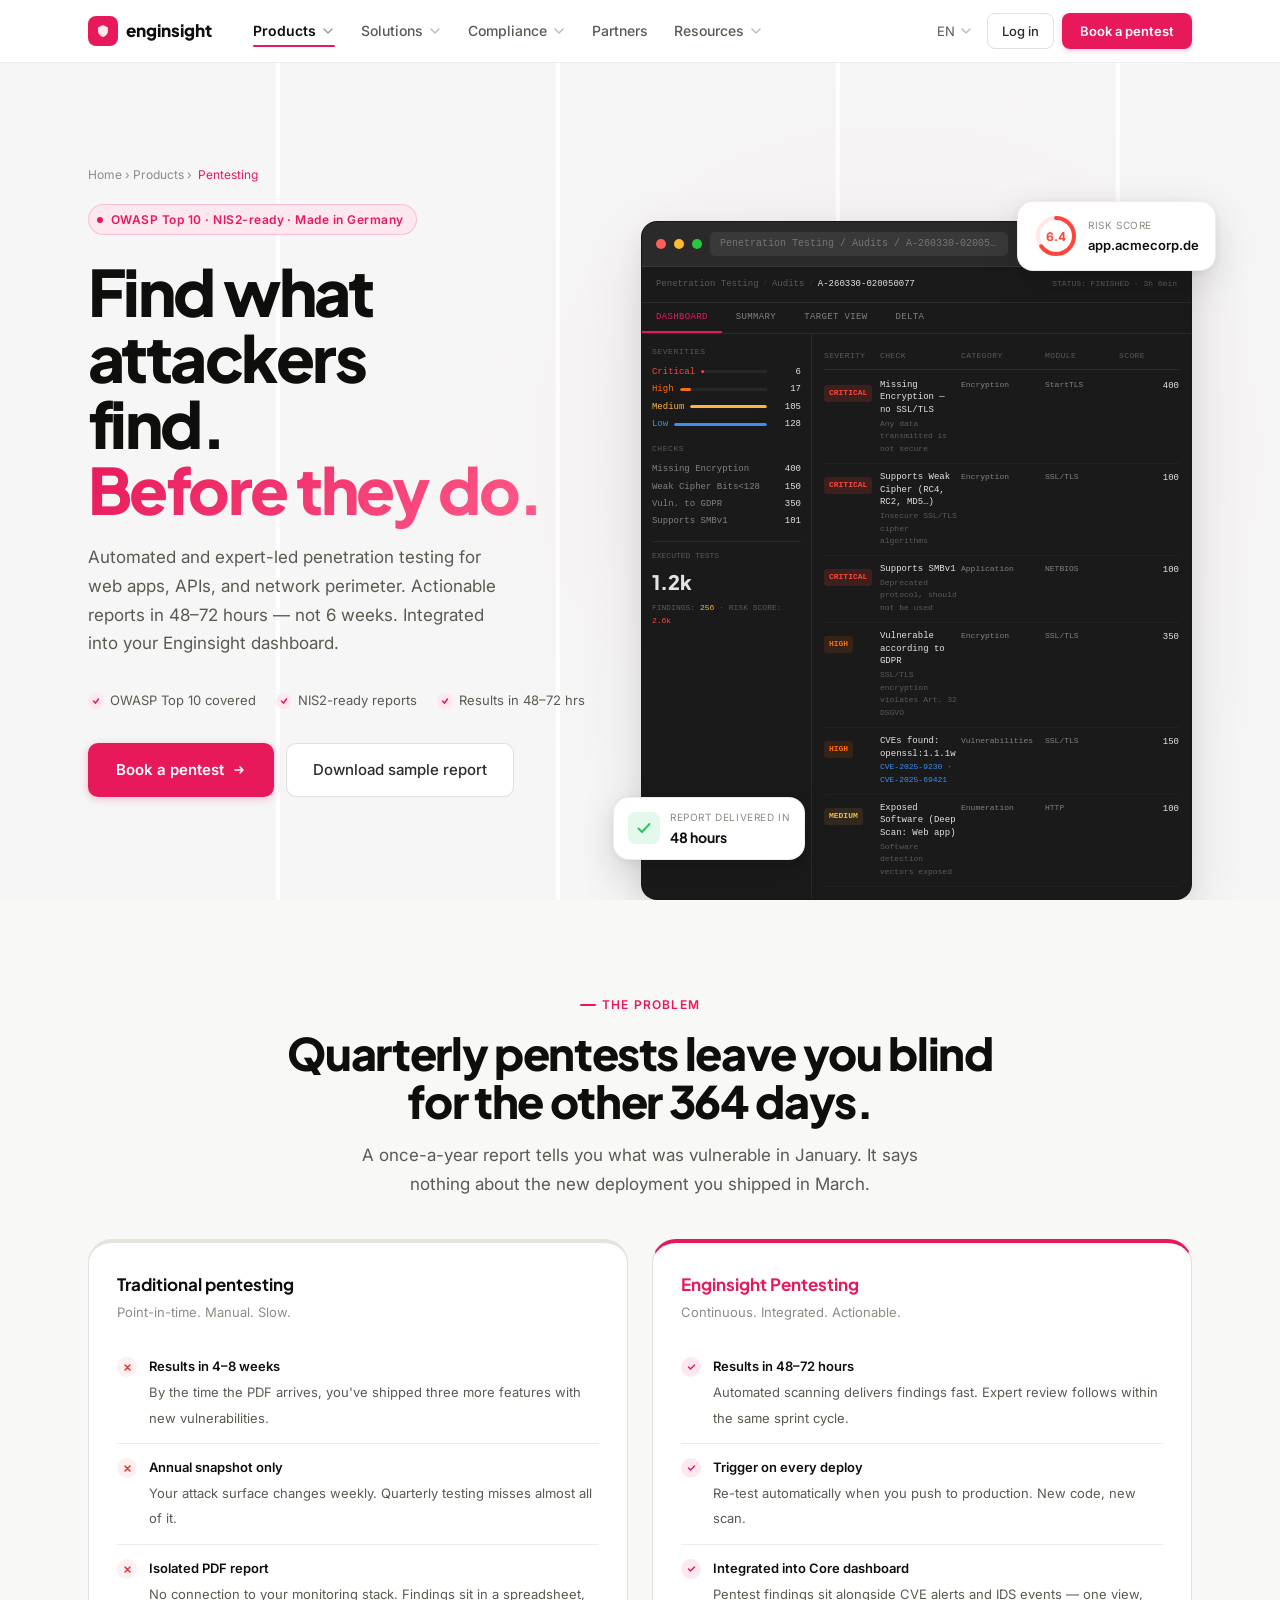
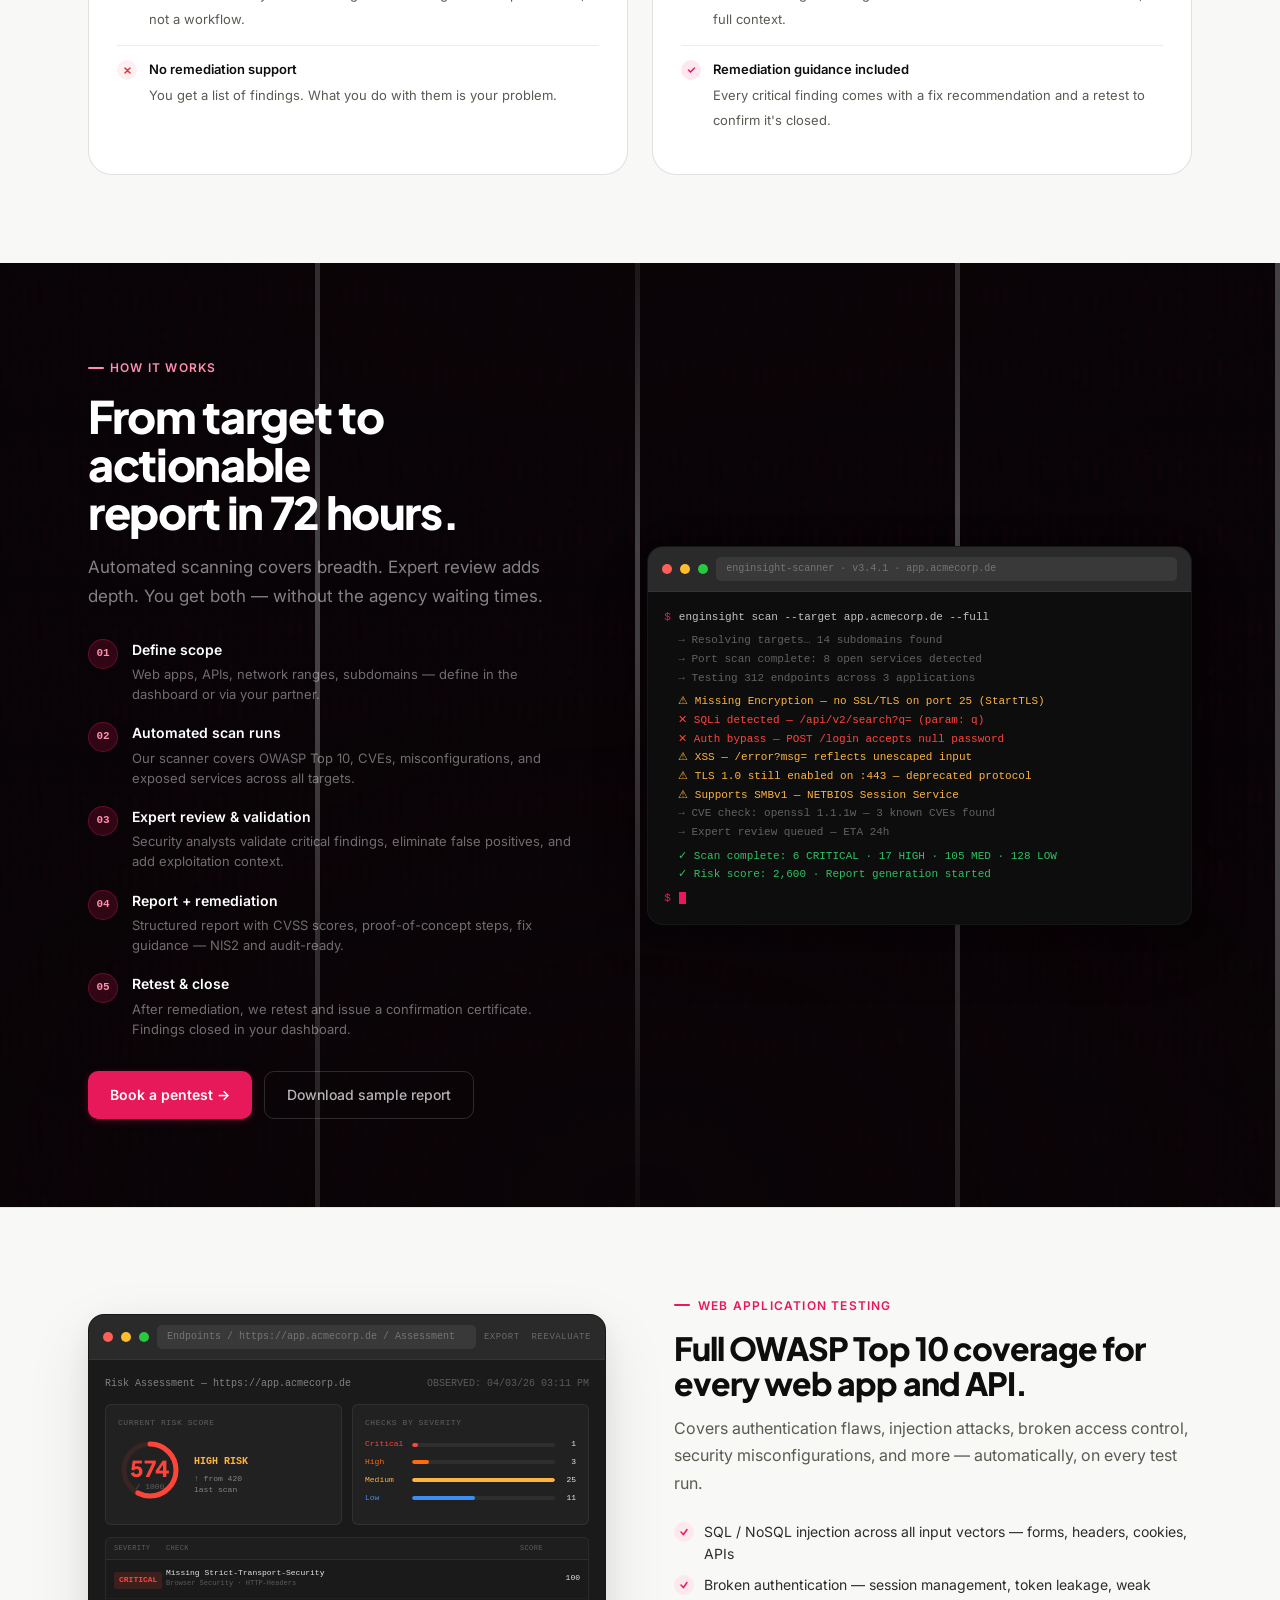
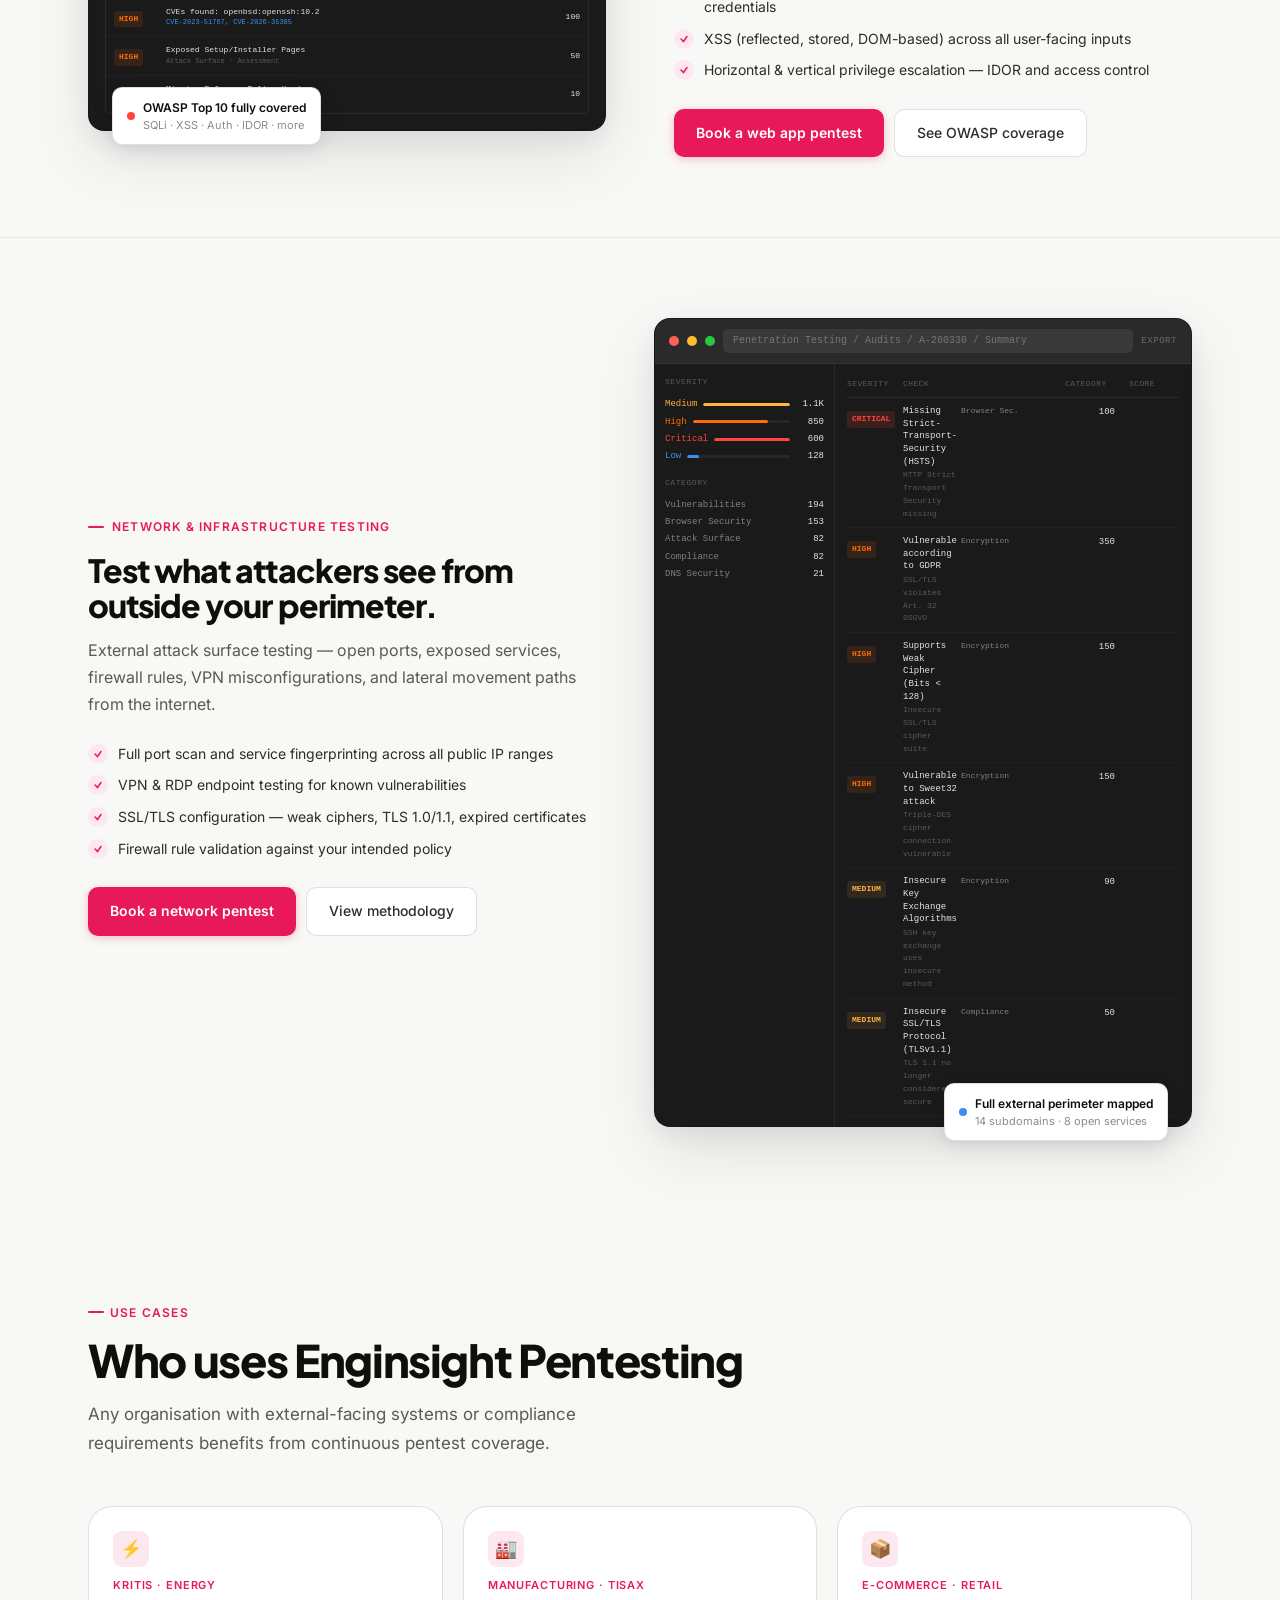
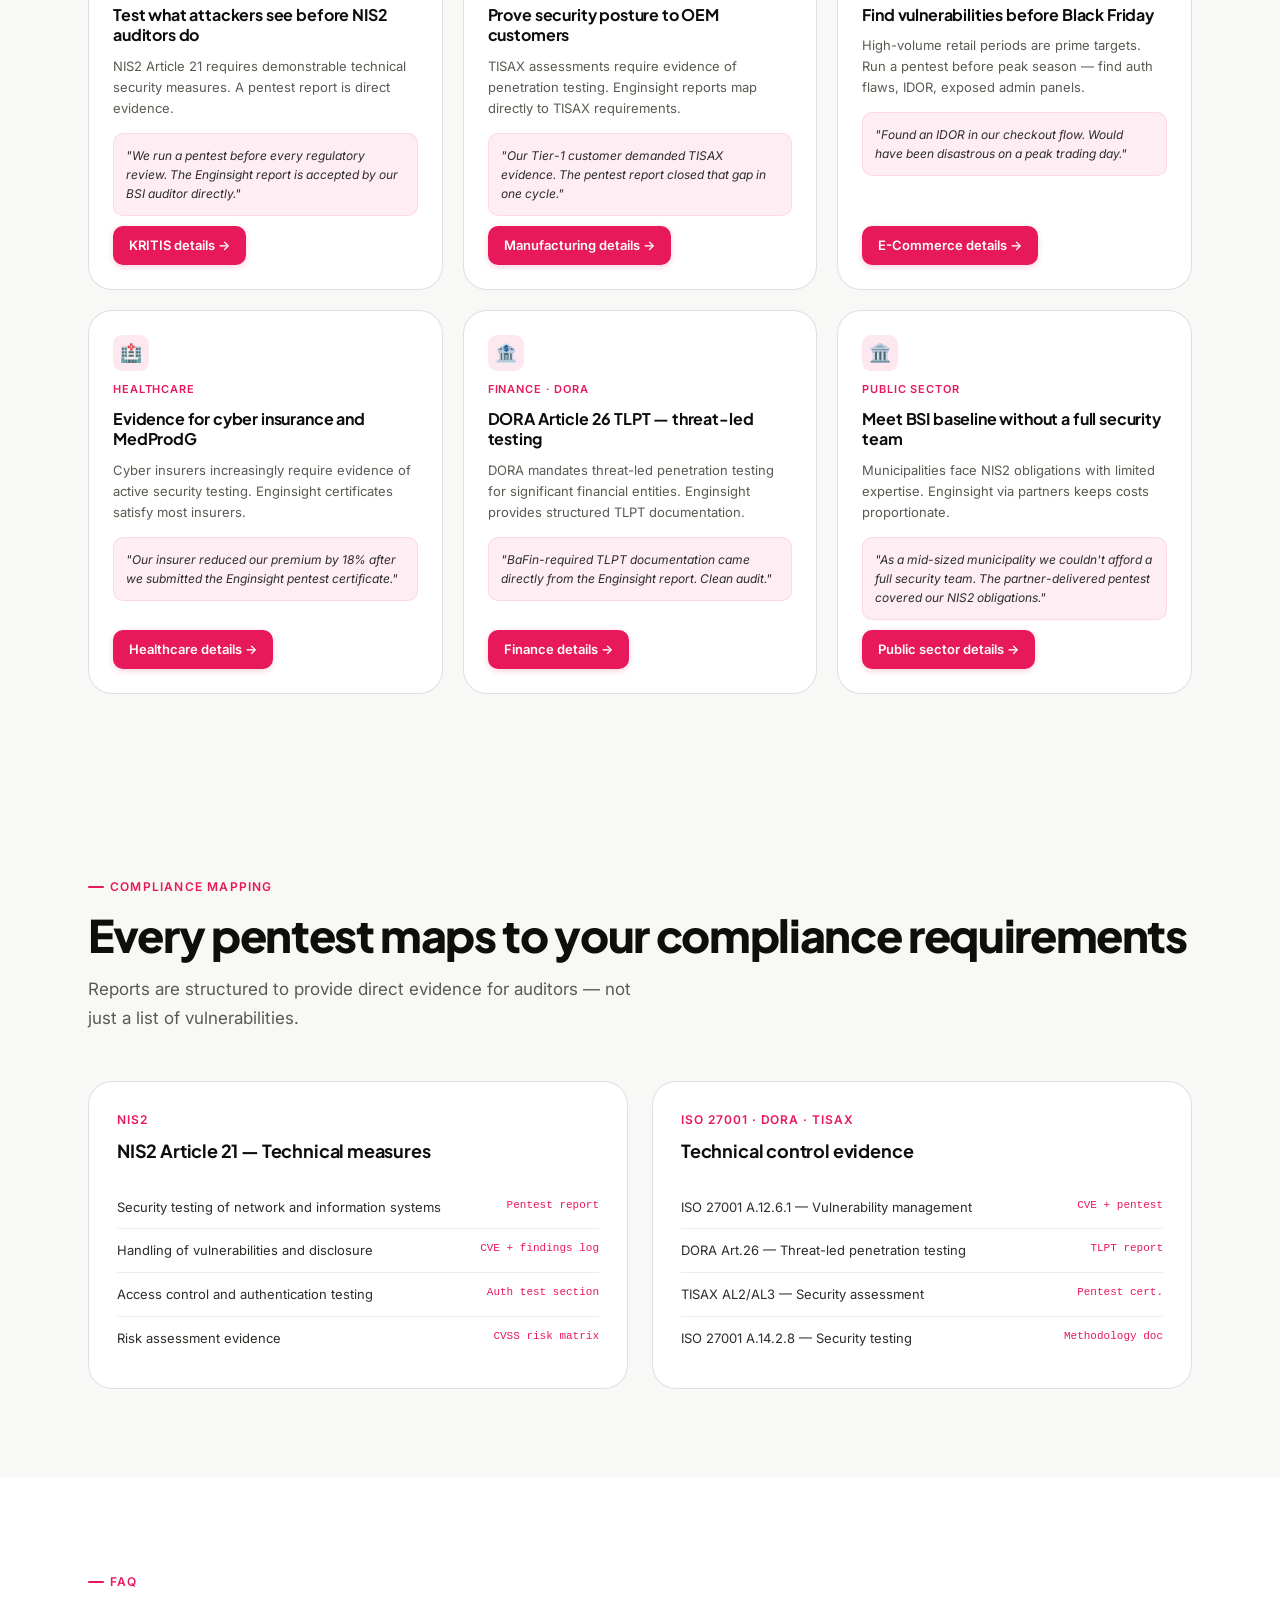
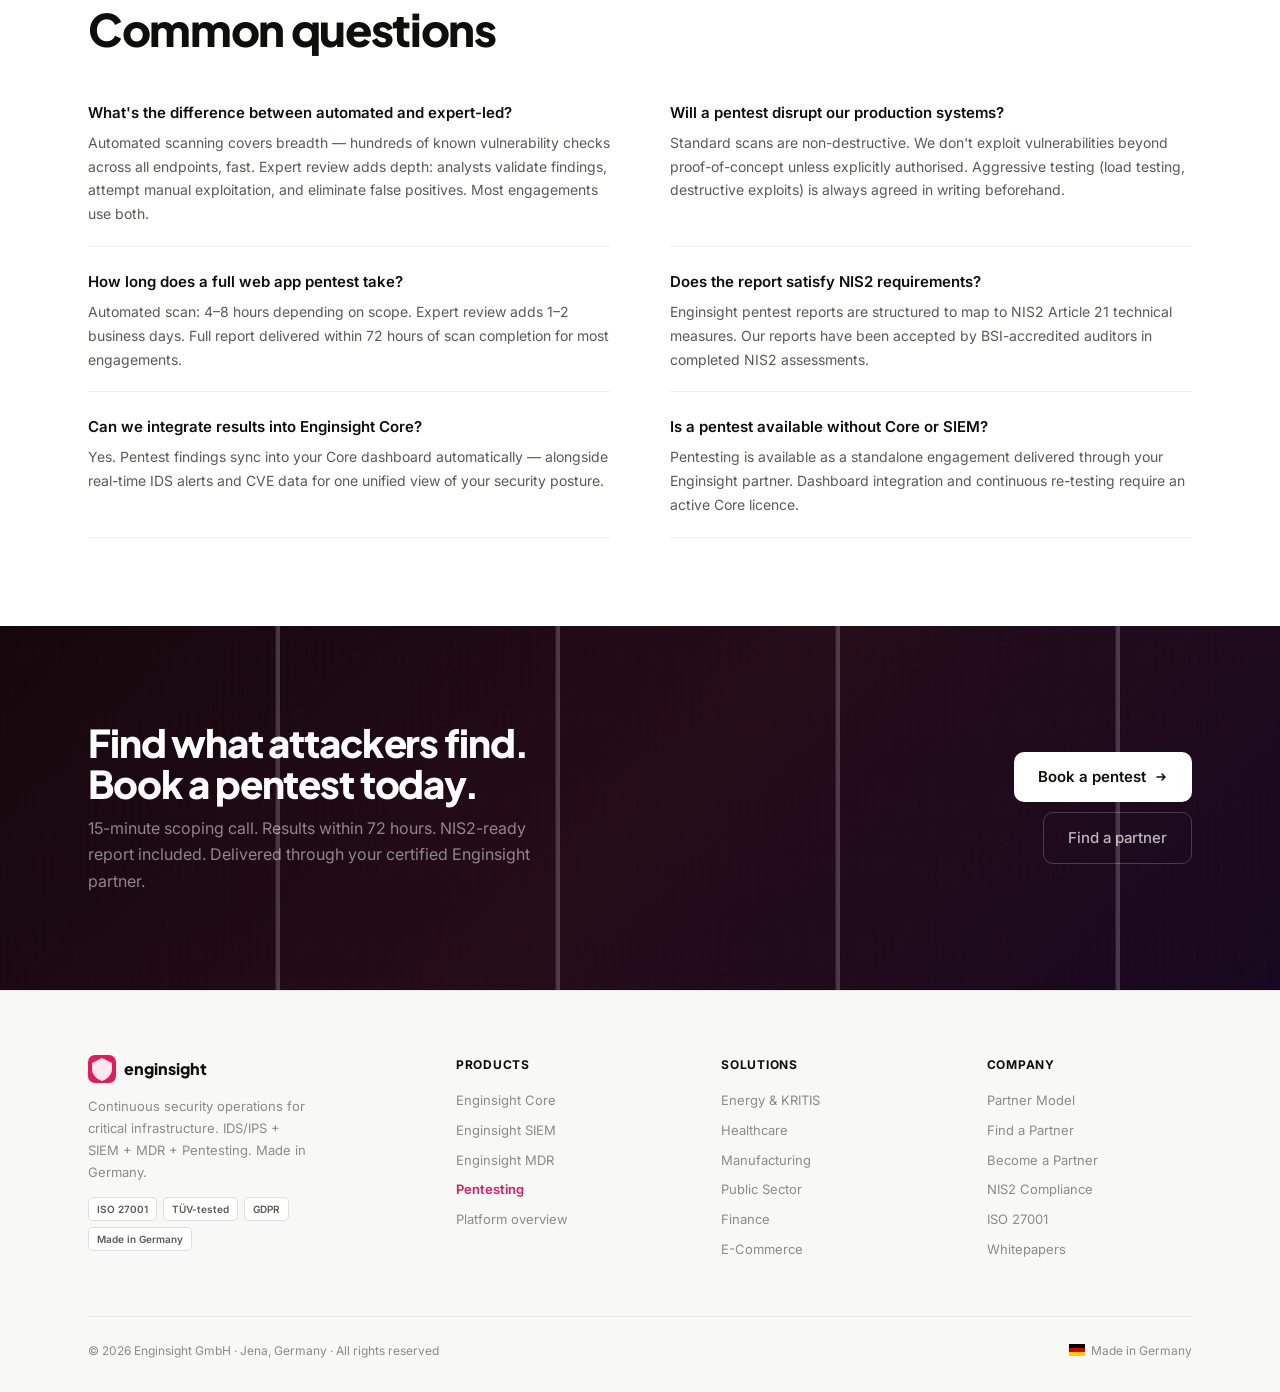
==== pages/pentesting.html @ 2f47f1ef "Initial Enginsight website" ====
<!DOCTYPE html>
<html lang="en">
<head>
<meta charset="UTF-8">
<meta name="viewport" content="width=device-width, initial-scale=1.0">
<title>Enginsight Pentesting – Find what attackers find. Before they do.</title>
<meta name="description" content="Automated and expert-led penetration testing. OWASP Top 10. NIS2-ready reports. Results in 48–72 hours. Made in Germany.">
<link rel="preconnect" href="https://fonts.googleapis.com">
<link rel="preconnect" href="https://fonts.gstatic.com" crossorigin>
<link href="https://fonts.googleapis.com/css2?family=Plus+Jakarta+Sans:wght@400;500;600;700;800&family=Inter:wght@300;400;500;600&display=swap" rel="stylesheet">
<link rel="stylesheet" href="../assets/css/site.css">
<link rel="stylesheet" href="../assets/css/pentesting.css">
</head>
<body>

<!-- ════════════════════════
     NAV — logo always → homepage_v5.html
════════════════════════ -->
<nav class="eng-nav">
  <div class="eng-nav-inner">
    <a class="eng-nav-logo" href="index.html">
      <div class="eng-nav-logo-mark"><svg viewBox="0 0 16 16" fill="none"><path d="M8 2L13 4.5V8C13 11 10.5 13.2 8 14 5.5 13.2 3 11 3 8V4.5L8 2z" fill="white" opacity=".9"/></svg></div>
      enginsight
    </a>
    <div class="eng-nav-links">
      <button class="eng-nav-link active" data-dropdown="dd-products">
        Products <span class="eng-nav-chevron"><svg viewBox="0 0 10 6" fill="none"><path d="M1 1l4 4 4-4" stroke="currentColor" stroke-width="1.5" stroke-linecap="round" stroke-linejoin="round"/></svg></span>
        <div class="eng-dropdown wide" id="dd-products">
          <a class="eng-dd-item" href="index.html"><div class="eng-dd-icon pink"><svg viewBox="0 0 16 16" fill="none" stroke="#E8195A" stroke-width="1.4" stroke-linecap="round"><path d="M8 2L13 4.5V8C13 11.5 10.5 13.5 8 14.5c-2.5-1-5-3-5-6.5V4.5L8 2z"/></svg></div><div class="eng-dd-text"><span class="eng-dd-title">Core</span><span class="eng-dd-sub">Continuous threat detection</span></div></a>
          <a class="eng-dd-item" href="index.html"><div class="eng-dd-icon blue"><svg viewBox="0 0 16 16" fill="none" stroke="#5B4FE8" stroke-width="1.4" stroke-linecap="round"><path d="M2 5h12M2 8h12M2 11h8"/></svg></div><div class="eng-dd-text"><span class="eng-dd-title">SIEM</span><span class="eng-dd-sub">Event correlation & log retention</span></div></a>
          <a class="eng-dd-item" href="index.html"><div class="eng-dd-icon green"><svg viewBox="0 0 16 16" fill="none" stroke="#1E7A3C" stroke-width="1.4" stroke-linecap="round"><circle cx="8" cy="6" r="3"/><path d="M3 14c0-2.8 2.2-5 5-5s5 2.2 5 5"/></svg></div><div class="eng-dd-text"><span class="eng-dd-title">MDR</span><span class="eng-dd-sub">24/7 SOC response</span></div></a>
          <hr class="eng-dd-divider">
          <a class="eng-dd-item" href="#" style="background:var(--gray-1)"><div class="eng-dd-icon amber"><svg viewBox="0 0 16 16" fill="none" stroke="#B25E09" stroke-width="1.4" stroke-linecap="round"><circle cx="6.5" cy="6.5" r="4.5"/><path d="M12 12l3 3"/></svg></div><div class="eng-dd-text"><span class="eng-dd-title" style="color:var(--pink)">Pentesting</span><span class="eng-dd-sub">Current page</span></div></a>
          <a class="eng-dd-item" href="index.html"><div class="eng-dd-icon gray"><svg viewBox="0 0 16 16" fill="none" stroke="#5C5C54" stroke-width="1.4" stroke-linecap="round"><rect x="2" y="2" width="12" height="12" rx="2"/><path d="M6 8h4M8 6v4"/></svg></div><div class="eng-dd-text"><span class="eng-dd-title">Platform overview</span><span class="eng-dd-sub">How it all fits together</span></div></a>
        </div>
      </button>
      <button class="eng-nav-link" data-dropdown="dd-solutions">
        Solutions <span class="eng-nav-chevron"><svg viewBox="0 0 10 6" fill="none"><path d="M1 1l4 4 4-4" stroke="currentColor" stroke-width="1.5" stroke-linecap="round" stroke-linejoin="round"/></svg></span>
        <div class="eng-dropdown" id="dd-solutions">
          <a class="eng-dd-item" href="#"><div class="eng-dd-icon amber" style="font-size:16px">⚡</div><div class="eng-dd-text"><span class="eng-dd-title">Energy & KRITIS</span><span class="eng-dd-sub">SCADA & NIS2 compliance</span></div></a>
          <a class="eng-dd-item" href="#"><div class="eng-dd-icon pink" style="font-size:16px">🏥</div><div class="eng-dd-text"><span class="eng-dd-title">Healthcare</span><span class="eng-dd-sub">Medical devices & DSGVO</span></div></a>
          <a class="eng-dd-item" href="#"><div class="eng-dd-icon blue" style="font-size:16px">🏭</div><div class="eng-dd-text"><span class="eng-dd-title">Manufacturing</span><span class="eng-dd-sub">OT/IT & TISAX</span></div></a>
          <a class="eng-dd-item" href="#"><div class="eng-dd-icon teal" style="font-size:16px">🏛️</div><div class="eng-dd-text"><span class="eng-dd-title">Public Sector</span><span class="eng-dd-sub">BSI & NIS2 ready</span></div></a>
          <a class="eng-dd-item" href="#"><div class="eng-dd-icon green" style="font-size:16px">🏦</div><div class="eng-dd-text"><span class="eng-dd-title">Finance</span><span class="eng-dd-sub">DORA & BaFin</span></div></a>
          <a class="eng-dd-item" href="#"><div class="eng-dd-icon gray" style="font-size:16px">📦</div><div class="eng-dd-text"><span class="eng-dd-title">E-Commerce & Logistics</span><span class="eng-dd-sub">PCI-DSS & DDoS</span></div></a>
        </div>
      </button>
      <button class="eng-nav-link" data-dropdown="dd-compliance">
        Compliance <span class="eng-nav-chevron"><svg viewBox="0 0 10 6" fill="none"><path d="M1 1l4 4 4-4" stroke="currentColor" stroke-width="1.5" stroke-linecap="round" stroke-linejoin="round"/></svg></span>
        <div class="eng-dropdown" id="dd-compliance">
          <a class="eng-dd-item" href="#"><div class="eng-dd-icon pink"><svg viewBox="0 0 16 16" fill="none" stroke="#E8195A" stroke-width="1.4" stroke-linecap="round"><path d="M8 2L13 4.5V8C13 11.5 10.5 13.5 8 14.5c-2.5-1-5-3-5-6.5V4.5L8 2z"/><path d="M5.5 8l2 2 3.5-3.5"/></svg></div><div class="eng-dd-text"><span class="eng-dd-title">NIS2</span><span class="eng-dd-sub">Technical measures mapping</span></div></a>
          <a class="eng-dd-item" href="#"><div class="eng-dd-icon blue"><svg viewBox="0 0 16 16" fill="none" stroke="#5B4FE8" stroke-width="1.4" stroke-linecap="round"><rect x="2" y="2" width="12" height="12" rx="2"/><path d="M5.5 8l2 2 3.5-3.5"/></svg></div><div class="eng-dd-text"><span class="eng-dd-title">ISO 27001</span><span class="eng-dd-sub">Annex A control evidence</span></div></a>
          <a class="eng-dd-item" href="#"><div class="eng-dd-icon amber"><svg viewBox="0 0 16 16" fill="none" stroke="#B25E09" stroke-width="1.4" stroke-linecap="round"><circle cx="8" cy="8" r="6"/><path d="M8 5v3l2 2"/></svg></div><div class="eng-dd-text"><span class="eng-dd-title">DORA</span><span class="eng-dd-sub">Financial sector resilience</span></div></a>
          <a class="eng-dd-item" href="#"><div class="eng-dd-icon teal"><svg viewBox="0 0 16 16" fill="none" stroke="#0F6E56" stroke-width="1.4" stroke-linecap="round"><path d="M2 12l3.5-3.5 3 2.5L11 8l4-5"/></svg></div><div class="eng-dd-text"><span class="eng-dd-title">TISAX</span><span class="eng-dd-sub">Automotive supply chain</span></div></a>
        </div>
      </button>
      <a class="eng-nav-link" href="#">Partners</a>
      <button class="eng-nav-link" data-dropdown="dd-resources">
        Resources <span class="eng-nav-chevron"><svg viewBox="0 0 10 6" fill="none"><path d="M1 1l4 4 4-4" stroke="currentColor" stroke-width="1.5" stroke-linecap="round" stroke-linejoin="round"/></svg></span>
        <div class="eng-dropdown" id="dd-resources">
          <a class="eng-dd-item" href="#"><div class="eng-dd-icon pink"><svg viewBox="0 0 16 16" fill="none" stroke="#E8195A" stroke-width="1.4" stroke-linecap="round"><rect x="3" y="2" width="10" height="13" rx="1.5"/><path d="M6 6h4M6 9h4M6 12h2.5"/></svg></div><div class="eng-dd-text"><span class="eng-dd-title">Whitepapers</span><span class="eng-dd-sub">Technical guides & reports</span></div></a>
          <a class="eng-dd-item" href="#"><div class="eng-dd-icon green"><svg viewBox="0 0 16 16" fill="none" stroke="#1E7A3C" stroke-width="1.4" stroke-linecap="round"><path d="M2 12l3.5-3.5 3 2.5L11 8l4-5"/></svg></div><div class="eng-dd-text"><span class="eng-dd-title">Case Studies</span><span class="eng-dd-sub">Real customer results</span></div></a>
          <a class="eng-dd-item" href="#"><div class="eng-dd-icon blue"><svg viewBox="0 0 16 16" fill="none" stroke="#5B4FE8" stroke-width="1.4" stroke-linecap="round"><circle cx="8" cy="8" r="6"/><path d="M6 8h4M9 6l2 2-2 2"/></svg></div><div class="eng-dd-text"><span class="eng-dd-title">Partner Webinars</span><span class="eng-dd-sub">Live & on-demand</span></div></a>
          <hr class="eng-dd-divider">
          <a class="eng-dd-item" href="#"><div class="eng-dd-icon gray"><svg viewBox="0 0 16 16" fill="none" stroke="#5C5C54" stroke-width="1.4" stroke-linecap="round"><path d="M2 5h12M2 8h12M2 11h8"/></svg></div><div class="eng-dd-text"><span class="eng-dd-title">Docs</span><span class="eng-dd-sub">API & integration reference</span></div></a>
        </div>
      </button>
    </div>
    <div class="eng-nav-actions">
      <div class="eng-nav-lang">EN <svg width="10" height="6" viewBox="0 0 10 6" fill="none" style="opacity:.4;margin-left:2px"><path d="M1 1l4 4 4-4" stroke="currentColor" stroke-width="1.5" stroke-linecap="round" stroke-linejoin="round"/></svg></div>
      <a class="eng-btn-ghost" href="#">Log in</a>
      <a class="eng-btn-cta" href="#">Book a pentest</a>
    </div>
  </div>
</nav>

<main>

<!-- ════════════════════════
     HERO
════════════════════════ -->
<div class="hero">
  <div class="hero-pattern"></div>
  <div class="hero-grad"></div>
  <div class="hero-inner">

    <!-- LEFT copy -->
    <div class="hero-left reveal">
      <div class="hero-breadcrumb">Home › Products › <span class="crumb-active">Pentesting</span></div>
      <div class="hero-badge"><div class="hero-badge-dot"></div><span class="hero-badge-text">OWASP Top 10 · NIS2-ready · Made in Germany</span></div>
      <h1 class="hero-h1">Find what attackers<br>find.<br><span class="pink">Before they do.</span></h1>
      <p class="hero-sub">Automated and expert-led penetration testing for web apps, APIs, and network perimeter. Actionable reports in 48–72 hours — not 6 weeks. Integrated into your Enginsight dashboard.</p>
      <div class="hero-trust">
        <div class="trust-item"><div class="trust-check"><svg viewBox="0 0 8 8" fill="none"><path d="M1.5 4l2 2L6.5 2" stroke="#E8195A" stroke-width="1.5" stroke-linecap="round"/></svg></div>OWASP Top 10 covered</div>
        <div class="trust-item"><div class="trust-check"><svg viewBox="0 0 8 8" fill="none"><path d="M1.5 4l2 2L6.5 2" stroke="#E8195A" stroke-width="1.5" stroke-linecap="round"/></svg></div>NIS2-ready reports</div>
        <div class="trust-item"><div class="trust-check"><svg viewBox="0 0 8 8" fill="none"><path d="M1.5 4l2 2L6.5 2" stroke="#E8195A" stroke-width="1.5" stroke-linecap="round"/></svg></div>Results in 48–72 hrs</div>
      </div>
      <div class="hero-ctas">
        <a class="btn-pink lg" href="#">Book a pentest <svg width="14" height="14" viewBox="0 0 14 14" fill="none"><path d="M3 7h8M8 4l3 3-3 3" stroke="currentColor" stroke-width="1.5" stroke-linecap="round" stroke-linejoin="round"/></svg></a>
        <a class="btn-outline lg" href="#">Download sample report</a>
      </div>
    </div>

    <!-- RIGHT — coded visual -->
    <div class="hero-right reveal reveal-delay-2">
      <!-- Floating score card -->
      <div class="float-card fc-score">
        <div class="fc-score-ring">
          <svg viewBox="0 0 44 44">
            <circle cx="22" cy="22" r="18" stroke="rgba(255,69,58,0.12)" stroke-width="4" fill="none"/>
            <circle id="hero-ring" cx="22" cy="22" r="18" stroke="#FF453A" stroke-width="4" fill="none" stroke-dasharray="0 113.1" stroke-linecap="round" style="transition:stroke-dasharray 1.2s ease"/>
          </svg>
          <div class="fc-score-val">6.4</div>
        </div>
        <div>
          <div class="fc-score-label">Risk score</div>
          <div class="fc-score-text">app.acmecorp.de</div>
        </div>
      </div>

      <!-- Audit dashboard -->
      <div class="browser-wrap">
        <div class="browser-bar">
          <div class="b-dot b-dot-r"></div><div class="b-dot b-dot-y"></div><div class="b-dot b-dot-g"></div>
          <div class="b-url">Penetration Testing / Audits / A-260330-020050077</div>
          <div class="b-actions"><span class="b-action">Create Export</span><span class="b-action">Repeat Audit</span></div>
        </div>
        <!-- ██ PENTEST AUDIT DASHBOARD ██ -->
        <div class="audit" id="vis-audit">
          <div class="audit-head">
            <div class="audit-breadcrumb">
              <span>Penetration Testing</span><span style="opacity:.3">/</span>
              <span>Audits</span><span style="opacity:.3">/</span>
              <span style="color:var(--app-text)">A-260330-020050077</span>
            </div>
            <div style="font-size:8px;color:var(--app-dim);font-family:var(--font-mono)">STATUS: FINISHED · 3h 6min</div>
          </div>
          <div class="audit-tabs">
            <div class="audit-tab active">Dashboard</div>
            <div class="audit-tab">Summary</div>
            <div class="audit-tab">Target view</div>
            <div class="audit-tab">Delta</div>
          </div>
          <div class="audit-body">
            <!-- Sidebar -->
            <div class="audit-sidebar">
              <div class="audit-sidebar-section">
                <div class="audit-sidebar-title">Severities</div>
                <div class="audit-stat-item">
                  <span class="audit-stat-name" style="color:#FF453A">Critical</span>
                  <div class="audit-stat-bar"><div class="audit-stat-fill" id="sb-crit" style="width:0%;background:#FF453A"></div></div>
                  <span class="audit-stat-val">6</span>
                </div>
                <div class="audit-stat-item">
                  <span class="audit-stat-name" style="color:#FF6B0A">High</span>
                  <div class="audit-stat-bar"><div class="audit-stat-fill" id="sb-high" style="width:0%;background:#FF6B0A"></div></div>
                  <span class="audit-stat-val">17</span>
                </div>
                <div class="audit-stat-item">
                  <span class="audit-stat-name" style="color:#FFB340">Medium</span>
                  <div class="audit-stat-bar"><div class="audit-stat-fill" id="sb-med" style="width:0%;background:#FFB340"></div></div>
                  <span class="audit-stat-val">105</span>
                </div>
                <div class="audit-stat-item">
                  <span class="audit-stat-name" style="color:#3D8EF0">Low</span>
                  <div class="audit-stat-bar"><div class="audit-stat-fill" id="sb-low" style="width:0%;background:#3D8EF0"></div></div>
                  <span class="audit-stat-val">128</span>
                </div>
              </div>
              <div class="audit-sidebar-section">
                <div class="audit-sidebar-title">Checks</div>
                <div class="audit-stat-item"><span class="audit-stat-name">Missing Encryption</span><span class="audit-stat-val">400</span></div>
                <div class="audit-stat-item"><span class="audit-stat-name">Weak Cipher Bits&lt;128</span><span class="audit-stat-val">150</span></div>
                <div class="audit-stat-item"><span class="audit-stat-name">Vuln. to GDPR</span><span class="audit-stat-val">350</span></div>
                <div class="audit-stat-item"><span class="audit-stat-name">Supports SMBv1</span><span class="audit-stat-val">101</span></div>
              </div>
              <div style="margin-top:8px;padding-top:8px;border-top:1px solid var(--app-border)">
                <div style="font-size:8px;color:var(--app-dim);margin-bottom:4px">EXECUTED TESTS</div>
                <div style="font-family:var(--font-display);font-size:20px;font-weight:800;color:var(--app-text)" id="exec-count">0</div>
                <div style="font-size:8px;color:var(--app-dim);margin-top:4px">FINDINGS: <span style="color:var(--app-amber)">256</span> · RISK SCORE: <span style="color:var(--app-red)">2.6k</span></div>
              </div>
            </div>
            <!-- Main findings -->
            <div class="audit-main">
              <div class="audit-main-head">
                <div class="audit-th">Severity</div>
                <div class="audit-th">Check</div>
                <div class="audit-th">Category</div>
                <div class="audit-th">Module</div>
                <div class="audit-th">Score</div>
              </div>
              <div class="audit-row"><div><span class="audit-sev sev-crit">CRITICAL</span></div><div><div class="audit-check-name">Missing Encryption — no SSL/TLS</div><div class="audit-check-sub">Any data transmitted is not secure</div></div><div class="audit-cat">Encryption</div><div class="audit-module">StartTLS</div><div class="audit-score">400</div></div>
              <div class="audit-row"><div><span class="audit-sev sev-crit">CRITICAL</span></div><div><div class="audit-check-name">Supports Weak Cipher (RC4, RC2, MD5…)</div><div class="audit-check-sub">Insecure SSL/TLS cipher algorithms</div></div><div class="audit-cat">Encryption</div><div class="audit-module">SSL/TLS</div><div class="audit-score">100</div></div>
              <div class="audit-row"><div><span class="audit-sev sev-crit">CRITICAL</span></div><div><div class="audit-check-name">Supports SMBv1</div><div class="audit-check-sub">Deprecated protocol, should not be used</div></div><div class="audit-cat">Application</div><div class="audit-module">NETBIOS</div><div class="audit-score">100</div></div>
              <div class="audit-row"><div><span class="audit-sev sev-high">HIGH</span></div><div><div class="audit-check-name">Vulnerable according to GDPR</div><div class="audit-check-sub">SSL/TLS encryption violates Art. 32 DSGVO</div></div><div class="audit-cat">Encryption</div><div class="audit-module">SSL/TLS</div><div class="audit-score">350</div></div>
              <div class="audit-row"><div><span class="audit-sev sev-high">HIGH</span></div><div><div class="audit-check-name">CVEs found: openssl:1.1.1w</div><div class="audit-check-sub audit-check-sub cve">CVE-2025-9230 · CVE-2025-69421</div></div><div class="audit-cat">Vulnerabilities</div><div class="audit-module">SSL/TLS</div><div class="audit-score">150</div></div>
              <div class="audit-row"><div><span class="audit-sev sev-med">MEDIUM</span></div><div><div class="audit-check-name">Exposed Software (Deep Scan: Web app)</div><div class="audit-check-sub">Software detection vectors exposed</div></div><div class="audit-cat">Enumeration</div><div class="audit-module">HTTP</div><div class="audit-score">100</div></div>
            </div>
          </div>
        </div>
      </div>

      <!-- Floating speed badge -->
      <div class="float-card fc-speed">
        <div class="fc-speed-icon"><svg width="16" height="16" viewBox="0 0 16 16" fill="none"><path d="M2.5 8.5L6 12l7.5-8" stroke="#2DC262" stroke-width="2" stroke-linecap="round" stroke-linejoin="round"/></svg></div>
        <div><div class="fc-speed-label">Report delivered in</div><div class="fc-speed-val">48 hours</div></div>
      </div>
    </div>
  </div>
</div>

<!-- ════════════════════════
     PROBLEM COMPARISON
════════════════════════ -->
<section class="problem-section">
  <div class="container">
    <div class="text-center reveal">
      <div class="section-label" style="justify-content:center">The problem</div>
      <h2 class="section-h2">Quarterly pentests leave you blind<br>for the other 364 days.</h2>
      <p class="section-sub center" style="margin-top:12px">A once-a-year report tells you what was vulnerable in January. It says nothing about the new deployment you shipped in March.</p>
    </div>
    <div class="compare-grid reveal" style="margin-top:40px">
      <div class="compare-col col-bad">
        <div class="compare-col-title">Traditional pentesting</div>
        <div class="compare-col-sub">Point-in-time. Manual. Slow.</div>
        <div class="compare-items">
          <div class="compare-item"><div class="ci-icon bad"><svg viewBox="0 0 9 9" fill="none"><path d="M2 2l5 5M7 2L2 7" stroke="#E03535" stroke-width="1.5" stroke-linecap="round"/></svg></div><div><span class="ci-strong">Results in 4–8 weeks</span><span class="ci-text">By the time the PDF arrives, you've shipped three more features with new vulnerabilities.</span></div></div>
          <div class="compare-item"><div class="ci-icon bad"><svg viewBox="0 0 9 9" fill="none"><path d="M2 2l5 5M7 2L2 7" stroke="#E03535" stroke-width="1.5" stroke-linecap="round"/></svg></div><div><span class="ci-strong">Annual snapshot only</span><span class="ci-text">Your attack surface changes weekly. Quarterly testing misses almost all of it.</span></div></div>
          <div class="compare-item"><div class="ci-icon bad"><svg viewBox="0 0 9 9" fill="none"><path d="M2 2l5 5M7 2L2 7" stroke="#E03535" stroke-width="1.5" stroke-linecap="round"/></svg></div><div><span class="ci-strong">Isolated PDF report</span><span class="ci-text">No connection to your monitoring stack. Findings sit in a spreadsheet, not a workflow.</span></div></div>
          <div class="compare-item"><div class="ci-icon bad"><svg viewBox="0 0 9 9" fill="none"><path d="M2 2l5 5M7 2L2 7" stroke="#E03535" stroke-width="1.5" stroke-linecap="round"/></svg></div><div><span class="ci-strong">No remediation support</span><span class="ci-text">You get a list of findings. What you do with them is your problem.</span></div></div>
        </div>
      </div>
      <div class="compare-col col-good">
        <div class="compare-col-title">Enginsight Pentesting</div>
        <div class="compare-col-sub">Continuous. Integrated. Actionable.</div>
        <div class="compare-items">
          <div class="compare-item"><div class="ci-icon good"><svg viewBox="0 0 9 9" fill="none"><path d="M1.5 4l2 2L7.5 2" stroke="#E8195A" stroke-width="1.5" stroke-linecap="round"/></svg></div><div><span class="ci-strong">Results in 48–72 hours</span><span class="ci-text">Automated scanning delivers findings fast. Expert review follows within the same sprint cycle.</span></div></div>
          <div class="compare-item"><div class="ci-icon good"><svg viewBox="0 0 9 9" fill="none"><path d="M1.5 4l2 2L7.5 2" stroke="#E8195A" stroke-width="1.5" stroke-linecap="round"/></svg></div><div><span class="ci-strong">Trigger on every deploy</span><span class="ci-text">Re-test automatically when you push to production. New code, new scan.</span></div></div>
          <div class="compare-item"><div class="ci-icon good"><svg viewBox="0 0 9 9" fill="none"><path d="M1.5 4l2 2L7.5 2" stroke="#E8195A" stroke-width="1.5" stroke-linecap="round"/></svg></div><div><span class="ci-strong">Integrated into Core dashboard</span><span class="ci-text">Pentest findings sit alongside CVE alerts and IDS events — one view, full context.</span></div></div>
          <div class="compare-item"><div class="ci-icon good"><svg viewBox="0 0 9 9" fill="none"><path d="M1.5 4l2 2L7.5 2" stroke="#E8195A" stroke-width="1.5" stroke-linecap="round"/></svg></div><div><span class="ci-strong">Remediation guidance included</span><span class="ci-text">Every critical finding comes with a fix recommendation and a retest to confirm it's closed.</span></div></div>
        </div>
      </div>
    </div>
  </div>
</section>

<!-- ════════════════════════
     DARK SECTION — how it works
════════════════════════ -->
<div class="dark-section">
  <div class="dark-pattern-bg"></div>
  <div class="dark-vignette"></div>
  <div class="dark-inner">
    <div class="reveal">
      <div class="section-label">How it works</div>
      <h2 class="section-h2">From target to actionable<br>report in 72 hours.</h2>
      <p class="section-sub" style="margin-top:12px">Automated scanning covers breadth. Expert review adds depth. You get both — without the agency waiting times.</p>
      <div class="dark-steps">
        <div class="dark-step"><div class="dark-step-num">01</div><div><div class="dark-step-title">Define scope</div><div class="dark-step-desc">Web apps, APIs, network ranges, subdomains — define in the dashboard or via your partner.</div></div></div>
        <div class="dark-step"><div class="dark-step-num">02</div><div><div class="dark-step-title">Automated scan runs</div><div class="dark-step-desc">Our scanner covers OWASP Top 10, CVEs, misconfigurations, and exposed services across all targets.</div></div></div>
        <div class="dark-step"><div class="dark-step-num">03</div><div><div class="dark-step-title">Expert review & validation</div><div class="dark-step-desc">Security analysts validate critical findings, eliminate false positives, and add exploitation context.</div></div></div>
        <div class="dark-step"><div class="dark-step-num">04</div><div><div class="dark-step-title">Report + remediation</div><div class="dark-step-desc">Structured report with CVSS scores, proof-of-concept steps, fix guidance — NIS2 and audit-ready.</div></div></div>
        <div class="dark-step"><div class="dark-step-num">05</div><div><div class="dark-step-title">Retest & close</div><div class="dark-step-desc">After remediation, we retest and issue a confirmation certificate. Findings closed in your dashboard.</div></div></div>
      </div>
      <div class="dark-ctas">
        <a class="btn-dark-pink" href="#">Book a pentest →</a>
        <a class="btn-dark-ghost" href="#">Download sample report</a>
      </div>
    </div>

    <!-- ██ TERMINAL VISUAL ██ -->
    <div class="reveal reveal-delay-2">
      <div class="browser-wrap">
        <div class="browser-bar">
          <div class="b-dot b-dot-r"></div><div class="b-dot b-dot-y"></div><div class="b-dot b-dot-g"></div>
          <div class="b-url">enginsight-scanner · v3.4.1 · app.acmecorp.de</div>
        </div>
        <div class="terminal" id="vis-terminal">
          <div class="t-line"><span class="t-prompt">$</span><span class="t-cmd"> enginsight scan --target app.acmecorp.de --full</span></div>
          <div class="t-blank"></div>
          <div class="t-line"><span class="t-out">→ Resolving targets… 14 subdomains found</span></div>
          <div class="t-line"><span class="t-out">→ Port scan complete: 8 open services detected</span></div>
          <div class="t-line"><span class="t-out">→ Testing 312 endpoints across 3 applications</span></div>
          <div class="t-blank"></div>
          <div class="t-line"><span class="t-warn">⚠  Missing Encryption — no SSL/TLS on port 25 (StartTLS)</span></div>
          <div class="t-line"><span class="t-crit">✕  SQLi detected — /api/v2/search?q= (param: q)</span></div>
          <div class="t-line"><span class="t-crit">✕  Auth bypass — POST /login accepts null password</span></div>
          <div class="t-line"><span class="t-warn">⚠  XSS — /error?msg= reflects unescaped input</span></div>
          <div class="t-line"><span class="t-warn">⚠  TLS 1.0 still enabled on :443 — deprecated protocol</span></div>
          <div class="t-line"><span class="t-warn">⚠  Supports SMBv1 — NETBIOS Session Service</span></div>
          <div class="t-line"><span class="t-out">→ CVE check: openssl 1.1.1w — 3 known CVEs found</span></div>
          <div class="t-line"><span class="t-out">→ Expert review queued — ETA 24h</span></div>
          <div class="t-blank"></div>
          <div class="t-line"><span class="t-good">✓  Scan complete: 6 CRITICAL · 17 HIGH · 105 MED · 128 LOW</span></div>
          <div class="t-line"><span class="t-good">✓  Risk score: 2,600 · Report generation started</span></div>
          <div class="t-blank"></div>
          <div class="t-line"><span class="t-prompt">$</span><span class="t-cmd"> <span class="t-cursor"></span></span></div>
        </div>
      </div>
    </div>
  </div>
</div>

<!-- ════════════════════════
     FEATURE: WEB APP TESTING
════════════════════════ -->
<div class="feat-section">
  <div class="feat-inner">
    <!-- ██ SCORE PANEL VISUAL ██ -->
    <div class="feat-visual reveal">
      <div class="browser-wrap">
        <div class="browser-bar">
          <div class="b-dot b-dot-r"></div><div class="b-dot b-dot-y"></div><div class="b-dot b-dot-g"></div>
          <div class="b-url">Endpoints / https://app.acmecorp.de / Assessment</div>
          <div class="b-actions"><span class="b-action">Export</span><span class="b-action">Reevaluate</span></div>
        </div>
        <div class="score-panel" id="vis-score">
          <div class="score-panel-head">
            <span>Risk Assessment — https://app.acmecorp.de</span>
            <span style="color:var(--app-dim)">OBSERVED: 04/03/26 03:11 PM</span>
          </div>
          <div class="score-grid">
            <div class="score-card">
              <div class="score-card-label">Current Risk Score</div>
              <div class="score-ring-wrap">
                <div class="score-ring-outer">
                  <svg width="64" height="64" viewBox="0 0 64 64">
                    <circle cx="32" cy="32" r="26" stroke="rgba(255,69,58,.1)" stroke-width="5" fill="none"/>
                    <circle id="score-ring-1" cx="32" cy="32" r="26" stroke="#FF453A" stroke-width="5" fill="none" stroke-linecap="round" transform="rotate(-90 32 32)" stroke-dasharray="0 163.4" style="transition:stroke-dasharray 1.2s ease"/>
                  </svg>
                  <div class="score-ring-center">
                    <div class="score-big" style="color:#FF453A" id="score-num">0</div>
                    <div class="score-sub">/ 1000</div>
                  </div>
                </div>
                <div>
                  <div style="font-size:10px;color:#FFB340;font-family:var(--font-mono);font-weight:700;margin-bottom:3px">HIGH RISK</div>
                  <div style="font-size:8px;color:var(--app-sub);line-height:1.4">↑ from 420<br>last scan</div>
                </div>
              </div>
            </div>
            <div class="score-card">
              <div class="score-card-label">Checks by severity</div>
              <div class="score-sev-rows">
                <div class="score-sev-row"><span class="score-sev-label" style="color:#FF453A">Critical</span><div class="score-sev-bar"><div class="score-sev-fill" id="sf-crit" style="width:0%;background:#FF453A"></div></div><span class="score-sev-count">1</span></div>
                <div class="score-sev-row"><span class="score-sev-label" style="color:#FF6B0A">High</span><div class="score-sev-bar"><div class="score-sev-fill" id="sf-high" style="width:0%;background:#FF6B0A"></div></div><span class="score-sev-count">3</span></div>
                <div class="score-sev-row"><span class="score-sev-label" style="color:#FFB340">Medium</span><div class="score-sev-bar"><div class="score-sev-fill" id="sf-med" style="width:0%;background:#FFB340"></div></div><span class="score-sev-count">25</span></div>
                <div class="score-sev-row"><span class="score-sev-label" style="color:#3D8EF0">Low</span><div class="score-sev-bar"><div class="score-sev-fill" id="sf-low" style="width:0%;background:#3D8EF0"></div></div><span class="score-sev-count">11</span></div>
              </div>
            </div>
          </div>
          <div class="score-findings-mini">
            <div class="sfm-head">
              <div class="sfm-th">Severity</div>
              <div class="sfm-th">Check</div>
              <div class="sfm-th">Score</div>
            </div>
            <div class="sfm-row"><div><span class="audit-sev sev-crit">CRITICAL</span></div><div><div class="sfm-name">Missing Strict-Transport-Security</div><div class="sfm-cat">Browser Security · HTTP-Headers</div></div><div class="sfm-score">100</div></div>
            <div class="sfm-row"><div><span class="audit-sev sev-high">HIGH</span></div><div><div class="sfm-name">CVEs found: openbsd:openssh:10.2</div><div class="sfm-cat" style="color:#3D8EF0">CVE-2023-51767, CVE-2026-35385</div></div><div class="sfm-score">100</div></div>
            <div class="sfm-row"><div><span class="audit-sev sev-high">HIGH</span></div><div><div class="sfm-name">Exposed Setup/Installer Pages</div><div class="sfm-cat">Attack Surface · Assessment</div></div><div class="sfm-score">50</div></div>
            <div class="sfm-row"><div><span class="audit-sev sev-med">MEDIUM</span></div><div><div class="sfm-name">Missing Referrer-Policy Header</div><div class="sfm-cat">Browser Security · HTTP-Headers</div></div><div class="sfm-score">10</div></div>
          </div>
        </div>
      </div>
      <div class="feat-float-badge">
        <div class="feat-badge-dot" style="background:#FF453A"></div>
        <div><div class="feat-badge-text">OWASP Top 10 fully covered</div><div class="feat-badge-sub">SQLi · XSS · Auth · IDOR · more</div></div>
      </div>
    </div>
    <div class="feat-copy reveal reveal-delay-1">
      <div class="feat-eyebrow">Web Application Testing</div>
      <h3 class="feat-h3">Full OWASP Top 10 coverage for every web app and API.</h3>
      <p class="feat-sub">Covers authentication flaws, injection attacks, broken access control, security misconfigurations, and more — automatically, on every test run.</p>
      <div class="feat-list">
        <div class="feat-list-item"><div class="feat-check"><svg viewBox="0 0 10 10" fill="none"><path d="M2 5l2.5 2.5L8 2.5" stroke="#E8195A" stroke-width="1.5" stroke-linecap="round"/></svg></div>SQL / NoSQL injection across all input vectors — forms, headers, cookies, APIs</div>
        <div class="feat-list-item"><div class="feat-check"><svg viewBox="0 0 10 10" fill="none"><path d="M2 5l2.5 2.5L8 2.5" stroke="#E8195A" stroke-width="1.5" stroke-linecap="round"/></svg></div>Broken authentication — session management, token leakage, weak credentials</div>
        <div class="feat-list-item"><div class="feat-check"><svg viewBox="0 0 10 10" fill="none"><path d="M2 5l2.5 2.5L8 2.5" stroke="#E8195A" stroke-width="1.5" stroke-linecap="round"/></svg></div>XSS (reflected, stored, DOM-based) across all user-facing inputs</div>
        <div class="feat-list-item"><div class="feat-check"><svg viewBox="0 0 10 10" fill="none"><path d="M2 5l2.5 2.5L8 2.5" stroke="#E8195A" stroke-width="1.5" stroke-linecap="round"/></svg></div>Horizontal & vertical privilege escalation — IDOR and access control</div>
      </div>
      <div class="feat-ctas"><a class="btn-pink" href="#">Book a web app pentest</a><a class="btn-outline" href="#">See OWASP coverage</a></div>
    </div>
  </div>
</div>

<!-- ════════════════════════
     FEATURE: NETWORK TESTING
════════════════════════ -->
<div class="feat-section alt">
  <div class="feat-inner flip">
    <!-- ██ NETWORK SCAN VISUAL ██ -->
    <div class="feat-visual reveal">
      <div class="browser-wrap">
        <div class="browser-bar">
          <div class="b-dot b-dot-r"></div><div class="b-dot b-dot-y"></div><div class="b-dot b-dot-g"></div>
          <div class="b-url">Penetration Testing / Audits / A-260330 / Summary</div>
          <div class="b-actions"><span class="b-action">Export</span></div>
        </div>
        <div class="audit" id="vis-network" style="min-height:unset">
          <div style="display:grid;grid-template-columns:180px 1fr;min-height:280px">
            <!-- Sidebar: severity filter -->
            <div style="border-right:1px solid var(--app-border);padding:12px 10px;font-family:var(--font-mono);font-size:9px;">
              <div style="font-size:8px;color:var(--app-dim);text-transform:uppercase;letter-spacing:.07em;margin-bottom:8px">Severity</div>
              <div class="audit-stat-item"><span class="audit-stat-name" style="color:#FFB340">Medium</span><div class="audit-stat-bar"><div class="audit-stat-fill" id="nb-med" style="width:0%;background:#FFB340"></div></div><span class="audit-stat-val">1.1K</span></div>
              <div class="audit-stat-item"><span class="audit-stat-name" style="color:#FF6B0A">High</span><div class="audit-stat-bar"><div class="audit-stat-fill" id="nb-high" style="width:0%;background:#FF6B0A"></div></div><span class="audit-stat-val">850</span></div>
              <div class="audit-stat-item"><span class="audit-stat-name" style="color:#FF453A">Critical</span><div class="audit-stat-bar"><div class="audit-stat-fill" id="nb-crit" style="width:0%;background:#FF453A"></div></div><span class="audit-stat-val">600</span></div>
              <div class="audit-stat-item"><span class="audit-stat-name" style="color:#3D8EF0">Low</span><div class="audit-stat-bar"><div class="audit-stat-fill" id="nb-low" style="width:0%;background:#3D8EF0"></div></div><span class="audit-stat-val">128</span></div>
              <div style="height:10px"></div>
              <div style="font-size:8px;color:var(--app-dim);text-transform:uppercase;letter-spacing:.07em;margin-bottom:8px">Category</div>
              <div class="audit-stat-item"><span class="audit-stat-name">Vulnerabilities</span><span class="audit-stat-val">194</span></div>
              <div class="audit-stat-item"><span class="audit-stat-name">Browser Security</span><span class="audit-stat-val">153</span></div>
              <div class="audit-stat-item"><span class="audit-stat-name">Attack Surface</span><span class="audit-stat-val">82</span></div>
              <div class="audit-stat-item"><span class="audit-stat-name">Compliance</span><span class="audit-stat-val">82</span></div>
              <div class="audit-stat-item"><span class="audit-stat-name">DNS Security</span><span class="audit-stat-val">21</span></div>
            </div>
            <!-- Main: findings list -->
            <div style="padding:10px 12px">
              <div style="display:grid;grid-template-columns:52px 1fr 60px 50px;gap:4px;padding:4px 0 6px;border-bottom:1px solid var(--app-border);font-size:8px;color:var(--app-dim);text-transform:uppercase;letter-spacing:.05em;font-family:var(--font-mono)">
                <span>Severity</span><span>Check</span><span>Category</span><span>Score</span>
              </div>
              <!-- Findings -->
              <div class="audit-row"><div><span class="audit-sev sev-crit">CRITICAL</span></div><div><div class="audit-check-name">Missing Strict-Transport-Security (HSTS)</div><div class="audit-check-sub">HTTP Strict Transport Security missing</div></div><div class="audit-cat">Browser Sec.</div><div class="audit-score">100</div></div>
              <div class="audit-row"><div><span class="audit-sev sev-high">HIGH</span></div><div><div class="audit-check-name">Vulnerable according to GDPR</div><div class="audit-check-sub">SSL/TLS violates Art. 32 DSGVO</div></div><div class="audit-cat">Encryption</div><div class="audit-score">350</div></div>
              <div class="audit-row"><div><span class="audit-sev sev-high">HIGH</span></div><div><div class="audit-check-name">Supports Weak Cipher (Bits &lt; 128)</div><div class="audit-check-sub">Insecure SSL/TLS cipher suite</div></div><div class="audit-cat">Encryption</div><div class="audit-score">150</div></div>
              <div class="audit-row"><div><span class="audit-sev sev-high">HIGH</span></div><div><div class="audit-check-name">Vulnerable to Sweet32 attack</div><div class="audit-check-sub">Triple-DES cipher connection vulnerable</div></div><div class="audit-cat">Encryption</div><div class="audit-score">150</div></div>
              <div class="audit-row"><div><span class="audit-sev sev-med">MEDIUM</span></div><div><div class="audit-check-name">Insecure Key Exchange Algorithms</div><div class="audit-check-sub">SSH key exchange uses insecure method</div></div><div class="audit-cat">Encryption</div><div class="audit-score">90</div></div>
              <div class="audit-row"><div><span class="audit-sev sev-med">MEDIUM</span></div><div><div class="audit-check-name">Insecure SSL/TLS Protocol (TLSv1.1)</div><div class="audit-check-sub">TLS 1.1 no longer considered secure</div></div><div class="audit-cat">Compliance</div><div class="audit-score">50</div></div>
            </div>
          </div>
        </div>
      </div>
      <div class="feat-float-badge right">
        <div class="feat-badge-dot" style="background:#3D8EF0"></div>
        <div><div class="feat-badge-text">Full external perimeter mapped</div><div class="feat-badge-sub">14 subdomains · 8 open services</div></div>
      </div>
    </div>
    <div class="feat-copy reveal reveal-delay-1">
      <div class="feat-eyebrow">Network & Infrastructure Testing</div>
      <h3 class="feat-h3">Test what attackers see from outside your perimeter.</h3>
      <p class="feat-sub">External attack surface testing — open ports, exposed services, firewall rules, VPN misconfigurations, and lateral movement paths from the internet.</p>
      <div class="feat-list">
        <div class="feat-list-item"><div class="feat-check"><svg viewBox="0 0 10 10" fill="none"><path d="M2 5l2.5 2.5L8 2.5" stroke="#E8195A" stroke-width="1.5" stroke-linecap="round"/></svg></div>Full port scan and service fingerprinting across all public IP ranges</div>
        <div class="feat-list-item"><div class="feat-check"><svg viewBox="0 0 10 10" fill="none"><path d="M2 5l2.5 2.5L8 2.5" stroke="#E8195A" stroke-width="1.5" stroke-linecap="round"/></svg></div>VPN & RDP endpoint testing for known vulnerabilities</div>
        <div class="feat-list-item"><div class="feat-check"><svg viewBox="0 0 10 10" fill="none"><path d="M2 5l2.5 2.5L8 2.5" stroke="#E8195A" stroke-width="1.5" stroke-linecap="round"/></svg></div>SSL/TLS configuration — weak ciphers, TLS 1.0/1.1, expired certificates</div>
        <div class="feat-list-item"><div class="feat-check"><svg viewBox="0 0 10 10" fill="none"><path d="M2 5l2.5 2.5L8 2.5" stroke="#E8195A" stroke-width="1.5" stroke-linecap="round"/></svg></div>Firewall rule validation against your intended policy</div>
      </div>
      <div class="feat-ctas"><a class="btn-pink" href="#">Book a network pentest</a><a class="btn-outline" href="#">View methodology</a></div>
    </div>
  </div>
</div>

<!-- USE CASES -->
<section class="usecases-section">
  <div class="container">
    <div class="reveal">
      <div class="section-label">Use cases</div>
      <h2 class="section-h2">Who uses Enginsight Pentesting</h2>
      <p class="section-sub">Any organisation with external-facing systems or compliance requirements benefits from continuous pentest coverage.</p>
    </div>
    <div class="uc-grid" style="margin-top:48px">
      <div class="uc-card reveal reveal-delay-1"><div class="uc-card-icon">⚡</div><div class="uc-card-eyebrow">KRITIS · Energy</div><div class="uc-card-title">Test what attackers see before NIS2 auditors do</div><div class="uc-card-sub">NIS2 Article 21 requires demonstrable technical security measures. A pentest report is direct evidence.</div><div class="uc-card-quote">"We run a pentest before every regulatory review. The Enginsight report is accepted by our BSI auditor directly."</div><div class="uc-card-cta"><a class="btn-pink-sm" href="#">KRITIS details →</a></div></div>
      <div class="uc-card reveal reveal-delay-2"><div class="uc-card-icon">🏭</div><div class="uc-card-eyebrow">Manufacturing · TISAX</div><div class="uc-card-title">Prove security posture to OEM customers</div><div class="uc-card-sub">TISAX assessments require evidence of penetration testing. Enginsight reports map directly to TISAX requirements.</div><div class="uc-card-quote">"Our Tier-1 customer demanded TISAX evidence. The pentest report closed that gap in one cycle."</div><div class="uc-card-cta"><a class="btn-pink-sm" href="#">Manufacturing details →</a></div></div>
      <div class="uc-card reveal reveal-delay-3"><div class="uc-card-icon">📦</div><div class="uc-card-eyebrow">E-Commerce · Retail</div><div class="uc-card-title">Find vulnerabilities before Black Friday</div><div class="uc-card-sub">High-volume retail periods are prime targets. Run a pentest before peak season — find auth flaws, IDOR, exposed admin panels.</div><div class="uc-card-quote">"Found an IDOR in our checkout flow. Would have been disastrous on a peak trading day."</div><div class="uc-card-cta"><a class="btn-pink-sm" href="#">E-Commerce details →</a></div></div>
      <div class="uc-card reveal reveal-delay-1"><div class="uc-card-icon">🏥</div><div class="uc-card-eyebrow">Healthcare</div><div class="uc-card-title">Evidence for cyber insurance and MedProdG</div><div class="uc-card-sub">Cyber insurers increasingly require evidence of active security testing. Enginsight certificates satisfy most insurers.</div><div class="uc-card-quote">"Our insurer reduced our premium by 18% after we submitted the Enginsight pentest certificate."</div><div class="uc-card-cta"><a class="btn-pink-sm" href="#">Healthcare details →</a></div></div>
      <div class="uc-card reveal reveal-delay-2"><div class="uc-card-icon">🏦</div><div class="uc-card-eyebrow">Finance · DORA</div><div class="uc-card-title">DORA Article 26 TLPT — threat-led testing</div><div class="uc-card-sub">DORA mandates threat-led penetration testing for significant financial entities. Enginsight provides structured TLPT documentation.</div><div class="uc-card-quote">"BaFin-required TLPT documentation came directly from the Enginsight report. Clean audit."</div><div class="uc-card-cta"><a class="btn-pink-sm" href="#">Finance details →</a></div></div>
      <div class="uc-card reveal reveal-delay-3"><div class="uc-card-icon">🏛️</div><div class="uc-card-eyebrow">Public Sector</div><div class="uc-card-title">Meet BSI baseline without a full security team</div><div class="uc-card-sub">Municipalities face NIS2 obligations with limited expertise. Enginsight via partners keeps costs proportionate.</div><div class="uc-card-quote">"As a mid-sized municipality we couldn't afford a full security team. The partner-delivered pentest covered our NIS2 obligations."</div><div class="uc-card-cta"><a class="btn-pink-sm" href="#">Public sector details →</a></div></div>
    </div>
  </div>
</section>

<!-- COMPLIANCE -->
<section class="compliance-section">
  <div class="container">
    <div class="reveal">
      <div class="section-label">Compliance mapping</div>
      <h2 class="section-h2">Every pentest maps to your compliance requirements</h2>
      <p class="section-sub">Reports are structured to provide direct evidence for auditors — not just a list of vulnerabilities.</p>
    </div>
    <div class="compliance-grid reveal" style="margin-top:48px">
      <div class="comp-card">
        <div class="comp-card-eyebrow">NIS2</div>
        <div class="comp-card-title">NIS2 Article 21 — Technical measures</div>
        <div class="comp-rows">
          <div class="comp-row"><span class="comp-row-req">Security testing of network and information systems</span><span class="comp-row-val">Pentest report</span></div>
          <div class="comp-row"><span class="comp-row-req">Handling of vulnerabilities and disclosure</span><span class="comp-row-val">CVE + findings log</span></div>
          <div class="comp-row"><span class="comp-row-req">Access control and authentication testing</span><span class="comp-row-val">Auth test section</span></div>
          <div class="comp-row"><span class="comp-row-req">Risk assessment evidence</span><span class="comp-row-val">CVSS risk matrix</span></div>
        </div>
      </div>
      <div class="comp-card">
        <div class="comp-card-eyebrow">ISO 27001 · DORA · TISAX</div>
        <div class="comp-card-title">Technical control evidence</div>
        <div class="comp-rows">
          <div class="comp-row"><span class="comp-row-req">ISO 27001 A.12.6.1 — Vulnerability management</span><span class="comp-row-val">CVE + pentest</span></div>
          <div class="comp-row"><span class="comp-row-req">DORA Art.26 — Threat-led penetration testing</span><span class="comp-row-val">TLPT report</span></div>
          <div class="comp-row"><span class="comp-row-req">TISAX AL2/AL3 — Security assessment</span><span class="comp-row-val">Pentest cert.</span></div>
          <div class="comp-row"><span class="comp-row-req">ISO 27001 A.14.2.8 — Security testing</span><span class="comp-row-val">Methodology doc</span></div>
        </div>
      </div>
    </div>
  </div>
</section>

<!-- FAQ -->
<section class="faq-section">
  <div class="container">
    <div class="reveal">
      <div class="section-label">FAQ</div>
      <h2 class="section-h2">Common questions</h2>
    </div>
    <div class="faq-grid reveal" style="margin-top:48px">
      <div class="faq-item"><div class="faq-q">What's the difference between automated and expert-led?</div><div class="faq-a">Automated scanning covers breadth — hundreds of known vulnerability checks across all endpoints, fast. Expert review adds depth: analysts validate findings, attempt manual exploitation, and eliminate false positives. Most engagements use both.</div></div>
      <div class="faq-item"><div class="faq-q">Will a pentest disrupt our production systems?</div><div class="faq-a">Standard scans are non-destructive. We don't exploit vulnerabilities beyond proof-of-concept unless explicitly authorised. Aggressive testing (load testing, destructive exploits) is always agreed in writing beforehand.</div></div>
      <div class="faq-item"><div class="faq-q">How long does a full web app pentest take?</div><div class="faq-a">Automated scan: 4–8 hours depending on scope. Expert review adds 1–2 business days. Full report delivered within 72 hours of scan completion for most engagements.</div></div>
      <div class="faq-item"><div class="faq-q">Does the report satisfy NIS2 requirements?</div><div class="faq-a">Enginsight pentest reports are structured to map to NIS2 Article 21 technical measures. Our reports have been accepted by BSI-accredited auditors in completed NIS2 assessments.</div></div>
      <div class="faq-item"><div class="faq-q">Can we integrate results into Enginsight Core?</div><div class="faq-a">Yes. Pentest findings sync into your Core dashboard automatically — alongside real-time IDS alerts and CVE data for one unified view of your security posture.</div></div>
      <div class="faq-item"><div class="faq-q">Is a pentest available without Core or SIEM?</div><div class="faq-a">Pentesting is available as a standalone engagement delivered through your Enginsight partner. Dashboard integration and continuous re-testing require an active Core licence.</div></div>
    </div>
  </div>
</section>

<!-- CTA -->
<div class="cta-section">
  <div class="cta-pattern-bg"></div>
  <div class="cta-inner reveal">
    <div>
      <h2 class="cta-h2">Find what attackers find.<br>Book a pentest today.</h2>
      <p class="cta-sub">15-minute scoping call. Results within 72 hours. NIS2-ready report included. Delivered through your certified Enginsight partner.</p>
    </div>
    <div class="cta-btns">
      <a class="btn-white" href="#">Book a pentest <svg width="14" height="14" viewBox="0 0 14 14" fill="none"><path d="M3 7h8M8 4l3 3-3 3" stroke="currentColor" stroke-width="1.5" stroke-linecap="round" stroke-linejoin="round"/></svg></a>
      <a class="btn-dark-outline" href="#">Find a partner</a>
    </div>
  </div>
</div>

</main>

<!-- FOOTER -->
<footer>
  <div class="container">
    <div class="footer-grid">
      <div>
        <div class="footer-brand-logo">
          <div class="footer-brand-mark"><svg viewBox="0 0 14 14" fill="none"><path d="M7 1.5L12 4v3C12 10 9.5 12 7 13c-2.5-1-5-3-5-6V4L7 1.5z" fill="white" opacity=".9"/></svg></div>
          <span class="footer-brand-name">enginsight</span>
        </div>
        <p class="footer-desc">Continuous security operations for critical infrastructure. IDS/IPS + SIEM + MDR + Pentesting. Made in Germany.</p>
        <div class="footer-badge-row"><span class="footer-badge">ISO 27001</span><span class="footer-badge">TÜV-tested</span><span class="footer-badge">GDPR</span><span class="footer-badge">Made in Germany</span></div>
      </div>
      <div><div class="footer-col-title">Products</div><div class="footer-links"><a href="index.html">Enginsight Core</a><a href="index.html">Enginsight SIEM</a><a href="index.html">Enginsight MDR</a><a href="#" class="active">Pentesting</a><a href="index.html">Platform overview</a></div></div>
      <div><div class="footer-col-title">Solutions</div><div class="footer-links"><a href="#">Energy & KRITIS</a><a href="#">Healthcare</a><a href="#">Manufacturing</a><a href="#">Public Sector</a><a href="#">Finance</a><a href="#">E-Commerce</a></div></div>
      <div><div class="footer-col-title">Company</div><div class="footer-links"><a href="#">Partner Model</a><a href="#">Find a Partner</a><a href="#">Become a Partner</a><a href="#">NIS2 Compliance</a><a href="#">ISO 27001</a><a href="#">Whitepapers</a></div></div>
    </div>
    <div class="footer-bottom">
      <div class="footer-copy">© 2026 Enginsight GmbH · Jena, Germany · All rights reserved</div>
      <div class="footer-de"><svg width="16" height="12" viewBox="0 0 16 12"><rect width="16" height="4" fill="#000"/><rect y="4" width="16" height="4" fill="#D00000"/><rect y="8" width="16" height="4" fill="#FFCE00"/></svg>Made in Germany</div>
    </div>
  </div>
</footer>

<script src="../assets/js/site.js"></script>
<script src="../assets/js/pentesting.js"></script>
</body>
</html>
---- assets/css/site.css ----
*, *::before, *::after { box-sizing: border-box; margin: 0; padding: 0; }

:root {
  --pink: #E8195A;
  --pink-hover: #C8144E;
  --pink-light: #FDE8EF;
  --pink-mid: rgba(232, 25, 90, 0.07);
  --white: #FFFFFF;
  --off-white: #F8F8F6;
  --gray-1: #F2F2EF;
  --gray-2: #E4E4DC;
  --gray-3: #C8C8C0;
  --gray-4: #8C8C84;
  --gray-5: #5A5A52;
  --gray-6: #2C2C28;
  --black: #0E0E0C;
  --border: rgba(0, 0, 0, 0.07);
  --border-strong: rgba(0, 0, 0, 0.12);
  --app-bg: #1A1A1A;
  --app-panel: #222222;
  --app-border: rgba(255, 255, 255, 0.07);
  --app-text: rgba(255, 255, 255, 0.88);
  --app-sub: rgba(255, 255, 255, 0.45);
  --app-dim: rgba(255, 255, 255, 0.28);
  --app-green: #2DC262;
  --app-red: #FF453A;
  --app-orange: #FF6B0A;
  --app-amber: #FFB340;
  --app-blue: #3D8EF0;
  --app-purple: #BF5AF2;
  --app-teal: #5AC8FA;
  --app-lime: #A4D65E;
  --font-display: "Plus Jakarta Sans", sans-serif;
  --font-body: "Inter", sans-serif;
  --font-mono: "Courier New", monospace;
  --max-w: 1200px;
  --radius: 10px;
  --radius-lg: 16px;
  --radius-xl: 24px;
  --shadow-sm: 0 2px 8px rgba(0, 0, 0, 0.06), 0 1px 3px rgba(0, 0, 0, 0.04);
  --shadow: 0 8px 24px rgba(0, 0, 0, 0.07), 0 2px 8px rgba(0, 0, 0, 0.04);
  --shadow-lg: 0 24px 64px rgba(0, 0, 0, 0.10), 0 8px 24px rgba(0, 0, 0, 0.06);
}

html { scroll-behavior: smooth; }

body {
  font-family: var(--font-body);
  background: var(--white);
  color: var(--black);
  font-size: 16px;
  line-height: 1.6;
  -webkit-font-smoothing: antialiased;
  overflow-x: hidden;
}

a { color: inherit; text-decoration: none; }

main { display: block; }

.container {
  max-width: var(--max-w);
  margin: 0 auto;
  padding: 0 48px;
}

section { padding: 88px 0; }

.section-label {
  display: inline-flex;
  align-items: center;
  gap: 6px;
  font-size: 12px;
  font-weight: 600;
  color: var(--pink);
  letter-spacing: 0.1em;
  text-transform: uppercase;
  margin-bottom: 14px;
}

.section-label::before {
  content: "";
  width: 16px;
  height: 2px;
  background: var(--pink);
  border-radius: 1px;
}

.section-h2 {
  font-family: var(--font-display);
  font-size: clamp(28px, 3.5vw, 48px);
  font-weight: 800;
  line-height: 1.08;
  letter-spacing: -0.03em;
  margin-bottom: 16px;
}

.section-sub {
  font-size: 17px;
  color: var(--gray-5);
  line-height: 1.7;
  max-width: 560px;
}

.section-sub.center { margin: 0 auto; }
.text-center { text-align: center; }

.reveal {
  opacity: 0;
  transform: translateY(24px);
  transition: opacity 0.55s ease, transform 0.55s ease;
}

.reveal.visible {
  opacity: 1;
  transform: translateY(0);
}

.reveal-delay-1 { transition-delay: 0.1s; }
.reveal-delay-2 { transition-delay: 0.2s; }
.reveal-delay-3 { transition-delay: 0.3s; }

.btn-pink,
.btn-outline,
.btn-pink-sm,
.btn-outline-sm,
.btn-white,
.btn-dark-outline,
.btn-dark-pink,
.btn-dark-ghost {
  display: inline-flex;
  align-items: center;
  justify-content: center;
  gap: 8px;
  border-radius: var(--radius);
  transition: background 0.15s, transform 0.1s, box-shadow 0.15s, color 0.15s, border-color 0.15s;
  white-space: nowrap;
}

.btn-pink {
  font-size: 14px;
  font-weight: 600;
  color: #fff;
  background: var(--pink);
  padding: 12px 22px;
  border: none;
  cursor: pointer;
  box-shadow: 0 2px 8px rgba(232, 25, 90, 0.25);
}

.btn-pink:hover {
  background: var(--pink-hover);
  transform: translateY(-1px);
  box-shadow: 0 4px 16px rgba(232, 25, 90, 0.3);
}

.btn-pink.lg { font-size: 15px; padding: 14px 28px; }

.btn-outline {
  font-size: 14px;
  font-weight: 500;
  color: var(--gray-6);
  background: var(--white);
  padding: 12px 22px;
  border: 1.5px solid var(--border-strong);
  cursor: pointer;
}

.btn-outline:hover {
  background: var(--gray-1);
  border-color: var(--gray-3);
}

.btn-outline.lg { font-size: 15px; padding: 14px 26px; }

.btn-pink-sm {
  font-size: 13px;
  font-weight: 600;
  color: #fff;
  background: var(--pink);
  padding: 9px 16px;
  box-shadow: 0 2px 6px rgba(232, 25, 90, 0.2);
}

.btn-pink-sm:hover { background: var(--pink-hover); }

.btn-outline-sm {
  font-size: 13px;
  color: var(--gray-6);
  background: var(--white);
  padding: 9px 16px;
  border: 1.5px solid var(--border-strong);
}

.btn-outline-sm:hover {
  background: var(--gray-1);
  border-color: var(--gray-3);
}

.eng-nav {
  position: fixed;
  inset: 0 0 auto;
  z-index: 200;
  background: rgba(255, 255, 255, 0.94);
  backdrop-filter: blur(16px);
  -webkit-backdrop-filter: blur(16px);
  border-bottom: 1px solid var(--border);
}

.eng-nav-inner {
  max-width: var(--max-w);
  margin: 0 auto;
  padding: 0 48px;
  display: flex;
  align-items: center;
  height: 62px;
}

.eng-nav-logo {
  font-family: var(--font-display);
  font-size: 17px;
  font-weight: 800;
  color: var(--black);
  flex-shrink: 0;
  display: flex;
  align-items: center;
  gap: 8px;
  margin-right: 28px;
}

.eng-nav-logo-mark {
  width: 30px;
  height: 30px;
  border-radius: 8px;
  background: var(--pink);
  display: flex;
  align-items: center;
  justify-content: center;
  flex-shrink: 0;
}

.eng-nav-logo-mark svg { width: 16px; height: 16px; }
.eng-nav-links { display: flex; align-items: center; gap: 0; }

.eng-nav-link {
  font-size: 14px;
  font-weight: 500;
  color: var(--gray-5);
  padding: 7px 13px;
  border-radius: 7px;
  display: flex;
  align-items: center;
  gap: 5px;
  background: none;
  border: none;
  cursor: pointer;
  font-family: var(--font-body);
  position: relative;
  transition: color 0.12s, background 0.12s;
}

.eng-nav-link:hover,
.eng-nav-link.open {
  color: var(--black);
  background: var(--gray-1);
}

.eng-nav-link.active {
  color: var(--black);
  font-weight: 600;
}

.eng-nav-link.active::after {
  content: "";
  position: absolute;
  bottom: -1px;
  left: 13px;
  right: 13px;
  height: 2px;
  background: var(--pink);
  border-radius: 1px;
}

.eng-nav-chevron {
  width: 14px;
  height: 14px;
  display: flex;
  align-items: center;
  justify-content: center;
  opacity: 0.4;
  flex-shrink: 0;
  transition: transform 0.18s ease;
}

.eng-nav-link.open .eng-nav-chevron {
  transform: rotate(180deg);
  opacity: 0.7;
}

.eng-nav-chevron svg { width: 10px; height: 10px; }

.eng-nav-actions {
  display: flex;
  align-items: center;
  gap: 8px;
  margin-left: auto;
}

.eng-nav-lang {
  font-size: 13px;
  color: var(--gray-5);
  display: flex;
  align-items: center;
  gap: 4px;
  padding: 6px 8px;
  border-radius: 6px;
  cursor: pointer;
  transition: background 0.12s;
}

.eng-nav-lang:hover { background: var(--gray-1); }

.eng-btn-ghost {
  font-size: 13px;
  font-weight: 500;
  color: var(--gray-6);
  padding: 7px 14px;
  border-radius: 8px;
  border: 1.5px solid var(--border-strong);
  background: none;
  cursor: pointer;
  transition: all 0.12s;
}

.eng-btn-ghost:hover { background: var(--gray-1); }

.eng-btn-cta {
  font-size: 13px;
  font-weight: 600;
  color: #fff;
  background: var(--pink);
  padding: 8px 18px;
  border-radius: 8px;
  border: none;
  cursor: pointer;
  box-shadow: 0 2px 6px rgba(232, 25, 90, 0.2);
  transition: background 0.12s, box-shadow 0.12s;
}

.eng-btn-cta:hover {
  background: var(--pink-hover);
  box-shadow: 0 4px 12px rgba(232, 25, 90, 0.3);
}

.eng-dropdown {
  position: absolute;
  top: calc(100% + 8px);
  left: 0;
  background: var(--white);
  border: 1px dashed var(--gray-2);
  border-radius: var(--radius-lg);
  box-shadow: 0 12px 40px rgba(0, 0, 0, 0.10), 0 2px 8px rgba(0, 0, 0, 0.05);
  padding: 8px;
  min-width: 252px;
  opacity: 0;
  pointer-events: none;
  transform: translateY(-6px);
  transition: opacity 0.14s ease, transform 0.14s ease;
  z-index: 300;
}

.eng-dropdown.wide { min-width: 282px; }

.eng-dropdown.visible {
  opacity: 1;
  pointer-events: auto;
  transform: translateY(0);
}

.eng-dd-item {
  display: flex;
  align-items: center;
  gap: 12px;
  padding: 10px 12px;
  border-radius: 9px;
  transition: background 0.1s;
}

.eng-dd-item:hover { background: var(--gray-1); }
.eng-dd-item:hover .eng-dd-title { color: var(--pink); }

.eng-dd-icon {
  width: 34px;
  height: 34px;
  border-radius: 9px;
  display: flex;
  align-items: center;
  justify-content: center;
  flex-shrink: 0;
}

.eng-dd-icon svg { width: 16px; height: 16px; }
.eng-dd-icon.pink { background: var(--pink-light); }
.eng-dd-icon.blue { background: #EEF0FF; }
.eng-dd-icon.green { background: #EDF7EE; }
.eng-dd-icon.amber { background: #FEF6E8; }
.eng-dd-icon.teal { background: #E8F6F4; }
.eng-dd-icon.gray { background: var(--gray-1); }

.eng-dd-text { flex: 1; min-width: 0; }

.eng-dd-title {
  font-size: 14px;
  font-weight: 600;
  color: var(--black);
  line-height: 1.3;
  transition: color 0.1s;
  display: block;
}

.eng-dd-sub {
  font-size: 12px;
  color: var(--gray-4);
  line-height: 1.4;
  margin-top: 1px;
  display: block;
}

.eng-dd-divider {
  height: 1px;
  background: var(--border);
  margin: 5px 0;
  border: none;
}

.browser-wrap {
  border-radius: var(--radius-lg);
  overflow: hidden;
  box-shadow: var(--shadow-lg);
  border: 1px solid rgba(0, 0, 0, 0.12);
  background: var(--app-bg);
  transition: transform 0.4s ease;
}

.browser-wrap:hover { transform: translateY(-4px); }

.browser-bar {
  background: #2A2A2A;
  padding: 10px 14px;
  display: flex;
  align-items: center;
  gap: 8px;
  border-bottom: 1px solid rgba(255, 255, 255, 0.05);
}

.b-dot { width: 10px; height: 10px; border-radius: 50%; }
.b-dot-r { background: #FF5F57; }
.b-dot-y { background: #FEBC2E; }
.b-dot-g { background: #28C840; }

.b-url {
  flex: 1;
  background: rgba(255, 255, 255, 0.07);
  border-radius: 5px;
  padding: 4px 10px;
  font-family: var(--font-mono);
  font-size: 10px;
  color: rgba(255, 255, 255, 0.3);
  overflow: hidden;
  white-space: nowrap;
  text-overflow: ellipsis;
}

.b-actions { display: flex; gap: 12px; }

.b-action {
  font-size: 9px;
  color: rgba(255, 255, 255, 0.3);
  font-family: var(--font-mono);
  text-transform: uppercase;
  letter-spacing: 0.06em;
  cursor: pointer;
  transition: color 0.1s;
}

.b-action:hover { color: rgba(255, 255, 255, 0.6); }

.feat-section {
  padding: 80px 0;
  border-top: 1px solid var(--border);
}

.feat-section.alt,
.feat-section:nth-child(even) { background: var(--off-white); }

.feat-inner {
  max-width: var(--max-w);
  margin: 0 auto;
  padding: 0 48px;
  display: grid;
  grid-template-columns: 1fr 1fr;
  gap: 68px;
  align-items: center;
}

.feat-inner.flip { direction: rtl; }
.feat-inner.flip > * { direction: ltr; }

.feat-eyebrow {
  display: inline-flex;
  align-items: center;
  gap: 8px;
  font-size: 12px;
  font-weight: 600;
  color: var(--pink);
  letter-spacing: 0.1em;
  text-transform: uppercase;
  margin-bottom: 16px;
}

.feat-eyebrow::before {
  content: "";
  width: 16px;
  height: 2px;
  background: var(--pink);
  border-radius: 1px;
}

.feat-h3 {
  font-family: var(--font-display);
  font-size: clamp(22px, 2.5vw, 34px);
  font-weight: 800;
  line-height: 1.1;
  letter-spacing: -0.03em;
  margin-bottom: 14px;
}

.feat-sub {
  font-size: 16px;
  color: var(--gray-5);
  line-height: 1.7;
  margin-bottom: 24px;
}

.feat-list {
  display: flex;
  flex-direction: column;
  gap: 10px;
  margin-bottom: 28px;
}

.feat-list-item {
  display: flex;
  gap: 10px;
  align-items: flex-start;
  font-size: 14px;
  color: var(--gray-6);
  line-height: 1.55;
}

.feat-check {
  width: 20px;
  height: 20px;
  border-radius: 50%;
  background: var(--pink-light);
  display: flex;
  align-items: center;
  justify-content: center;
  flex-shrink: 0;
  margin-top: 1px;
}

.feat-check svg { width: 10px; height: 10px; }
.feat-ctas { display: flex; gap: 10px; flex-wrap: wrap; }
.feat-visual { position: relative; }

.feat-float-badge {
  position: absolute;
  bottom: -14px;
  left: 24px;
  background: var(--white);
  border: 1.5px solid var(--border-strong);
  border-radius: var(--radius);
  padding: 10px 14px;
  box-shadow: var(--shadow);
  display: flex;
  align-items: center;
  gap: 8px;
  z-index: 2;
}

.feat-float-badge.right {
  left: auto;
  right: 24px;
}

.feat-badge-dot { width: 8px; height: 8px; border-radius: 50%; flex-shrink: 0; }
.feat-badge-text { font-size: 12px; font-weight: 600; color: var(--black); }
.feat-badge-sub { font-size: 11px; color: var(--gray-4); }

.dark-section {
  position: relative;
  overflow: hidden;
  background: #0B0508;
  padding: 88px 0;
}

.dark-pattern-bg {
  position: absolute;
  inset: 0;
  z-index: 0;
  pointer-events: none;
  background-image: url("../images/pattern.png");
  background-repeat: repeat;
  background-size: 320px auto;
  opacity: 0.24;
}

.dark-vignette {
  position: absolute;
  inset: 0;
  z-index: 1;
  pointer-events: none;
  background:
    radial-gradient(ellipse 100% 100% at 50% 100%, rgba(11, 5, 8, 0.9) 0%, transparent 60%),
    radial-gradient(ellipse 100% 60% at 50% 0%, rgba(11, 5, 8, 0.7) 0%, transparent 50%);
}

.dark-inner {
  position: relative;
  z-index: 2;
  max-width: var(--max-w);
  margin: 0 auto;
  padding: 0 48px;
  display: grid;
  grid-template-columns: 1fr 1.1fr;
  gap: 64px;
  align-items: center;
}

.dark-section .section-label { color: #FF8FAF; }
.dark-section .section-label::before { background: #FF8FAF; }
.dark-section .section-h2 { color: #fff; }
.dark-section .section-sub { color: rgba(255, 255, 255, 0.5); }

.dark-steps,
.dark-points {
  display: flex;
  flex-direction: column;
  gap: 18px;
  margin-top: 28px;
}

.dark-step,
.dark-pt {
  display: flex;
  gap: 14px;
  align-items: flex-start;
}

.dark-step-num,
.dark-pt-num {
  width: 30px;
  height: 30px;
  border-radius: 50%;
  flex-shrink: 0;
  background: rgba(232, 25, 90, 0.18);
  border: 1px solid rgba(232, 25, 90, 0.3);
  display: flex;
  align-items: center;
  justify-content: center;
  font-size: 11px;
  font-weight: 700;
  color: #FF8FAF;
  font-family: var(--font-mono);
}

.dark-step-title,
.dark-pt-title {
  font-size: 14px;
  font-weight: 600;
  color: #fff;
  margin-bottom: 3px;
}

.dark-step-desc,
.dark-pt-desc {
  font-size: 13px;
  color: rgba(255, 255, 255, 0.42);
  line-height: 1.55;
}

.dark-ctas {
  display: flex;
  gap: 12px;
  margin-top: 32px;
  flex-wrap: wrap;
}

.btn-dark-pink {
  font-size: 14px;
  font-weight: 600;
  color: #fff;
  background: var(--pink);
  padding: 12px 22px;
  box-shadow: 0 2px 8px rgba(232, 25, 90, 0.25);
}

.btn-dark-pink:hover { background: var(--pink-hover); }

.btn-dark-ghost {
  font-size: 14px;
  font-weight: 500;
  color: rgba(255, 255, 255, 0.7);
  padding: 12px 22px;
  border: 1.5px solid rgba(255, 255, 255, 0.15);
}

.btn-dark-ghost:hover {
  background: rgba(255, 255, 255, 0.06);
  color: #fff;
}

.cta-section {
  padding: 96px 0;
  background: linear-gradient(135deg, #1A0A10 0%, #2D0F1E 50%, #1E0C28 100%);
  position: relative;
  overflow: hidden;
}

.cta-pattern-bg {
  position: absolute;
  inset: 0;
  background-image: url("../images/pattern.png");
  background-repeat: repeat;
  background-size: 280px auto;
  opacity: 0.18;
}

.cta-inner {
  position: relative;
  z-index: 1;
  max-width: var(--max-w);
  margin: 0 auto;
  padding: 0 48px;
  display: grid;
  grid-template-columns: 1fr auto;
  gap: 48px;
  align-items: center;
}

.cta-h2 {
  font-family: var(--font-display);
  font-size: clamp(26px, 3vw, 44px);
  font-weight: 800;
  line-height: 1.08;
  letter-spacing: -0.03em;
  color: #fff;
  margin-bottom: 10px;
}

.cta-sub {
  font-size: 16px;
  color: rgba(255, 255, 255, 0.5);
  line-height: 1.65;
  max-width: 480px;
}

.cta-btns {
  display: flex;
  flex-direction: column;
  gap: 10px;
  align-items: flex-end;
  flex-shrink: 0;
}

.btn-white {
  font-size: 15px;
  font-weight: 600;
  color: var(--black);
  background: #fff;
  padding: 13px 24px;
}

.btn-white:hover { background: var(--off-white); }

.btn-dark-outline {
  font-size: 15px;
  font-weight: 500;
  color: rgba(255, 255, 255, 0.7);
  padding: 13px 24px;
  border: 1.5px solid rgba(255, 255, 255, 0.2);
}

.btn-dark-outline:hover {
  background: rgba(255, 255, 255, 0.06);
  color: #fff;
}

footer {
  background: var(--off-white);
  border-top: 1px solid var(--border);
  padding: 64px 0 32px;
}

.footer-grid {
  display: grid;
  grid-template-columns: 1.5fr 1fr 1fr 1fr;
  gap: 60px;
  margin-bottom: 56px;
}

.footer-brand-logo {
  display: flex;
  align-items: center;
  gap: 8px;
  margin-bottom: 12px;
}

.footer-brand-mark {
  width: 28px;
  height: 28px;
  border-radius: 7px;
  background: var(--pink);
  display: flex;
  align-items: center;
  justify-content: center;
}

.footer-brand-name {
  font-family: var(--font-display);
  font-size: 16px;
  font-weight: 800;
  color: var(--black);
}

.footer-desc {
  font-size: 13px;
  color: var(--gray-4);
  line-height: 1.7;
  max-width: 220px;
}

.footer-badge-row {
  display: flex;
  gap: 6px;
  flex-wrap: wrap;
  margin-top: 14px;
}

.footer-badge {
  font-size: 10px;
  font-weight: 600;
  color: var(--gray-5);
  padding: 3px 8px;
  border: 1px solid var(--border-strong);
  border-radius: 5px;
  background: var(--white);
}

.footer-col-title {
  font-size: 12px;
  font-weight: 700;
  color: var(--black);
  margin-bottom: 16px;
  text-transform: uppercase;
  letter-spacing: 0.06em;
}

.footer-links {
  display: flex;
  flex-direction: column;
  gap: 9px;
}

.footer-links a {
  font-size: 13px;
  color: var(--gray-4);
  transition: color 0.15s;
}

.footer-links a:hover { color: var(--black); }
.footer-links a.active { color: var(--pink); font-weight: 600; }

.footer-bottom {
  padding-top: 24px;
  border-top: 1px solid var(--border);
  display: flex;
  justify-content: space-between;
  align-items: center;
  gap: 16px;
  flex-wrap: wrap;
}

.footer-copy,
.footer-de {
  font-size: 12px;
  color: var(--gray-4);
}

.footer-de {
  display: flex;
  align-items: center;
  gap: 6px;
}

@media (max-width: 1100px) {
  .feat-inner,
  .dark-inner,
  .cta-inner,
  .footer-grid,
  .proof-grid,
  .compare-grid,
  .compliance-grid,
  .faq-grid,
  .uc-grid,
  .start-grid {
    grid-template-columns: 1fr;
  }

  .cta-btns {
    align-items: flex-start;
  }
}

@media (max-width: 900px) {
  .container,
  .feat-inner,
  .dark-inner,
  .cta-inner,
  .comp-inner,
  .logos-inner {
    padding-left: 24px;
    padding-right: 24px;
  }

  .eng-nav-inner {
    height: auto;
    padding: 12px 24px;
    flex-wrap: wrap;
    gap: 12px;
  }

  .eng-nav-links {
    order: 3;
    width: 100%;
    overflow-x: auto;
    padding-bottom: 4px;
  }

  .eng-nav-actions {
    margin-left: 0;
    margin-right: 0;
    width: 100%;
    justify-content: space-between;
  }

  .eng-nav-logo {
    margin-right: auto;
  }
}

@media (max-width: 640px) {
  section,
  .feat-section,
  .dark-section,
  .cta-section,
  .problem-section,
  .usecases-section,
  .faq-section,
  .compliance-section,
  .start-section,
  .proof-section {
    padding-top: 72px;
    padding-bottom: 72px;
  }

  .section-h2,
  .cta-h2 {
    font-size: clamp(26px, 9vw, 36px);
  }

  .section-sub,
  .feat-sub,
  .cta-sub {
    font-size: 15px;
  }

  .btn-pink,
  .btn-outline,
  .btn-white,
  .btn-dark-outline,
  .btn-dark-pink,
  .btn-dark-ghost {
    width: 100%;
  }

  .hero-ctas,
  .feat-ctas,
  .dark-ctas,
  .cta-btns {
    width: 100%;
  }

  .feat-float-badge {
    position: static;
    margin-top: 16px;
  }

  .footer-grid {
    gap: 32px;
  }
}
---- assets/css/pentesting.css ----
.hero {
  padding-top: 62px;
  background: var(--white);
  overflow: hidden;
  position: relative;
}

.hero-pattern {
  position: absolute;
  inset: 0;
  z-index: 0;
  pointer-events: none;
  background-image: url("../images/pattern.png");
  background-repeat: repeat;
  background-size: 280px auto;
  opacity: 0.035;
}

.hero-grad {
  position: absolute;
  inset: 0;
  z-index: 1;
  pointer-events: none;
  background: radial-gradient(ellipse 55% 70% at 70% 50%, rgba(232, 25, 90, 0.04) 0%, transparent 70%);
}

.hero-inner {
  position: relative;
  z-index: 2;
  max-width: var(--max-w);
  margin: 0 auto;
  padding: 72px 48px 0;
  display: grid;
  grid-template-columns: 1fr 1.1fr;
  gap: 52px;
  align-items: center;
  min-height: calc(100vh - 62px);
}

.hero-left { padding-bottom: 72px; }
.hero-breadcrumb { font-size: 12px; color: var(--gray-4); margin-bottom: 20px; display: flex; align-items: center; gap: 6px; }
.hero-breadcrumb .crumb-active { color: var(--pink); }

.hero-badge {
  display: inline-flex;
  align-items: center;
  gap: 8px;
  background: var(--pink-light);
  border: 1px solid rgba(232, 25, 90, 0.2);
  padding: 5px 12px 5px 8px;
  border-radius: 100px;
  margin-bottom: 24px;
}

.hero-badge-dot {
  width: 6px;
  height: 6px;
  border-radius: 50%;
  background: var(--pink);
  animation: pulse 2s ease-in-out infinite;
}

@keyframes pulse {
  0%, 100% { opacity: 1; transform: scale(1); }
  50% { opacity: 0.5; transform: scale(0.8); }
}

.hero-badge-text { font-size: 12px; font-weight: 600; color: var(--pink); letter-spacing: 0.04em; }
.hero-h1 { font-family: var(--font-display); font-size: clamp(36px, 5vw, 64px); font-weight: 800; line-height: 1.03; letter-spacing: -0.04em; margin-bottom: 20px; }
.hero-h1 .pink { background: linear-gradient(135deg, var(--pink), #FF5A8A); -webkit-background-clip: text; -webkit-text-fill-color: transparent; background-clip: text; }
.hero-sub { font-size: 17px; color: var(--gray-5); line-height: 1.7; max-width: 420px; margin-bottom: 32px; }
.hero-trust { display: flex; gap: 20px; margin-bottom: 32px; flex-wrap: wrap; }
.trust-item { display: flex; align-items: center; gap: 6px; font-size: 13px; color: var(--gray-5); }
.trust-check { width: 16px; height: 16px; border-radius: 50%; background: var(--pink-light); display: flex; align-items: center; justify-content: center; flex-shrink: 0; }
.trust-check svg { width: 8px; height: 8px; }
.hero-ctas { display: flex; gap: 12px; flex-wrap: wrap; }

.hero-right { position: relative; align-self: flex-end; }

.float-card {
  position: absolute;
  background: var(--white);
  border-radius: var(--radius-lg);
  box-shadow: 0 12px 40px rgba(0, 0, 0, 0.12), 0 2px 8px rgba(0, 0, 0, 0.06);
  border: 1px solid var(--border);
  animation: float 6s ease-in-out infinite;
}

.float-card:nth-child(2) { animation-delay: -3s; }

@keyframes float {
  0%, 100% { transform: translateY(0); }
  50% { transform: translateY(-6px); }
}

.fc-score { top: -20px; right: -24px; padding: 12px 16px; display: flex; align-items: center; gap: 10px; }
.fc-score-ring { position: relative; width: 44px; height: 44px; flex-shrink: 0; }
.fc-score-ring svg { width: 44px; height: 44px; transform: rotate(-90deg); }
.fc-score-val { position: absolute; inset: 0; display: flex; align-items: center; justify-content: center; font-size: 12px; font-weight: 700; color: var(--app-red); }
.fc-score-label { font-size: 10px; color: var(--gray-4); text-transform: uppercase; letter-spacing: 0.06em; margin-bottom: 2px; }
.fc-score-text { font-size: 13px; font-weight: 600; color: var(--black); }
.fc-speed { bottom: 40px; left: -28px; padding: 11px 14px; display: flex; align-items: center; gap: 10px; }
.fc-speed-icon { width: 32px; height: 32px; border-radius: 8px; background: rgba(45, 194, 98, 0.12); display: flex; align-items: center; justify-content: center; flex-shrink: 0; }
.fc-speed-label { font-size: 10px; color: var(--gray-4); text-transform: uppercase; letter-spacing: 0.06em; margin-bottom: 1px; }
.fc-speed-val { font-size: 14px; font-weight: 700; color: var(--black); font-family: var(--font-display); }

.audit { background: var(--app-bg); font-family: var(--font-mono); }
.audit-head { padding: 10px 14px; border-bottom: 1px solid var(--app-border); display: flex; align-items: center; gap: 8px; justify-content: space-between; }
.audit-breadcrumb { font-size: 9px; color: var(--app-dim); display: flex; align-items: center; gap: 4px; }
.audit-tabs { display: flex; border-bottom: 1px solid var(--app-border); }
.audit-tab { font-size: 9px; padding: 7px 14px; color: var(--app-sub); letter-spacing: 0.04em; cursor: pointer; border-bottom: 2px solid transparent; text-transform: uppercase; }
.audit-tab.active { color: var(--pink); border-bottom-color: var(--pink); }
.audit-body { display: grid; grid-template-columns: 170px 1fr; min-height: 290px; }
.audit-sidebar { border-right: 1px solid var(--app-border); padding: 12px 10px; font-size: 9px; color: var(--app-sub); }
.audit-sidebar-section { margin-bottom: 12px; }
.audit-sidebar-title { font-size: 8px; color: var(--app-dim); text-transform: uppercase; letter-spacing: 0.07em; margin-bottom: 6px; }
.audit-stat-item { display: flex; align-items: center; justify-content: space-between; margin-bottom: 3px; }
.audit-stat-name { color: var(--app-sub); }
.audit-stat-bar { flex: 1; height: 3px; background: rgba(255, 255, 255, 0.06); border-radius: 2px; margin: 0 6px; overflow: hidden; }
.audit-stat-fill { height: 100%; border-radius: 2px; transition: width 1s ease; }
.audit-stat-val { color: var(--app-text); min-width: 28px; text-align: right; }
.audit-main { padding: 12px; }
.audit-main-head { display: grid; grid-template-columns: 52px 1fr 80px 70px 60px; gap: 4px; padding: 4px 0 6px; border-bottom: 1px solid var(--app-border); margin-bottom: 2px; }
.audit-th { font-size: 8px; color: var(--app-dim); text-transform: uppercase; letter-spacing: 0.05em; }
.audit-row { display: grid; grid-template-columns: 52px 1fr 80px 70px 60px; gap: 4px; padding: 7px 0; border-bottom: 1px solid rgba(255, 255, 255, 0.03); align-items: start; cursor: pointer; transition: background 0.1s; }
.audit-row:hover { background: rgba(255, 255, 255, 0.02); margin: 0 -4px; padding: 7px 4px; }
.audit-sev { display: inline-flex; padding: 2px 5px; border-radius: 3px; font-size: 8px; font-weight: 700; }
.sev-crit { background: rgba(255, 69, 58, 0.15); color: #FF453A; }
.sev-high { background: rgba(255, 107, 10, 0.12); color: #FF6B0A; }
.sev-med { background: rgba(255, 179, 64, 0.10); color: #FFB340; }
.audit-check-name { font-size: 9px; color: var(--app-text); line-height: 1.4; }
.audit-check-sub { font-size: 8px; color: var(--app-dim); margin-top: 1px; }
.audit-check-sub.cve { color: #3D8EF0; }
.audit-cat, .audit-module { font-size: 8px; color: var(--app-sub); }
.audit-score { font-size: 9px; color: var(--app-text); text-align: right; }

.terminal { background: rgba(0, 0, 0, 0.5); font-family: var(--font-mono); font-size: 11px; padding: 16px; line-height: 1.7; min-height: 200px; }
.t-line { display: flex; gap: 8px; }
.t-prompt { color: var(--pink); flex-shrink: 0; }
.t-cmd { color: rgba(255, 255, 255, 0.75); }
.t-out { color: rgba(255, 255, 255, 0.35); padding-left: 14px; }
.t-warn { color: #FFB340; padding-left: 14px; }
.t-crit { color: #FF453A; padding-left: 14px; }
.t-good { color: #2DC262; padding-left: 14px; }
.t-blank { height: 5px; }
.t-cursor { display: inline-block; width: 7px; height: 12px; background: var(--pink); vertical-align: middle; animation: blink 1.1s step-end infinite; }

@keyframes blink {
  0%, 100% { opacity: 1; }
  50% { opacity: 0; }
}

.score-panel { background: var(--app-bg); padding: 16px; font-family: var(--font-mono); }
.score-panel-head { font-size: 10px; color: var(--app-sub); margin-bottom: 12px; display: flex; justify-content: space-between; }
.score-grid { display: grid; grid-template-columns: 1fr 1fr; gap: 10px; margin-bottom: 12px; }
.score-card { background: rgba(255, 255, 255, 0.03); border: 1px solid var(--app-border); border-radius: 6px; padding: 12px; }
.score-card-label { font-size: 8px; color: var(--app-dim); text-transform: uppercase; letter-spacing: 0.07em; margin-bottom: 8px; }
.score-ring-wrap { display: flex; align-items: center; gap: 12px; }
.score-ring-outer { position: relative; flex-shrink: 0; }
.score-ring-center { position: absolute; inset: 0; display: flex; flex-direction: column; align-items: center; justify-content: center; }
.score-big { font-family: var(--font-display); font-size: 22px; font-weight: 800; line-height: 1; }
.score-sub { font-size: 8px; color: var(--app-dim); margin-top: 2px; }
.score-sev-rows { display: flex; flex-direction: column; gap: 5px; }
.score-sev-row { display: flex; align-items: center; gap: 5px; font-size: 8px; }
.score-sev-label { width: 42px; flex-shrink: 0; }
.score-sev-bar { flex: 1; height: 4px; background: rgba(255, 255, 255, 0.06); border-radius: 2px; overflow: hidden; }
.score-sev-fill { height: 100%; border-radius: 2px; transition: width 1.1s ease; }
.score-sev-count { color: var(--app-text); min-width: 16px; text-align: right; }
.score-findings-mini { border: 1px solid var(--app-border); border-radius: 5px; overflow: hidden; }
.sfm-head { display: grid; grid-template-columns: 48px 1fr 60px; gap: 4px; padding: 5px 8px; background: rgba(255, 255, 255, 0.02); border-bottom: 1px solid var(--app-border); }
.sfm-th { font-size: 7px; color: var(--app-dim); text-transform: uppercase; letter-spacing: 0.05em; }
.sfm-row { display: grid; grid-template-columns: 48px 1fr 60px; gap: 4px; padding: 6px 8px; border-bottom: 1px solid rgba(255, 255, 255, 0.03); align-items: center; }
.sfm-row:last-child { border-bottom: none; }
.sfm-name { font-size: 8px; color: var(--app-text); line-height: 1.3; }
.sfm-cat { font-size: 7px; color: var(--app-dim); }
.sfm-score { font-size: 8px; color: var(--app-text); text-align: right; }

.problem-section { padding: 88px 0; background: var(--off-white); }
.compare-grid { display: grid; grid-template-columns: 1fr 1fr; gap: 24px; margin-top: 48px; }
.compare-col { background: var(--white); border: 1.5px solid var(--border-strong); border-radius: var(--radius-xl); padding: 28px; display: flex; flex-direction: column; }
.compare-col.col-good { border-top: 4px solid var(--pink); }
.compare-col.col-bad { border-top: 4px solid var(--gray-2); }
.compare-col-title { font-family: var(--font-display); font-size: 17px; font-weight: 700; margin-bottom: 4px; }
.compare-col.col-good .compare-col-title { color: var(--pink); }
.compare-col-sub { font-size: 13px; color: var(--gray-4); margin-bottom: 20px; }
.compare-items { display: flex; flex-direction: column; }
.compare-item { display: flex; gap: 12px; padding: 13px 0; border-bottom: 1px solid var(--border); align-items: flex-start; }
.compare-item:last-child { border-bottom: none; }
.ci-icon { width: 20px; height: 20px; border-radius: 50%; display: flex; align-items: center; justify-content: center; flex-shrink: 0; margin-top: 1px; }
.ci-icon.bad { background: #FEF0F0; }
.ci-icon.good { background: var(--pink-light); }
.ci-icon svg { width: 9px; height: 9px; }
.ci-strong { font-size: 13px; font-weight: 600; color: var(--black); display: block; margin-bottom: 2px; }
.ci-text { font-size: 13px; color: var(--gray-5); line-height: 1.55; }

.usecases-section { padding: 88px 0; background: var(--off-white); }
.uc-grid { display: grid; grid-template-columns: repeat(3, 1fr); gap: 20px; margin-top: 48px; }
.uc-card { background: var(--white); border: 1.5px solid var(--border-strong); border-radius: var(--radius-xl); padding: 24px; display: flex; flex-direction: column; gap: 10px; transition: box-shadow 0.2s, transform 0.2s; }
.uc-card:hover { box-shadow: var(--shadow-lg); transform: translateY(-3px); }
.uc-card-icon { width: 36px; height: 36px; border-radius: 9px; background: var(--pink-light); display: flex; align-items: center; justify-content: center; font-size: 18px; }
.uc-card-eyebrow { font-size: 11px; font-weight: 600; color: var(--pink); text-transform: uppercase; letter-spacing: 0.08em; }
.uc-card-title { font-family: var(--font-display); font-size: 16px; font-weight: 700; line-height: 1.3; letter-spacing: -0.01em; }
.uc-card-sub { font-size: 13px; color: var(--gray-5); line-height: 1.6; }
.uc-card-quote { background: var(--pink-mid); border: 1px solid rgba(232, 25, 90, 0.1); border-radius: var(--radius); padding: 12px; font-size: 12px; font-style: italic; color: var(--gray-6); line-height: 1.6; margin-top: 4px; }
.uc-card-cta { margin-top: auto; }

.faq-section { padding: 88px 0; background: var(--white); }
.faq-grid { display: grid; grid-template-columns: 1fr 1fr; gap: 24px 60px; margin-top: 48px; }
.faq-item { border-bottom: 1px solid var(--border); padding-bottom: 20px; }
.faq-q { font-size: 15px; font-weight: 600; color: var(--black); margin-bottom: 8px; line-height: 1.4; }
.faq-a { font-size: 14px; color: var(--gray-5); line-height: 1.7; }

.compliance-section { padding: 88px 0; background: var(--off-white); }
.compliance-grid { display: grid; grid-template-columns: 1fr 1fr; gap: 24px; margin-top: 48px; }
.comp-card { background: var(--white); border: 1.5px solid var(--border-strong); border-radius: var(--radius-xl); padding: 28px; }
.comp-card-eyebrow { font-size: 12px; font-weight: 600; color: var(--pink); letter-spacing: 0.08em; text-transform: uppercase; margin-bottom: 8px; }
.comp-card-title { font-family: var(--font-display); font-size: 18px; font-weight: 700; margin-bottom: 20px; letter-spacing: -0.01em; }
.comp-rows { display: flex; flex-direction: column; }
.comp-row { display: flex; justify-content: space-between; align-items: flex-start; gap: 16px; padding: 11px 0; border-bottom: 1px solid var(--border); }
.comp-row:last-child { border-bottom: none; }
.comp-row-req { font-size: 13px; color: var(--gray-6); }
.comp-row-val { font-size: 11px; color: var(--pink); font-family: var(--font-mono); flex-shrink: 0; }

@media (max-width: 1100px) {
  .hero-inner,
  .audit-body,
  .score-grid,
  .compare-grid,
  .faq-grid,
  .compliance-grid,
  .uc-grid {
    grid-template-columns: 1fr;
  }
}

@media (max-width: 900px) {
  .hero-inner {
    grid-template-columns: 1fr;
    padding: 104px 24px 0;
    min-height: auto;
  }

  .hero-left {
    padding-bottom: 40px;
  }

  .fc-score,
  .fc-speed {
    position: static;
    margin-top: 16px;
  }

  .audit-main-head,
  .audit-row {
    grid-template-columns: 1fr;
  }
}

@media (max-width: 640px) {
  .hero-h1 { font-size: clamp(34px, 11vw, 48px); }
  .hero-sub { font-size: 15px; }
  .hero-trust { gap: 12px; }
  .score-grid,
  .sfm-head,
  .sfm-row,
  .comp-row {
    grid-template-columns: 1fr;
  }
}
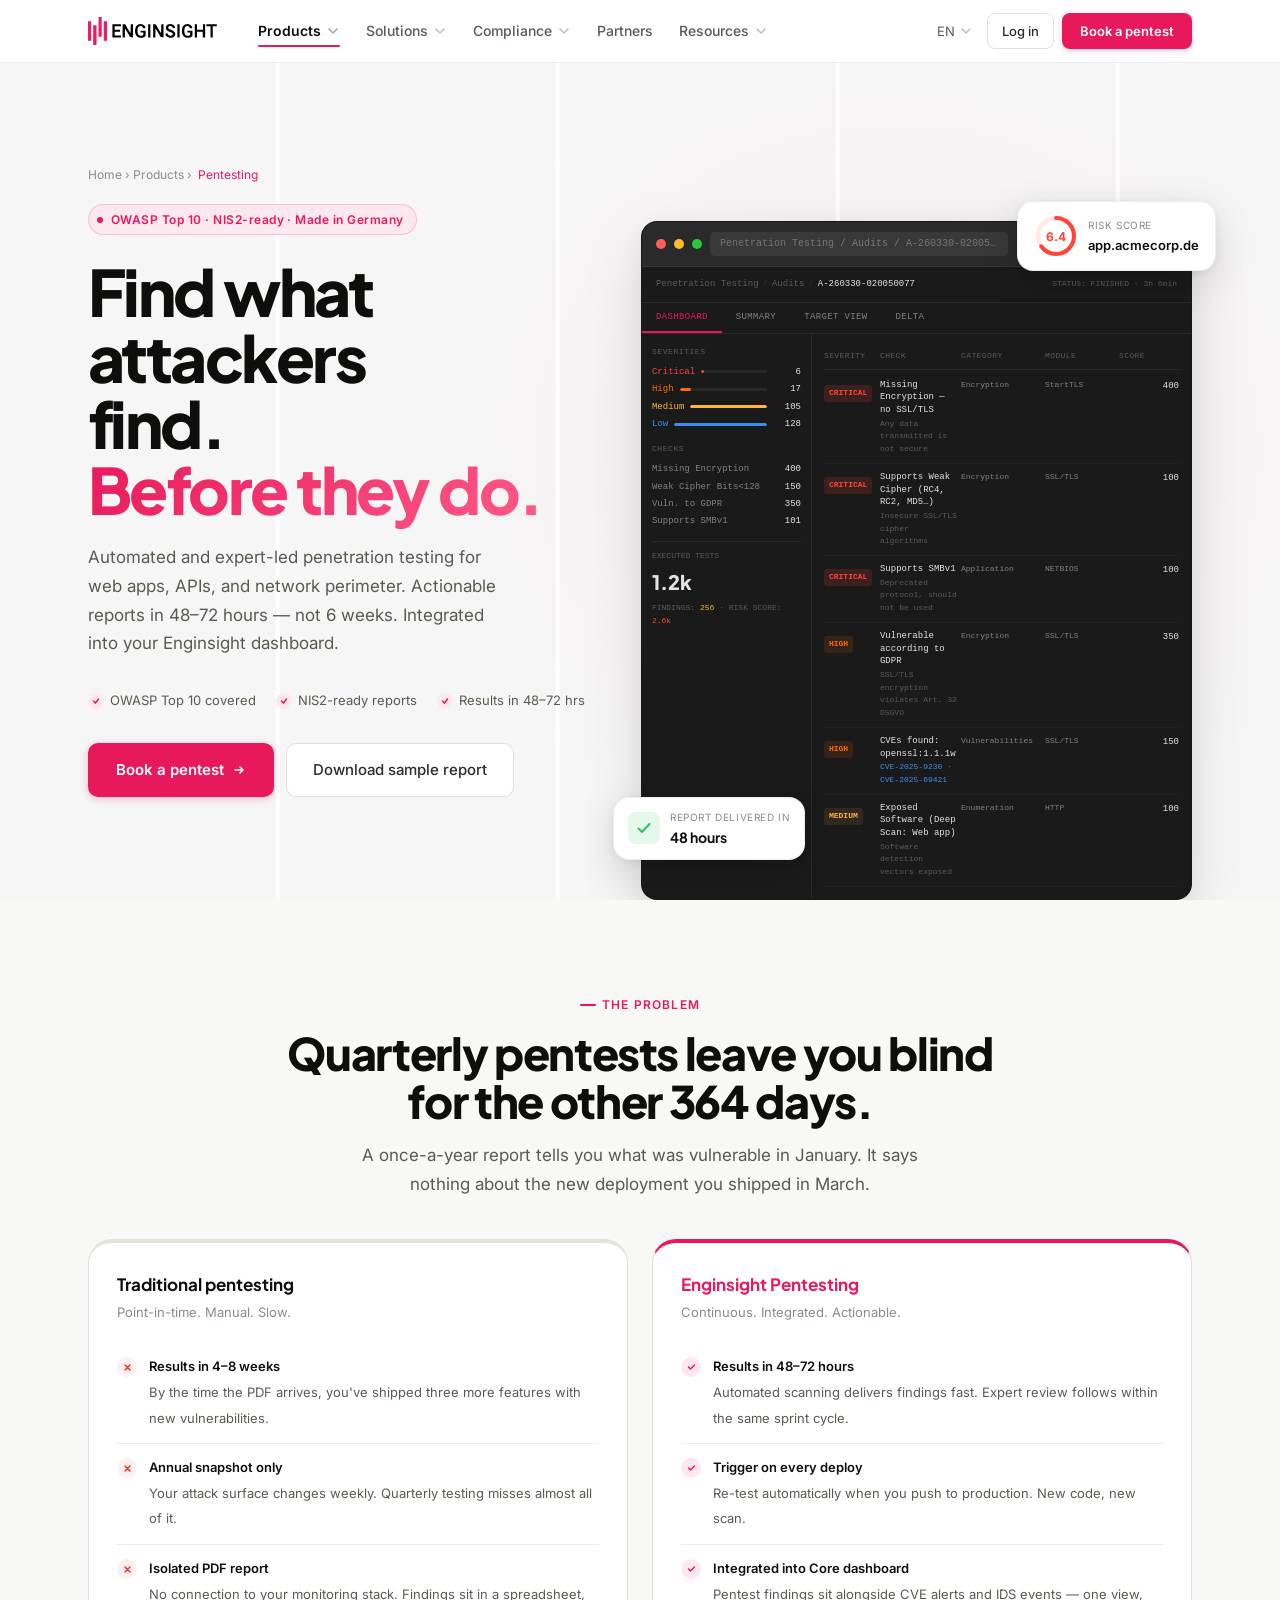
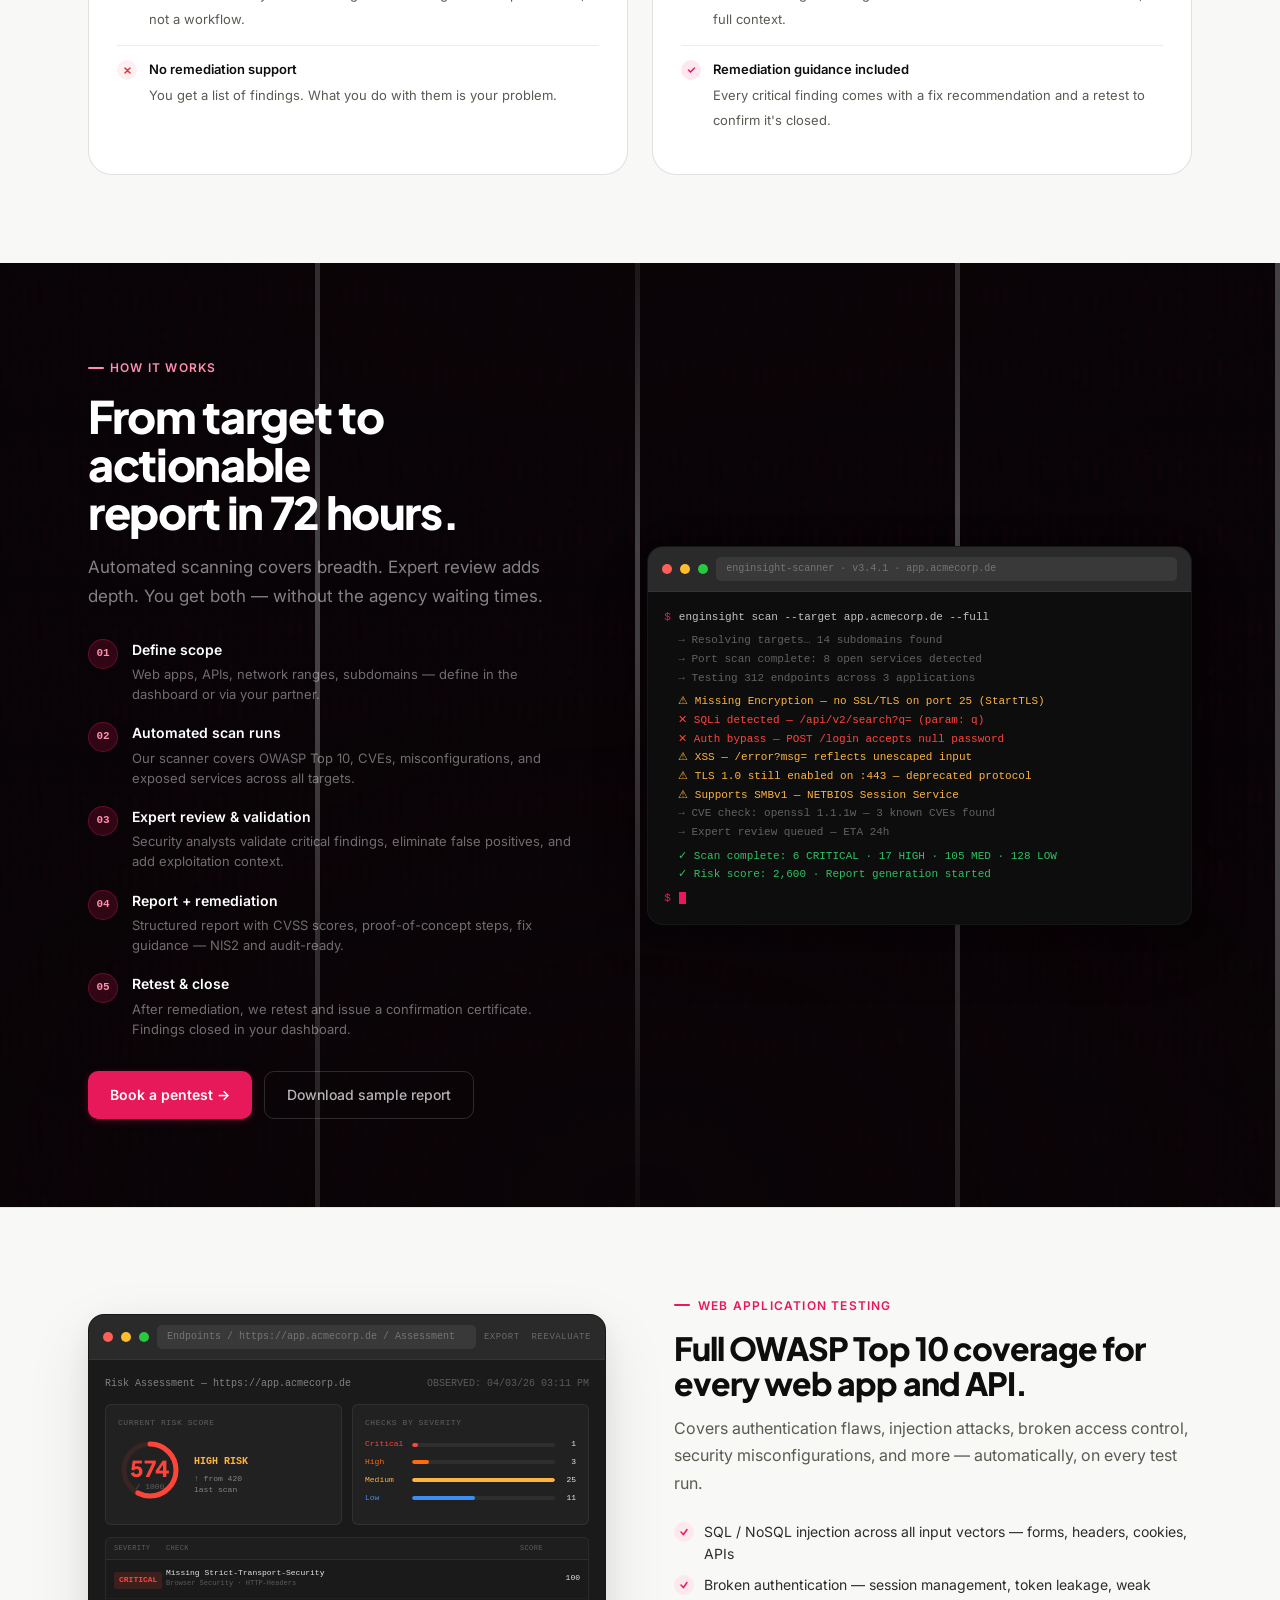
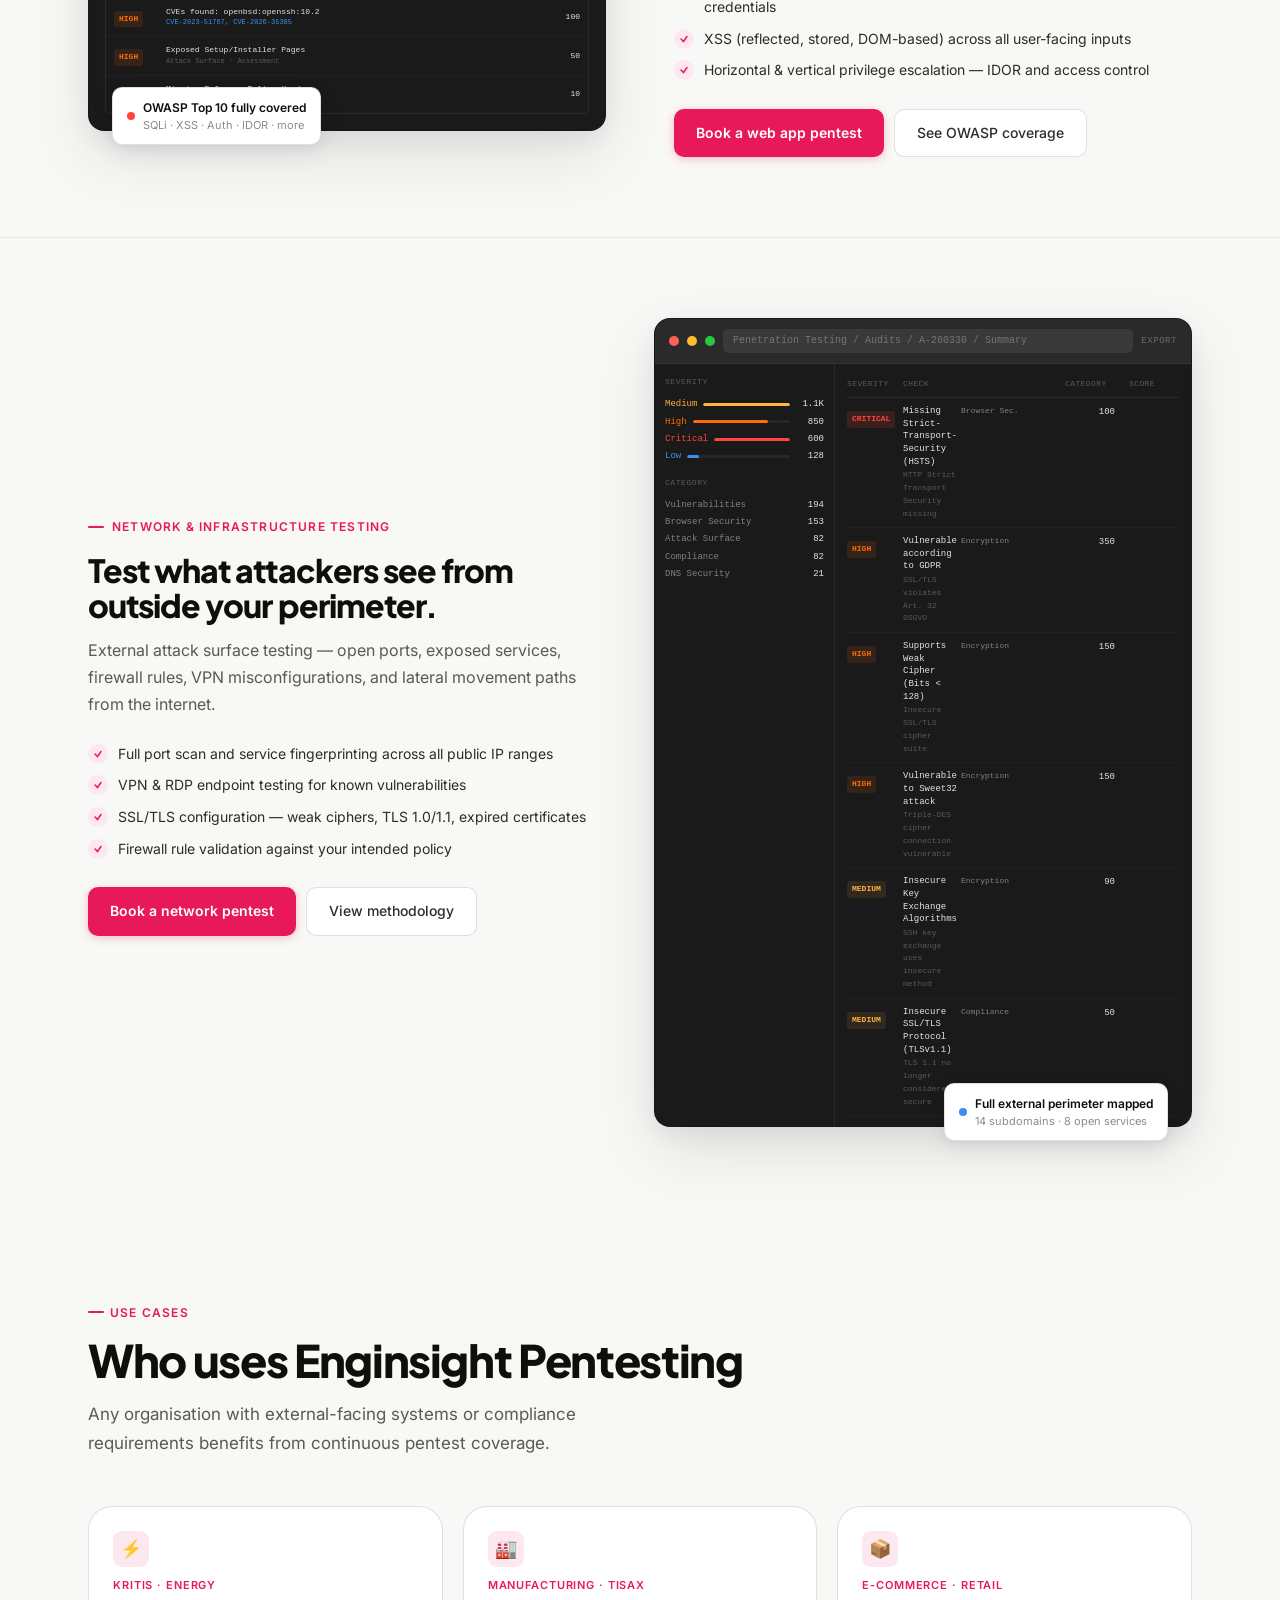
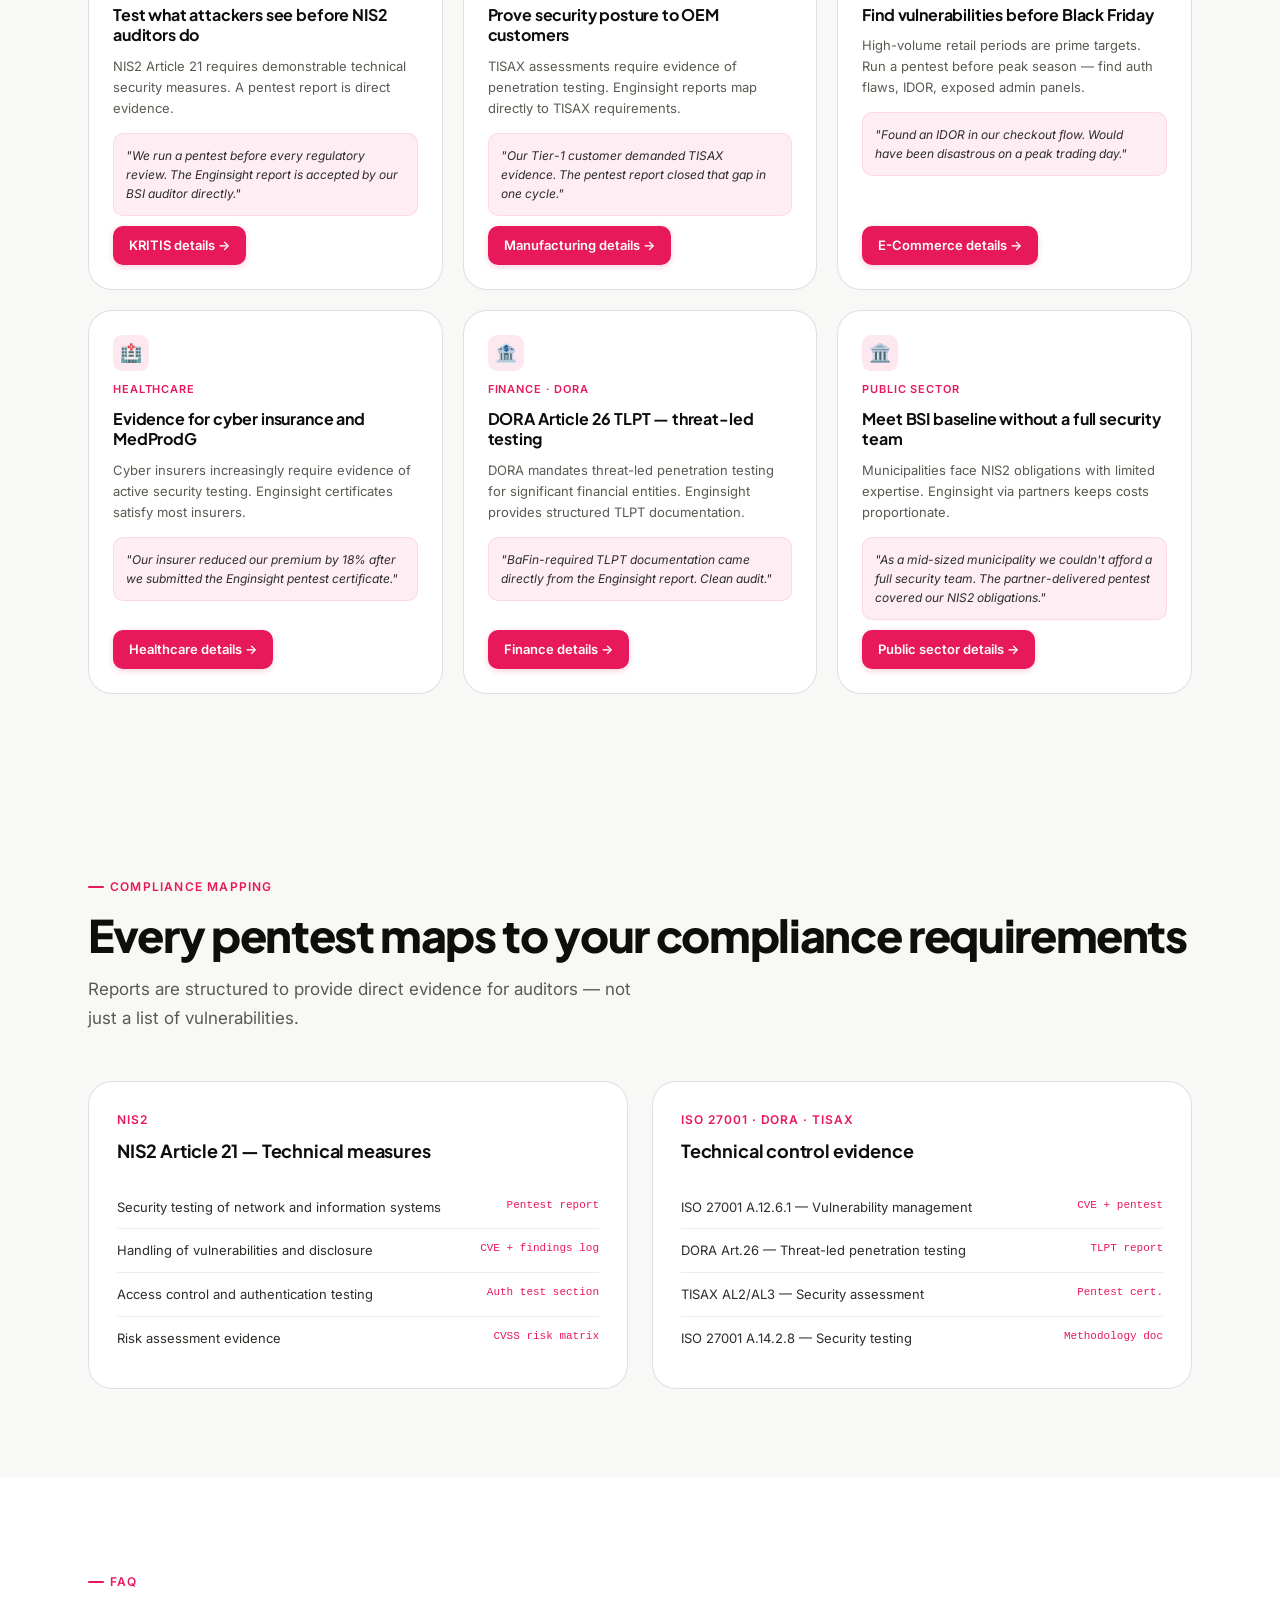
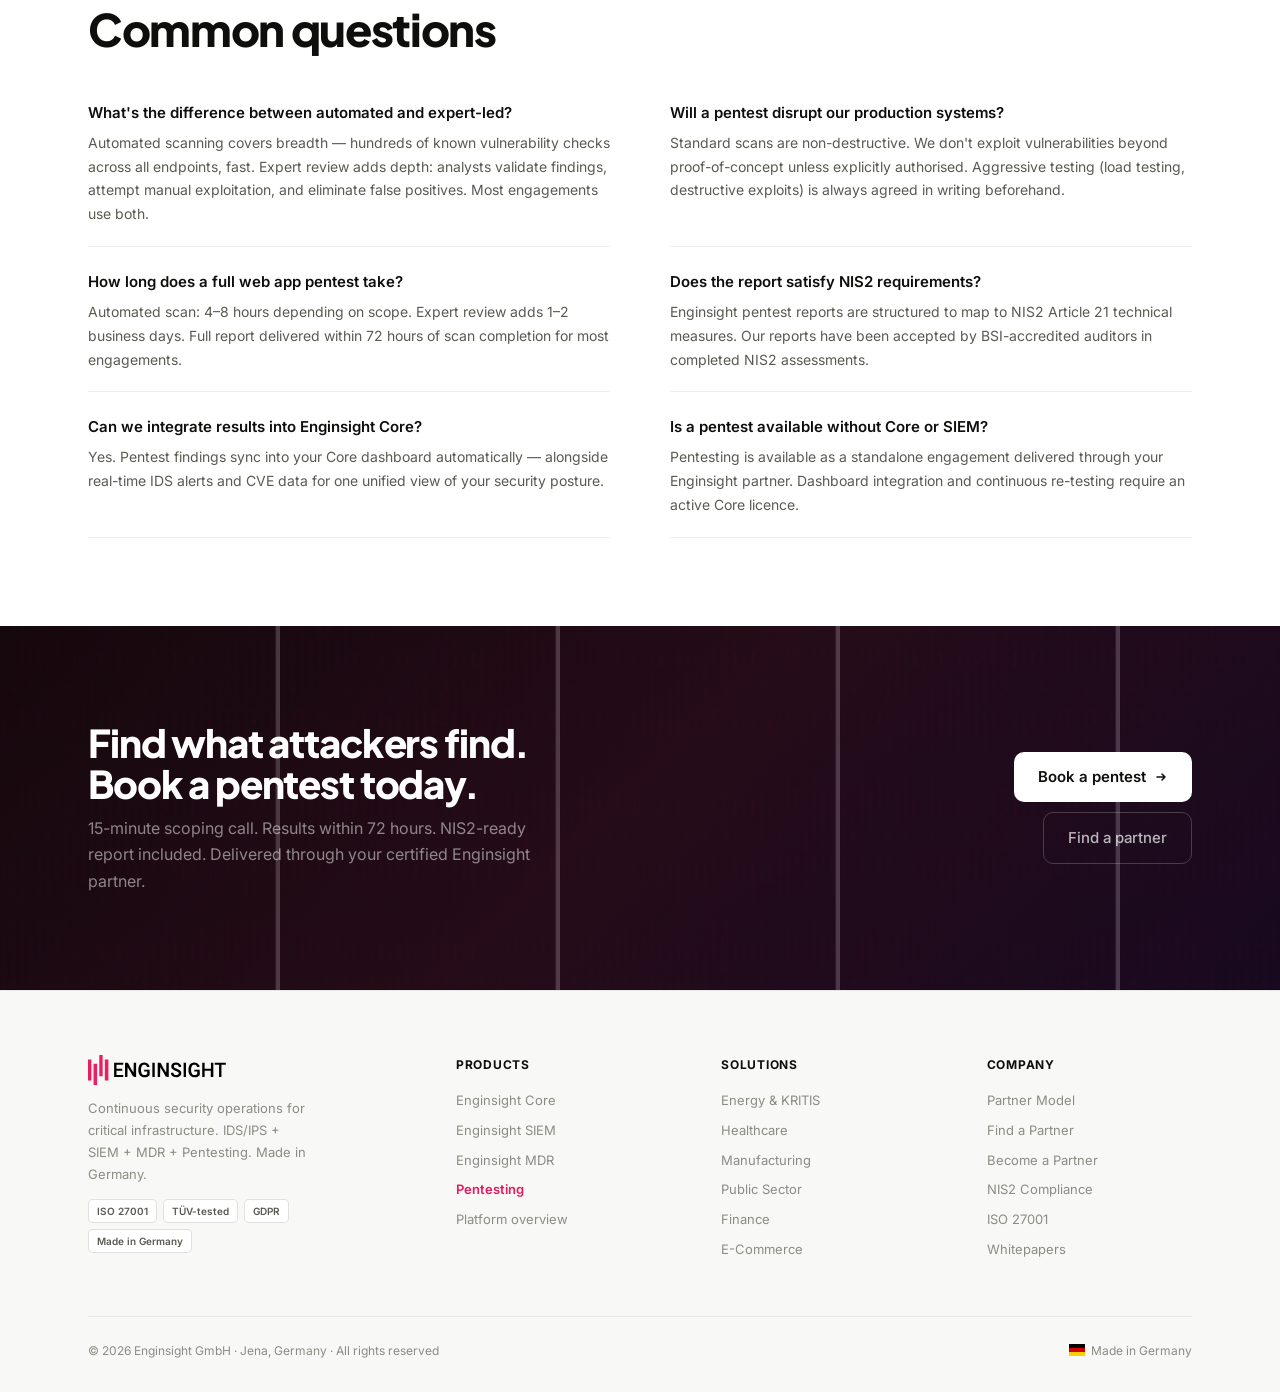
==== commit 6c520a8c: "Restructure homepage and update branding" ====
--- a/pages/pentesting.html
+++ b/pages/pentesting.html
@@ -14,24 +14,25 @@
 <body>
 
 <!-- ════════════════════════
-     NAV — logo always → homepage_v5.html
+     NAV
 ════════════════════════ -->
 <nav class="eng-nav">
   <div class="eng-nav-inner">
-    <a class="eng-nav-logo" href="index.html">
-      <div class="eng-nav-logo-mark"><svg viewBox="0 0 16 16" fill="none"><path d="M8 2L13 4.5V8C13 11 10.5 13.2 8 14 5.5 13.2 3 11 3 8V4.5L8 2z" fill="white" opacity=".9"/></svg></div>
-      enginsight
+    <a class="eng-nav-logo" href="../index.html">
+      <span class="eng-nav-logo-mark">
+        <img class="eng-nav-logo-img" src="../assets/images/Logo.svg" alt="Enginsight">
+      </span>
     </a>
     <div class="eng-nav-links">
       <button class="eng-nav-link active" data-dropdown="dd-products">
         Products <span class="eng-nav-chevron"><svg viewBox="0 0 10 6" fill="none"><path d="M1 1l4 4 4-4" stroke="currentColor" stroke-width="1.5" stroke-linecap="round" stroke-linejoin="round"/></svg></span>
         <div class="eng-dropdown wide" id="dd-products">
-          <a class="eng-dd-item" href="index.html"><div class="eng-dd-icon pink"><svg viewBox="0 0 16 16" fill="none" stroke="#E8195A" stroke-width="1.4" stroke-linecap="round"><path d="M8 2L13 4.5V8C13 11.5 10.5 13.5 8 14.5c-2.5-1-5-3-5-6.5V4.5L8 2z"/></svg></div><div class="eng-dd-text"><span class="eng-dd-title">Core</span><span class="eng-dd-sub">Continuous threat detection</span></div></a>
-          <a class="eng-dd-item" href="index.html"><div class="eng-dd-icon blue"><svg viewBox="0 0 16 16" fill="none" stroke="#5B4FE8" stroke-width="1.4" stroke-linecap="round"><path d="M2 5h12M2 8h12M2 11h8"/></svg></div><div class="eng-dd-text"><span class="eng-dd-title">SIEM</span><span class="eng-dd-sub">Event correlation & log retention</span></div></a>
-          <a class="eng-dd-item" href="index.html"><div class="eng-dd-icon green"><svg viewBox="0 0 16 16" fill="none" stroke="#1E7A3C" stroke-width="1.4" stroke-linecap="round"><circle cx="8" cy="6" r="3"/><path d="M3 14c0-2.8 2.2-5 5-5s5 2.2 5 5"/></svg></div><div class="eng-dd-text"><span class="eng-dd-title">MDR</span><span class="eng-dd-sub">24/7 SOC response</span></div></a>
+          <a class="eng-dd-item" href="../index.html"><div class="eng-dd-icon pink"><svg viewBox="0 0 16 16" fill="none" stroke="#E8195A" stroke-width="1.4" stroke-linecap="round"><path d="M8 2L13 4.5V8C13 11.5 10.5 13.5 8 14.5c-2.5-1-5-3-5-6.5V4.5L8 2z"/></svg></div><div class="eng-dd-text"><span class="eng-dd-title">Core</span><span class="eng-dd-sub">Continuous threat detection</span></div></a>
+          <a class="eng-dd-item" href="../index.html"><div class="eng-dd-icon blue"><svg viewBox="0 0 16 16" fill="none" stroke="#5B4FE8" stroke-width="1.4" stroke-linecap="round"><path d="M2 5h12M2 8h12M2 11h8"/></svg></div><div class="eng-dd-text"><span class="eng-dd-title">SIEM</span><span class="eng-dd-sub">Event correlation & log retention</span></div></a>
+          <a class="eng-dd-item" href="../index.html"><div class="eng-dd-icon green"><svg viewBox="0 0 16 16" fill="none" stroke="#1E7A3C" stroke-width="1.4" stroke-linecap="round"><circle cx="8" cy="6" r="3"/><path d="M3 14c0-2.8 2.2-5 5-5s5 2.2 5 5"/></svg></div><div class="eng-dd-text"><span class="eng-dd-title">MDR</span><span class="eng-dd-sub">24/7 SOC response</span></div></a>
           <hr class="eng-dd-divider">
           <a class="eng-dd-item" href="#" style="background:var(--gray-1)"><div class="eng-dd-icon amber"><svg viewBox="0 0 16 16" fill="none" stroke="#B25E09" stroke-width="1.4" stroke-linecap="round"><circle cx="6.5" cy="6.5" r="4.5"/><path d="M12 12l3 3"/></svg></div><div class="eng-dd-text"><span class="eng-dd-title" style="color:var(--pink)">Pentesting</span><span class="eng-dd-sub">Current page</span></div></a>
-          <a class="eng-dd-item" href="index.html"><div class="eng-dd-icon gray"><svg viewBox="0 0 16 16" fill="none" stroke="#5C5C54" stroke-width="1.4" stroke-linecap="round"><rect x="2" y="2" width="12" height="12" rx="2"/><path d="M6 8h4M8 6v4"/></svg></div><div class="eng-dd-text"><span class="eng-dd-title">Platform overview</span><span class="eng-dd-sub">How it all fits together</span></div></a>
+          <a class="eng-dd-item" href="../index.html"><div class="eng-dd-icon gray"><svg viewBox="0 0 16 16" fill="none" stroke="#5C5C54" stroke-width="1.4" stroke-linecap="round"><rect x="2" y="2" width="12" height="12" rx="2"/><path d="M6 8h4M8 6v4"/></svg></div><div class="eng-dd-text"><span class="eng-dd-title">Platform overview</span><span class="eng-dd-sub">How it all fits together</span></div></a>
         </div>
       </button>
       <button class="eng-nav-link" data-dropdown="dd-solutions">
@@ -541,13 +542,14 @@
     <div class="footer-grid">
       <div>
         <div class="footer-brand-logo">
-          <div class="footer-brand-mark"><svg viewBox="0 0 14 14" fill="none"><path d="M7 1.5L12 4v3C12 10 9.5 12 7 13c-2.5-1-5-3-5-6V4L7 1.5z" fill="white" opacity=".9"/></svg></div>
-          <span class="footer-brand-name">enginsight</span>
+          <span class="footer-brand-mark">
+            <img class="footer-brand-img" src="../assets/images/Logo.svg" alt="Enginsight">
+          </span>
         </div>
         <p class="footer-desc">Continuous security operations for critical infrastructure. IDS/IPS + SIEM + MDR + Pentesting. Made in Germany.</p>
         <div class="footer-badge-row"><span class="footer-badge">ISO 27001</span><span class="footer-badge">TÜV-tested</span><span class="footer-badge">GDPR</span><span class="footer-badge">Made in Germany</span></div>
       </div>
-      <div><div class="footer-col-title">Products</div><div class="footer-links"><a href="index.html">Enginsight Core</a><a href="index.html">Enginsight SIEM</a><a href="index.html">Enginsight MDR</a><a href="#" class="active">Pentesting</a><a href="index.html">Platform overview</a></div></div>
+      <div><div class="footer-col-title">Products</div><div class="footer-links"><a href="../index.html">Enginsight Core</a><a href="../index.html">Enginsight SIEM</a><a href="../index.html">Enginsight MDR</a><a href="#" class="active">Pentesting</a><a href="../index.html">Platform overview</a></div></div>
       <div><div class="footer-col-title">Solutions</div><div class="footer-links"><a href="#">Energy & KRITIS</a><a href="#">Healthcare</a><a href="#">Manufacturing</a><a href="#">Public Sector</a><a href="#">Finance</a><a href="#">E-Commerce</a></div></div>
       <div><div class="footer-col-title">Company</div><div class="footer-links"><a href="#">Partner Model</a><a href="#">Find a Partner</a><a href="#">Become a Partner</a><a href="#">NIS2 Compliance</a><a href="#">ISO 27001</a><a href="#">Whitepapers</a></div></div>
     </div>
--- a/assets/css/site.css
+++ b/assets/css/site.css
@@ -229,17 +229,17 @@
 }
 
 .eng-nav-logo-mark {
-  width: 30px;
-  height: 30px;
-  border-radius: 8px;
-  background: var(--pink);
-  display: flex;
-  align-items: center;
-  justify-content: center;
+  display: flex;
+  align-items: center;
   flex-shrink: 0;
 }
 
-.eng-nav-logo-mark svg { width: 16px; height: 16px; }
+.eng-nav-logo-img {
+  display: block;
+  height: 28px;
+  width: auto;
+}
+
 .eng-nav-links { display: flex; align-items: center; gap: 0; }
 
 .eng-nav-link {
@@ -813,25 +813,19 @@
 .footer-brand-logo {
   display: flex;
   align-items: center;
-  gap: 8px;
+  gap: 10px;
   margin-bottom: 12px;
 }
 
 .footer-brand-mark {
-  width: 28px;
-  height: 28px;
-  border-radius: 7px;
-  background: var(--pink);
-  display: flex;
-  align-items: center;
-  justify-content: center;
-}
-
-.footer-brand-name {
-  font-family: var(--font-display);
-  font-size: 16px;
-  font-weight: 800;
-  color: var(--black);
+  display: flex;
+  align-items: center;
+}
+
+.footer-brand-img {
+  display: block;
+  height: 30px;
+  width: auto;
 }
 
 .footer-desc {
@@ -957,6 +951,10 @@
 
   .eng-nav-logo {
     margin-right: auto;
+  }
+
+  .eng-nav-logo-img {
+    height: 24px;
   }
 }
 
@@ -1010,4 +1008,8 @@
   .footer-grid {
     gap: 32px;
   }
-}
+
+  .footer-brand-img {
+    height: 28px;
+  }
+}
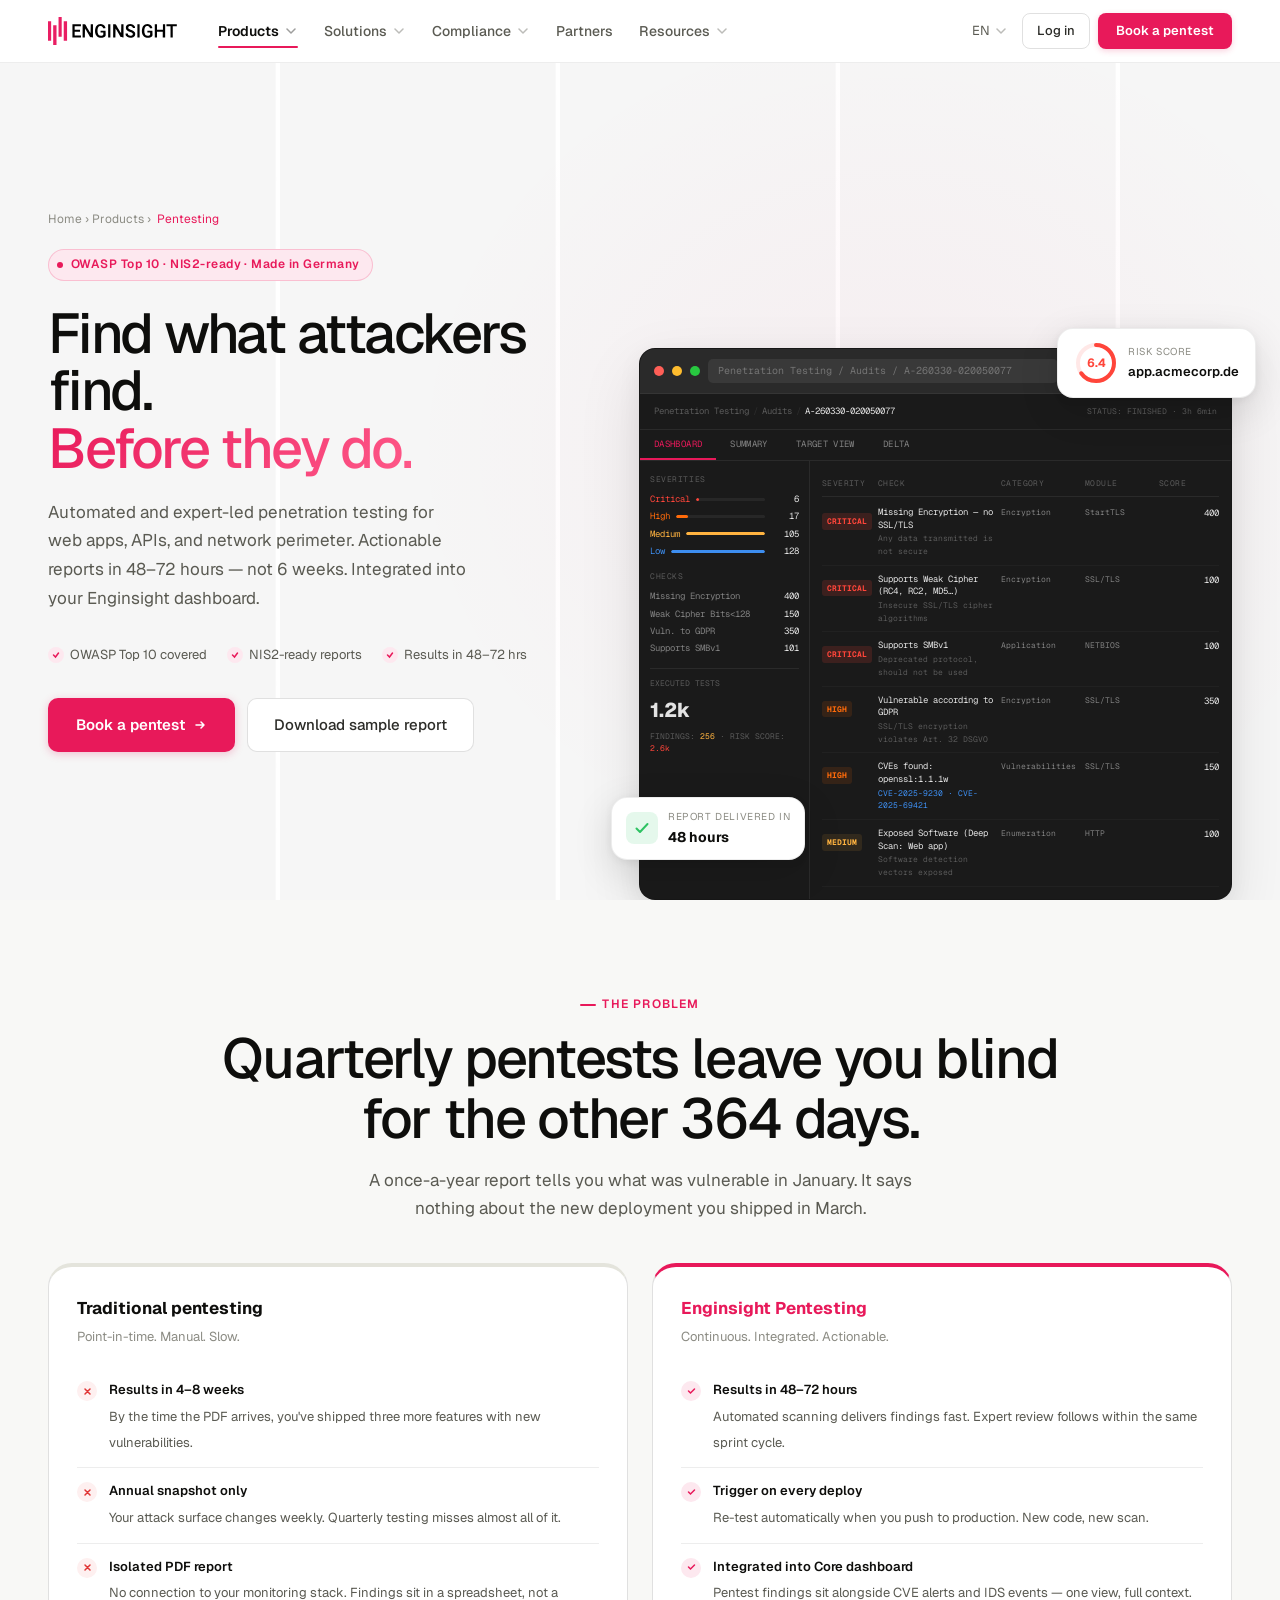
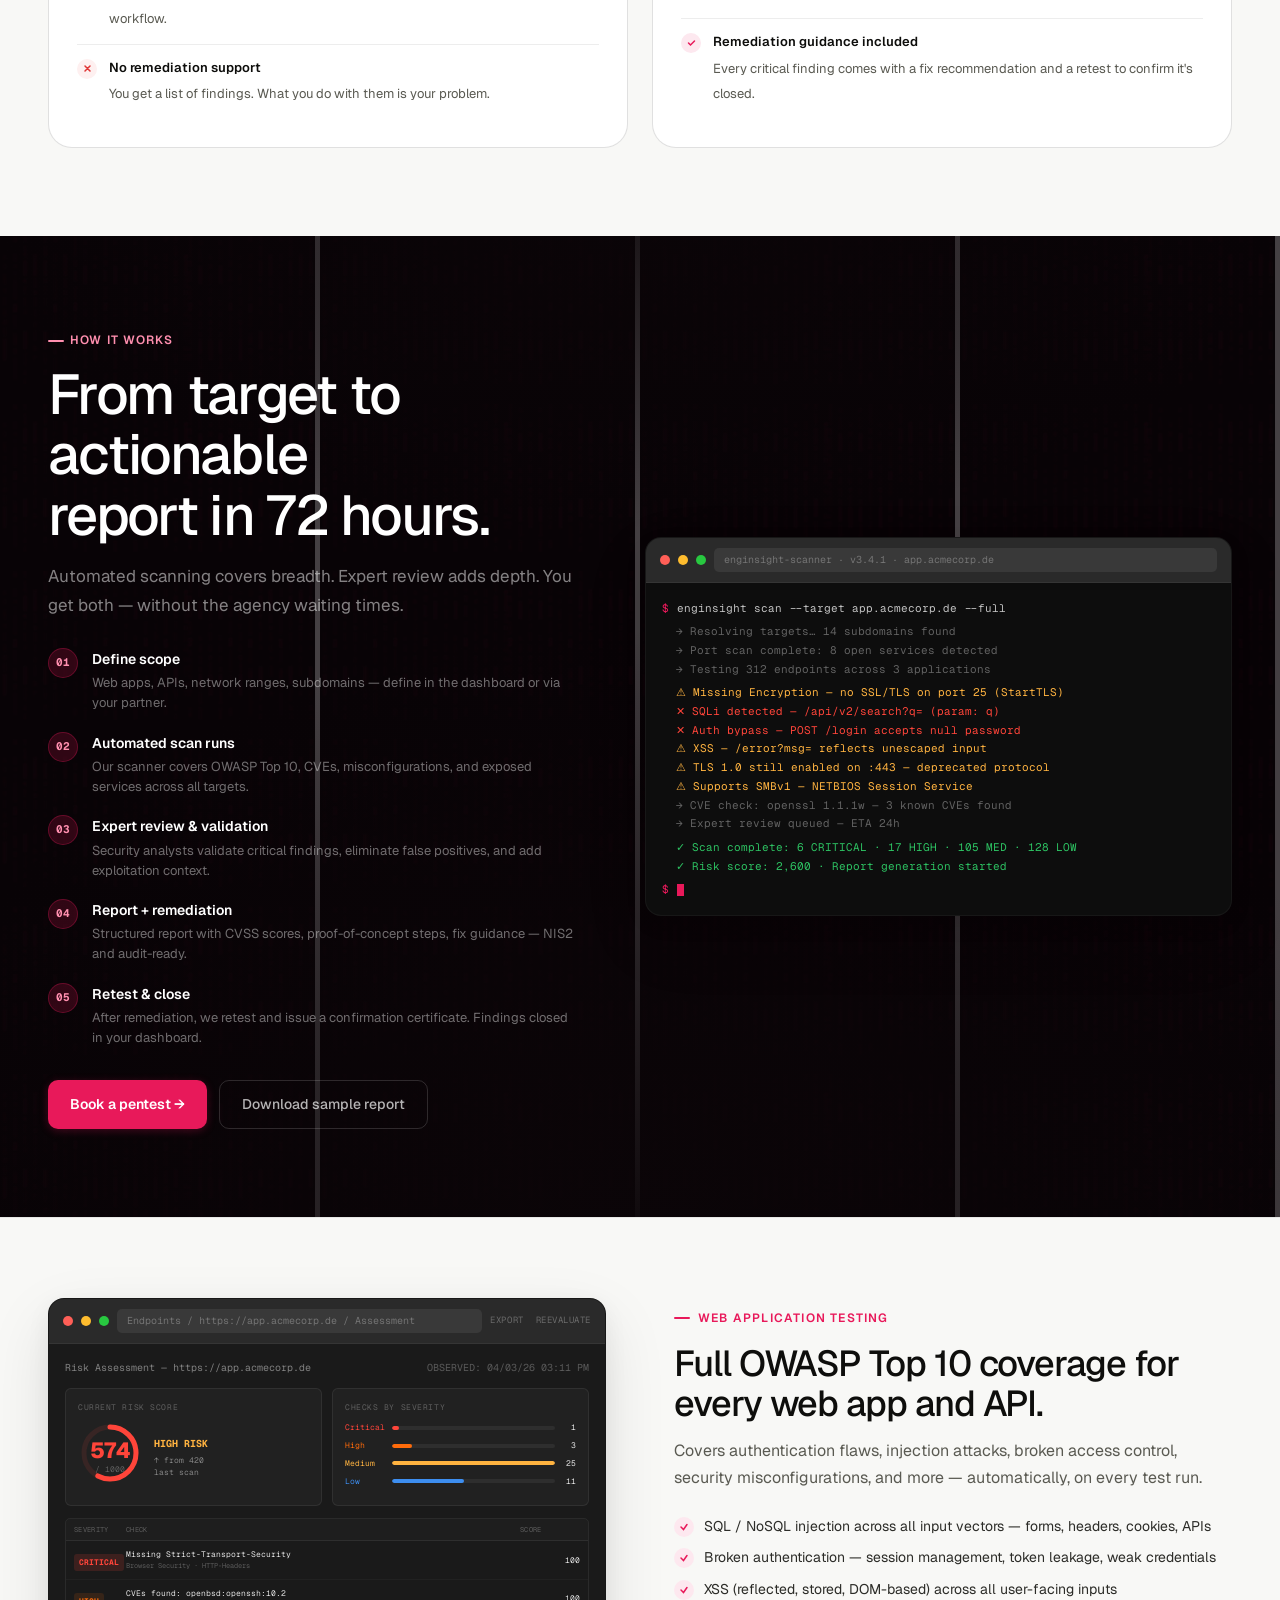
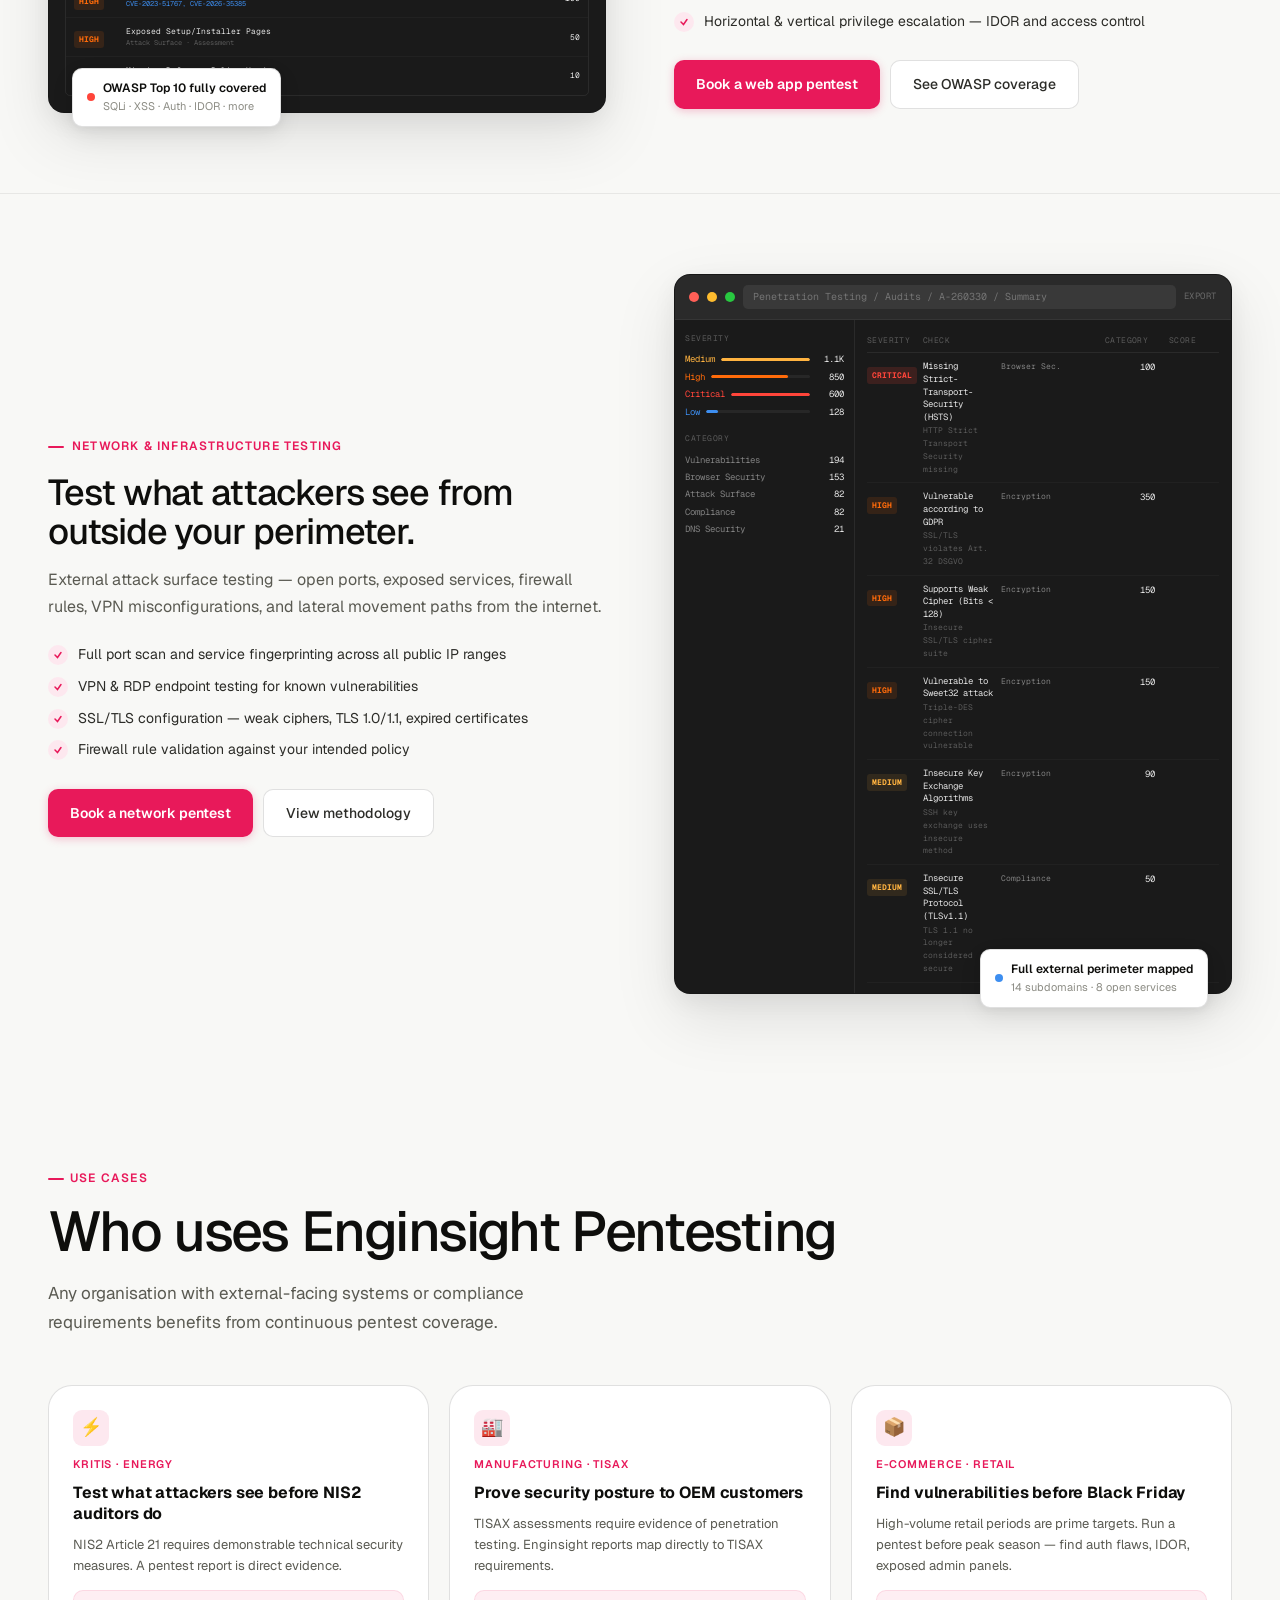
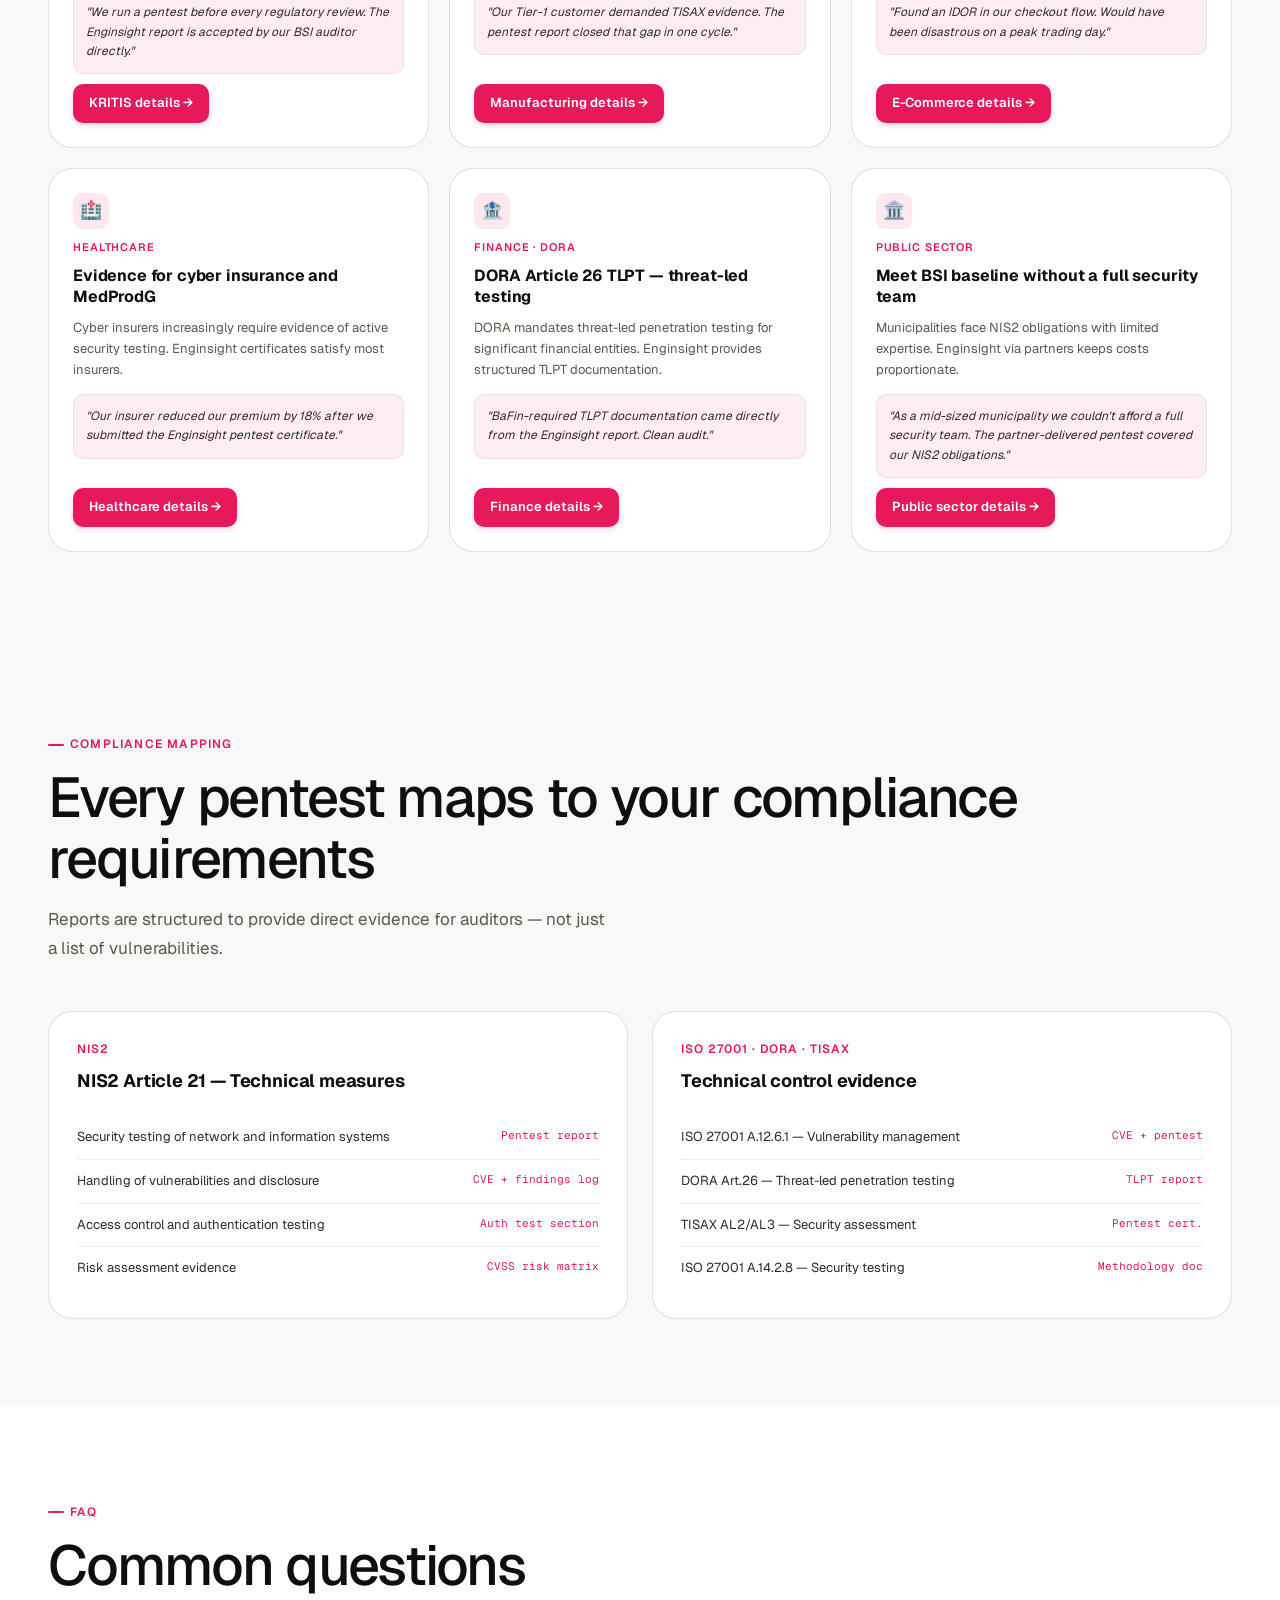
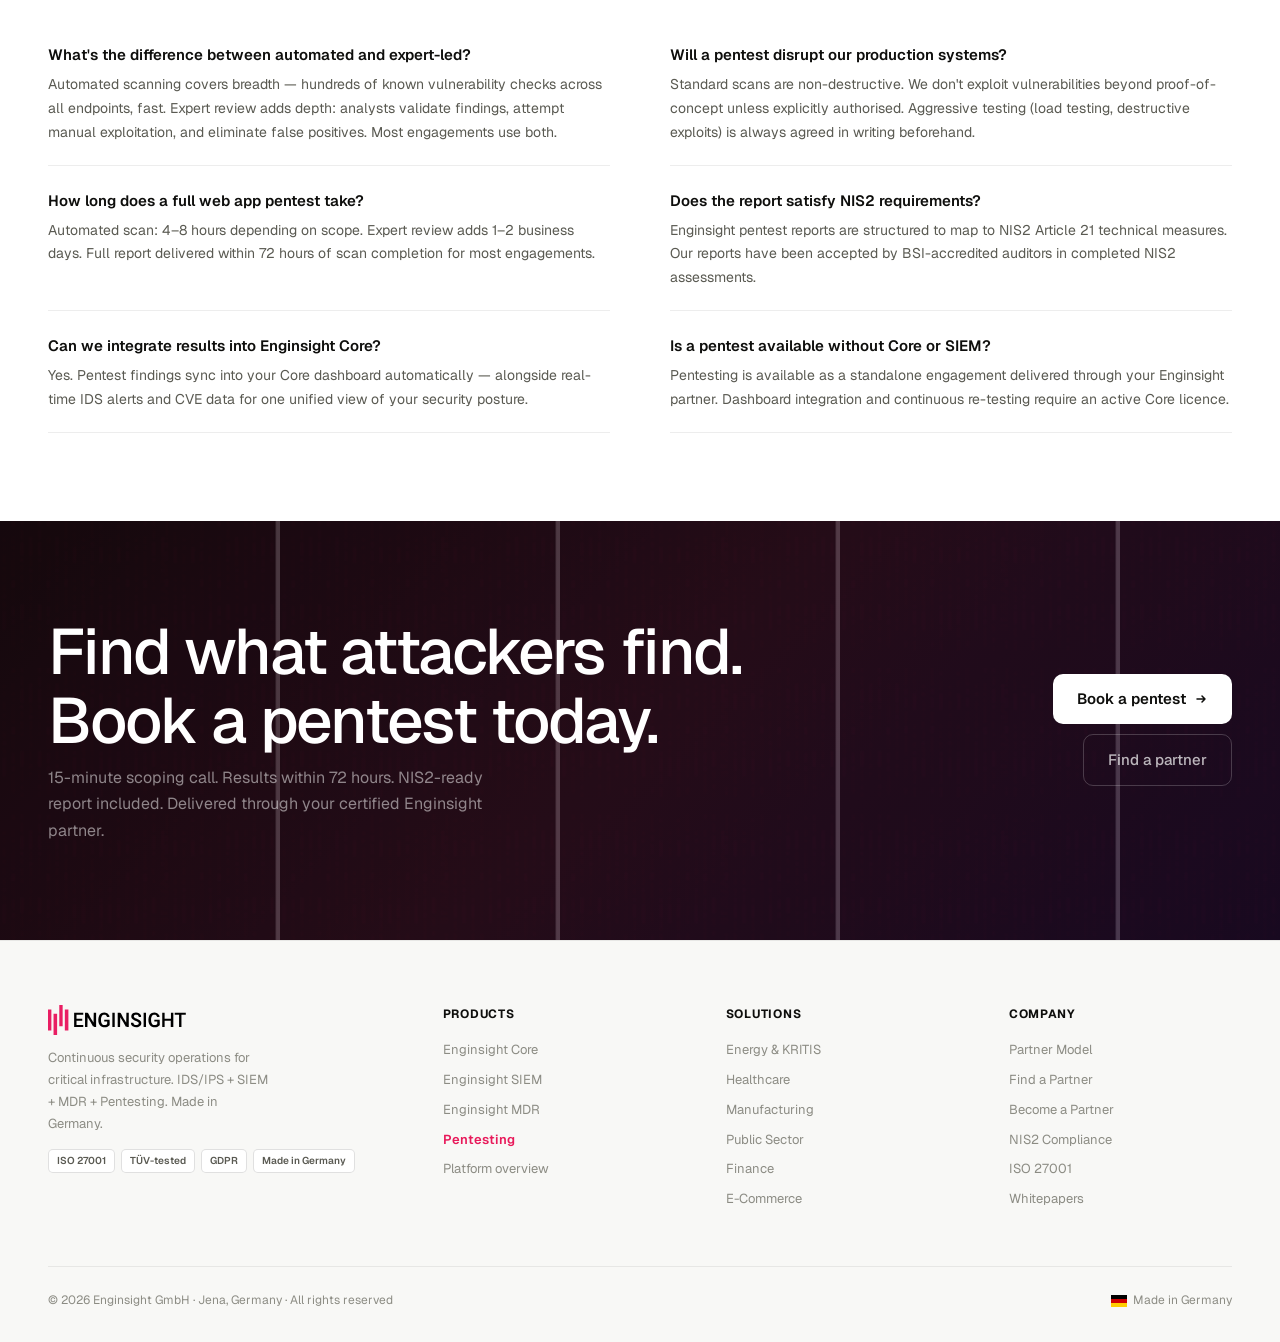
==== commit 93cc1cca: "Enginsight website fixes" ====
--- a/pages/pentesting.html
+++ b/pages/pentesting.html
@@ -7,7 +7,7 @@
 <meta name="description" content="Automated and expert-led penetration testing. OWASP Top 10. NIS2-ready reports. Results in 48–72 hours. Made in Germany.">
 <link rel="preconnect" href="https://fonts.googleapis.com">
 <link rel="preconnect" href="https://fonts.gstatic.com" crossorigin>
-<link href="https://fonts.googleapis.com/css2?family=Plus+Jakarta+Sans:wght@400;500;600;700;800&family=Inter:wght@300;400;500;600&display=swap" rel="stylesheet">
+<link href="https://fonts.googleapis.com/css2?family=Geist:wght@400;500;600;700;800&family=Geist+Mono:wght@400;500;700&display=swap" rel="stylesheet">
 <link rel="stylesheet" href="../assets/css/site.css">
 <link rel="stylesheet" href="../assets/css/pentesting.css">
 </head>
--- a/assets/css/site.css
+++ b/assets/css/site.css
@@ -30,10 +30,10 @@
   --app-purple: #BF5AF2;
   --app-teal: #5AC8FA;
   --app-lime: #A4D65E;
-  --font-display: "Plus Jakarta Sans", sans-serif;
-  --font-body: "Inter", sans-serif;
-  --font-mono: "Courier New", monospace;
-  --max-w: 1200px;
+  --font-display: "Geist", -apple-system, BlinkMacSystemFont, "Segoe UI", sans-serif;
+  --font-body: "Geist", -apple-system, BlinkMacSystemFont, "Segoe UI", sans-serif;
+  --font-mono: "Geist Mono", "SFMono-Regular", Consolas, monospace;
+  --max-w: 1440px;
   --radius: 10px;
   --radius-lg: 16px;
   --radius-xl: 24px;
@@ -88,8 +88,8 @@
 
 .section-h2 {
   font-family: var(--font-display);
-  font-size: clamp(28px, 3.5vw, 48px);
-  font-weight: 800;
+  font-size: 56px;
+  font-weight: 500;
   line-height: 1.08;
   letter-spacing: -0.03em;
   margin-bottom: 16px;
@@ -407,7 +407,14 @@
 .eng-dd-icon.teal { background: #E8F6F4; }
 .eng-dd-icon.gray { background: var(--gray-1); }
 
-.eng-dd-text { flex: 1; min-width: 0; }
+.eng-dd-text {
+  flex: 1;
+  min-width: 0;
+  display: flex;
+  flex-direction: column;
+  align-items: flex-start;
+  text-align: left;
+}
 
 .eng-dd-title {
   font-size: 14px;
@@ -528,8 +535,8 @@
 
 .feat-h3 {
   font-family: var(--font-display);
-  font-size: clamp(22px, 2.5vw, 34px);
-  font-weight: 800;
+  font-size: 36px;
+  font-weight: 500;
   line-height: 1.1;
   letter-spacing: -0.03em;
   margin-bottom: 14px;
@@ -751,8 +758,8 @@
 
 .cta-h2 {
   font-family: var(--font-display);
-  font-size: clamp(26px, 3vw, 44px);
-  font-weight: 800;
+  font-size: 64px;
+  font-weight: 500;
   line-height: 1.08;
   letter-spacing: -0.03em;
   color: #fff;
--- a/assets/css/pentesting.css
+++ b/assets/css/pentesting.css
@@ -66,7 +66,7 @@
 }
 
 .hero-badge-text { font-size: 12px; font-weight: 600; color: var(--pink); letter-spacing: 0.04em; }
-.hero-h1 { font-family: var(--font-display); font-size: clamp(36px, 5vw, 64px); font-weight: 800; line-height: 1.03; letter-spacing: -0.04em; margin-bottom: 20px; }
+.hero-h1 { font-family: var(--font-display); font-size: 56px; font-weight: 500; line-height: 1.03; letter-spacing: -0.04em; margin-bottom: 20px; }
 .hero-h1 .pink { background: linear-gradient(135deg, var(--pink), #FF5A8A); -webkit-background-clip: text; -webkit-text-fill-color: transparent; background-clip: text; }
 .hero-sub { font-size: 17px; color: var(--gray-5); line-height: 1.7; max-width: 420px; margin-bottom: 32px; }
 .hero-trust { display: flex; gap: 20px; margin-bottom: 32px; flex-wrap: wrap; }
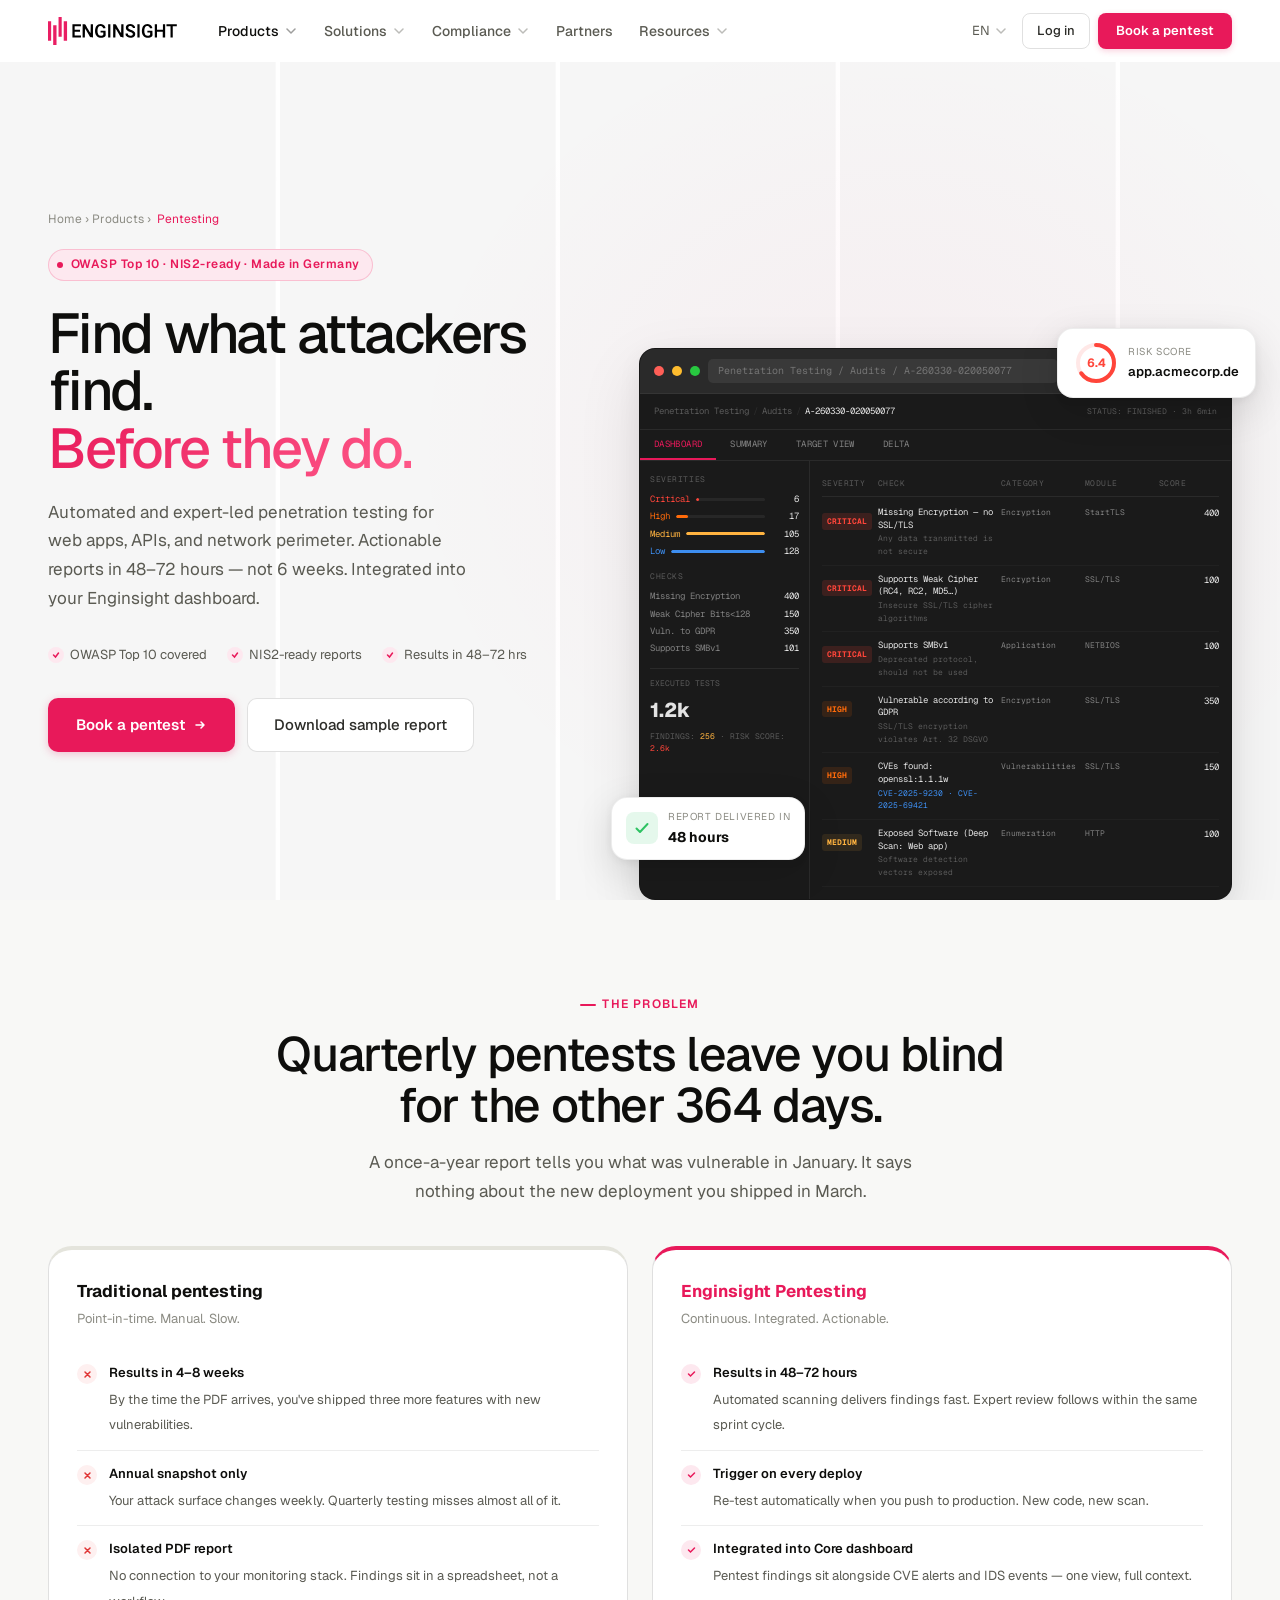
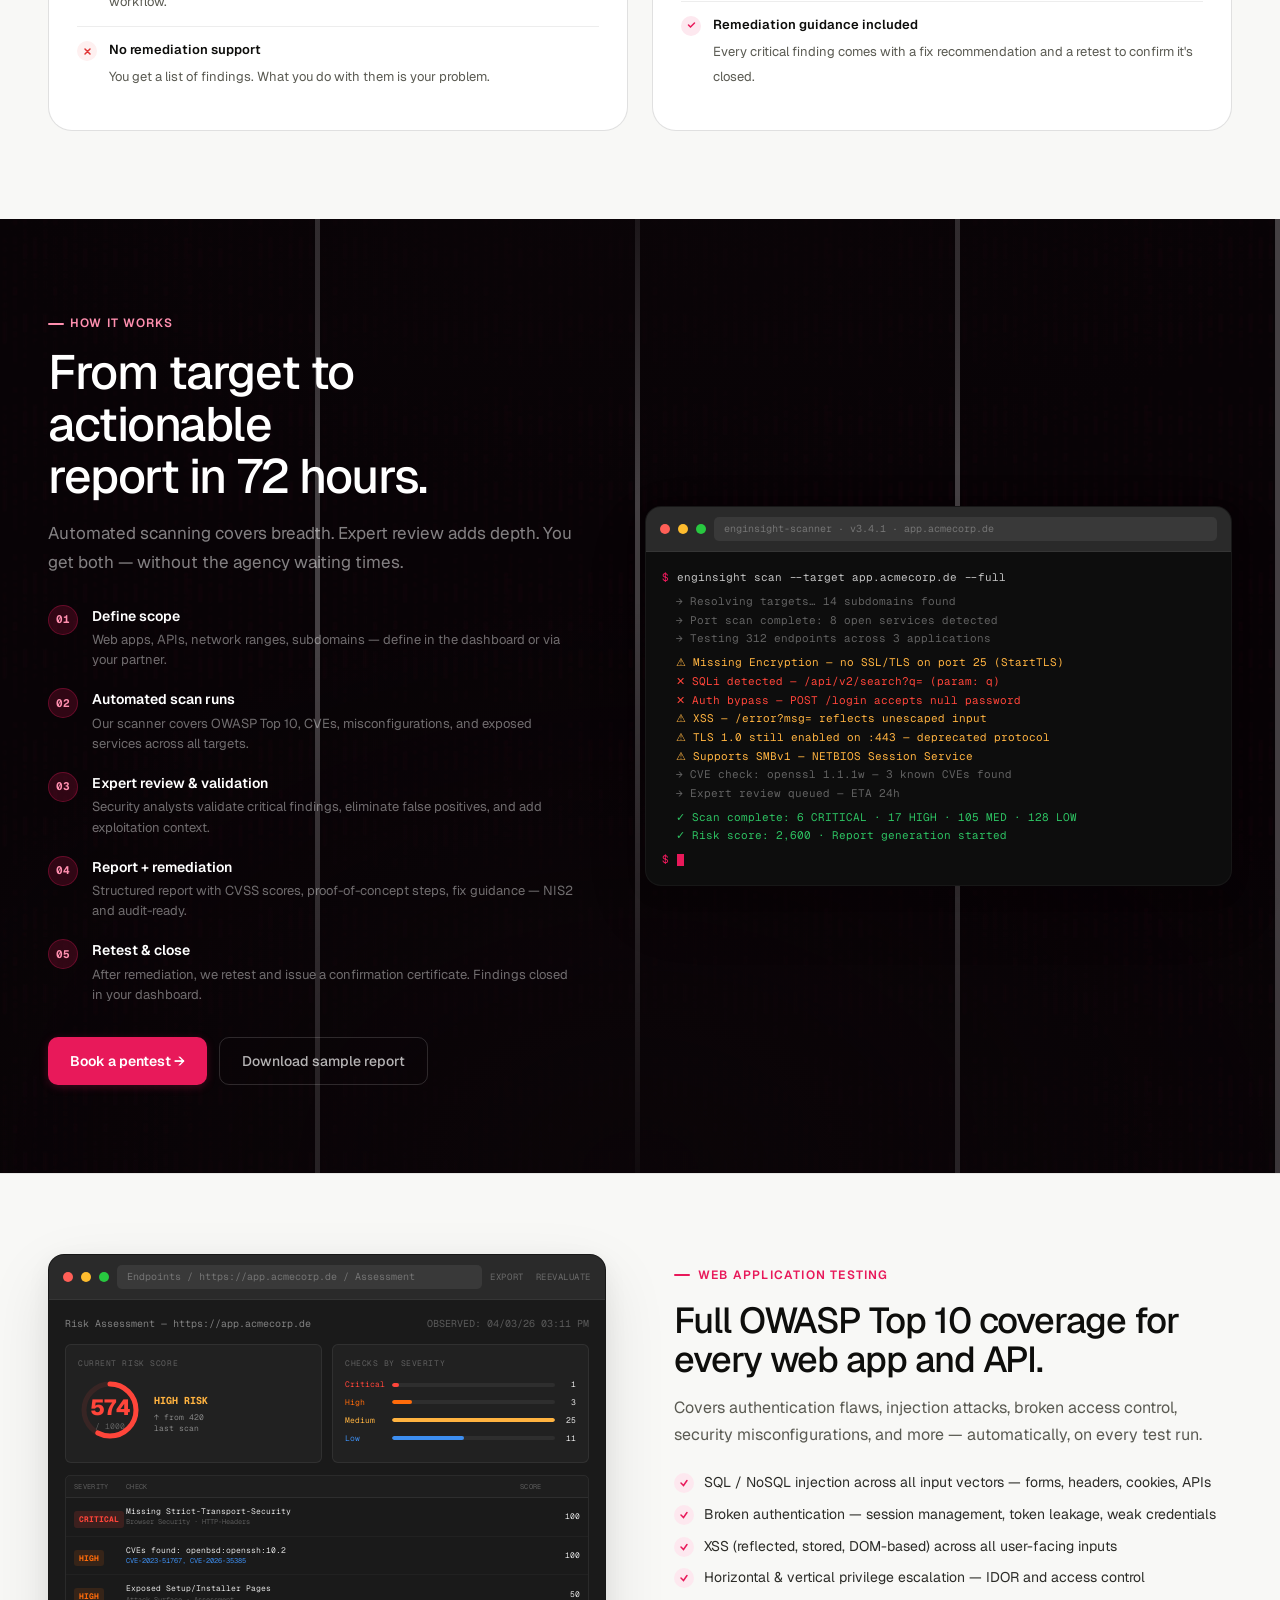
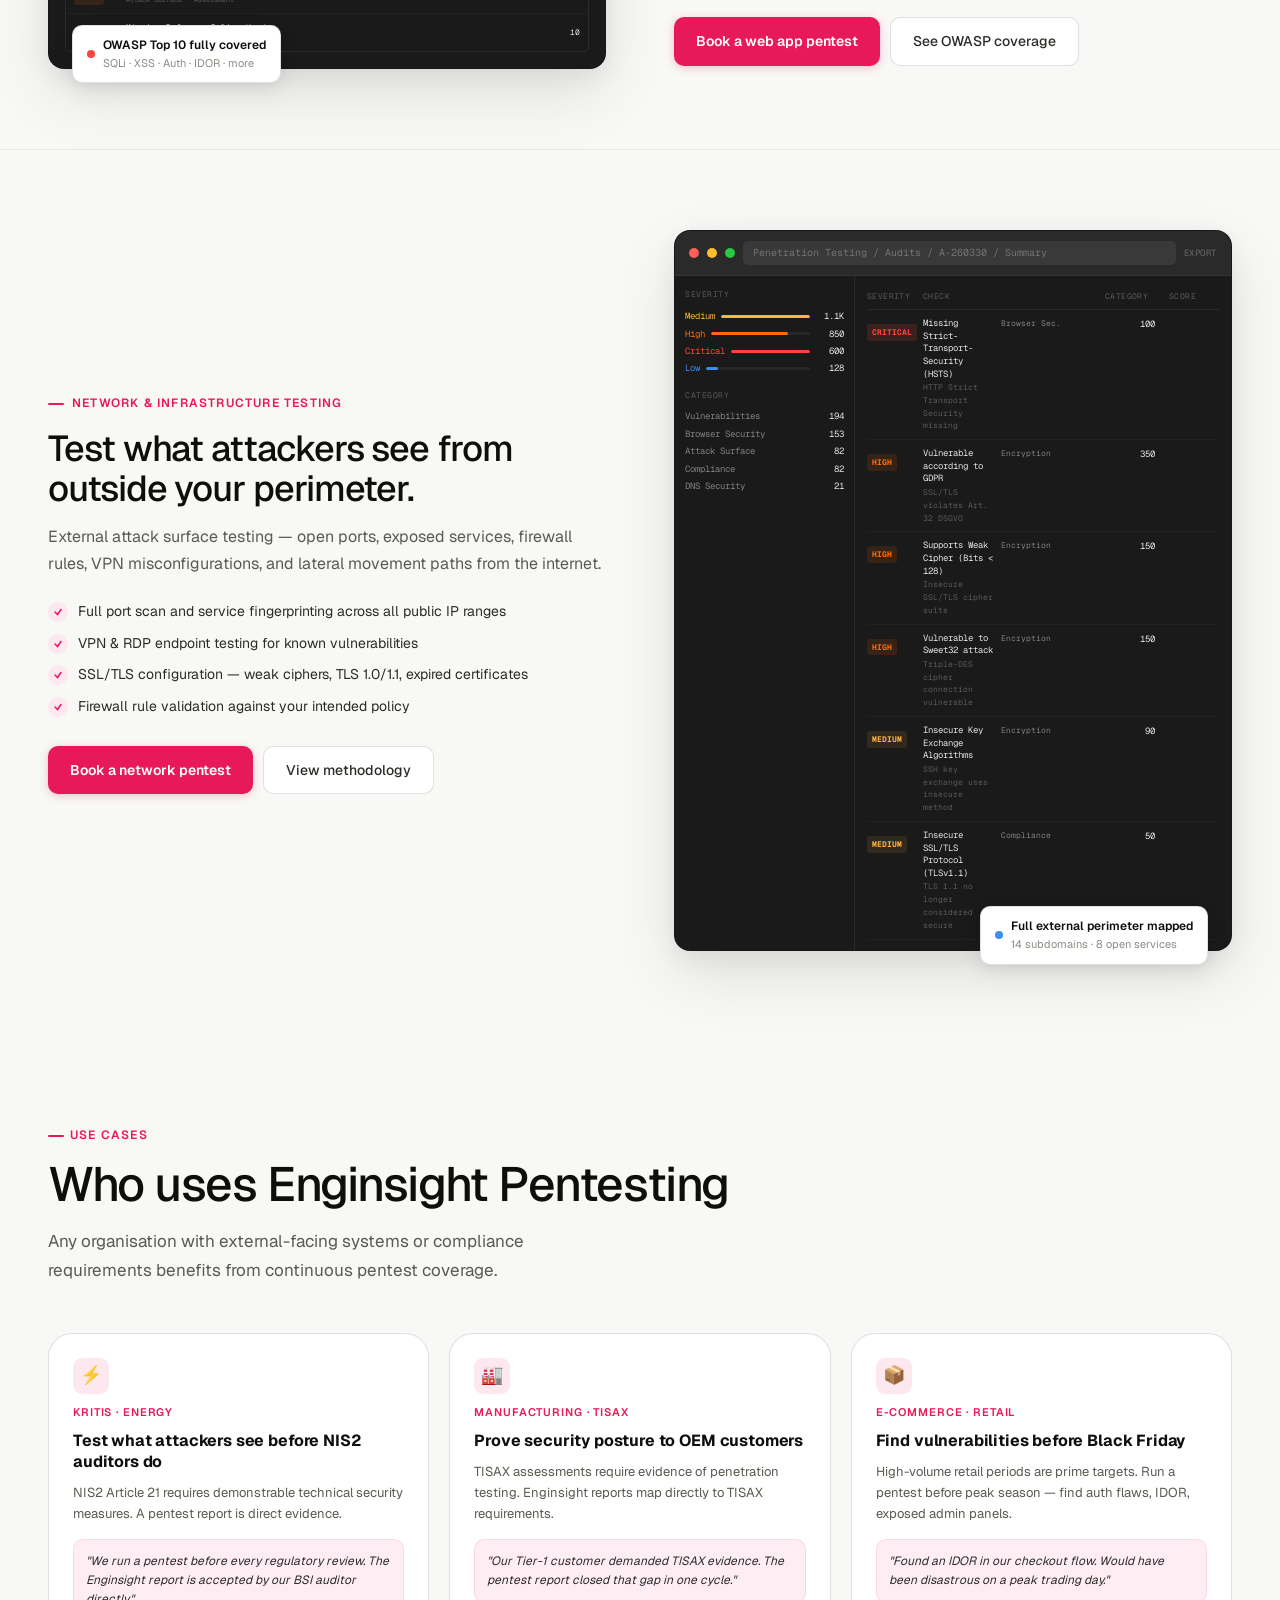
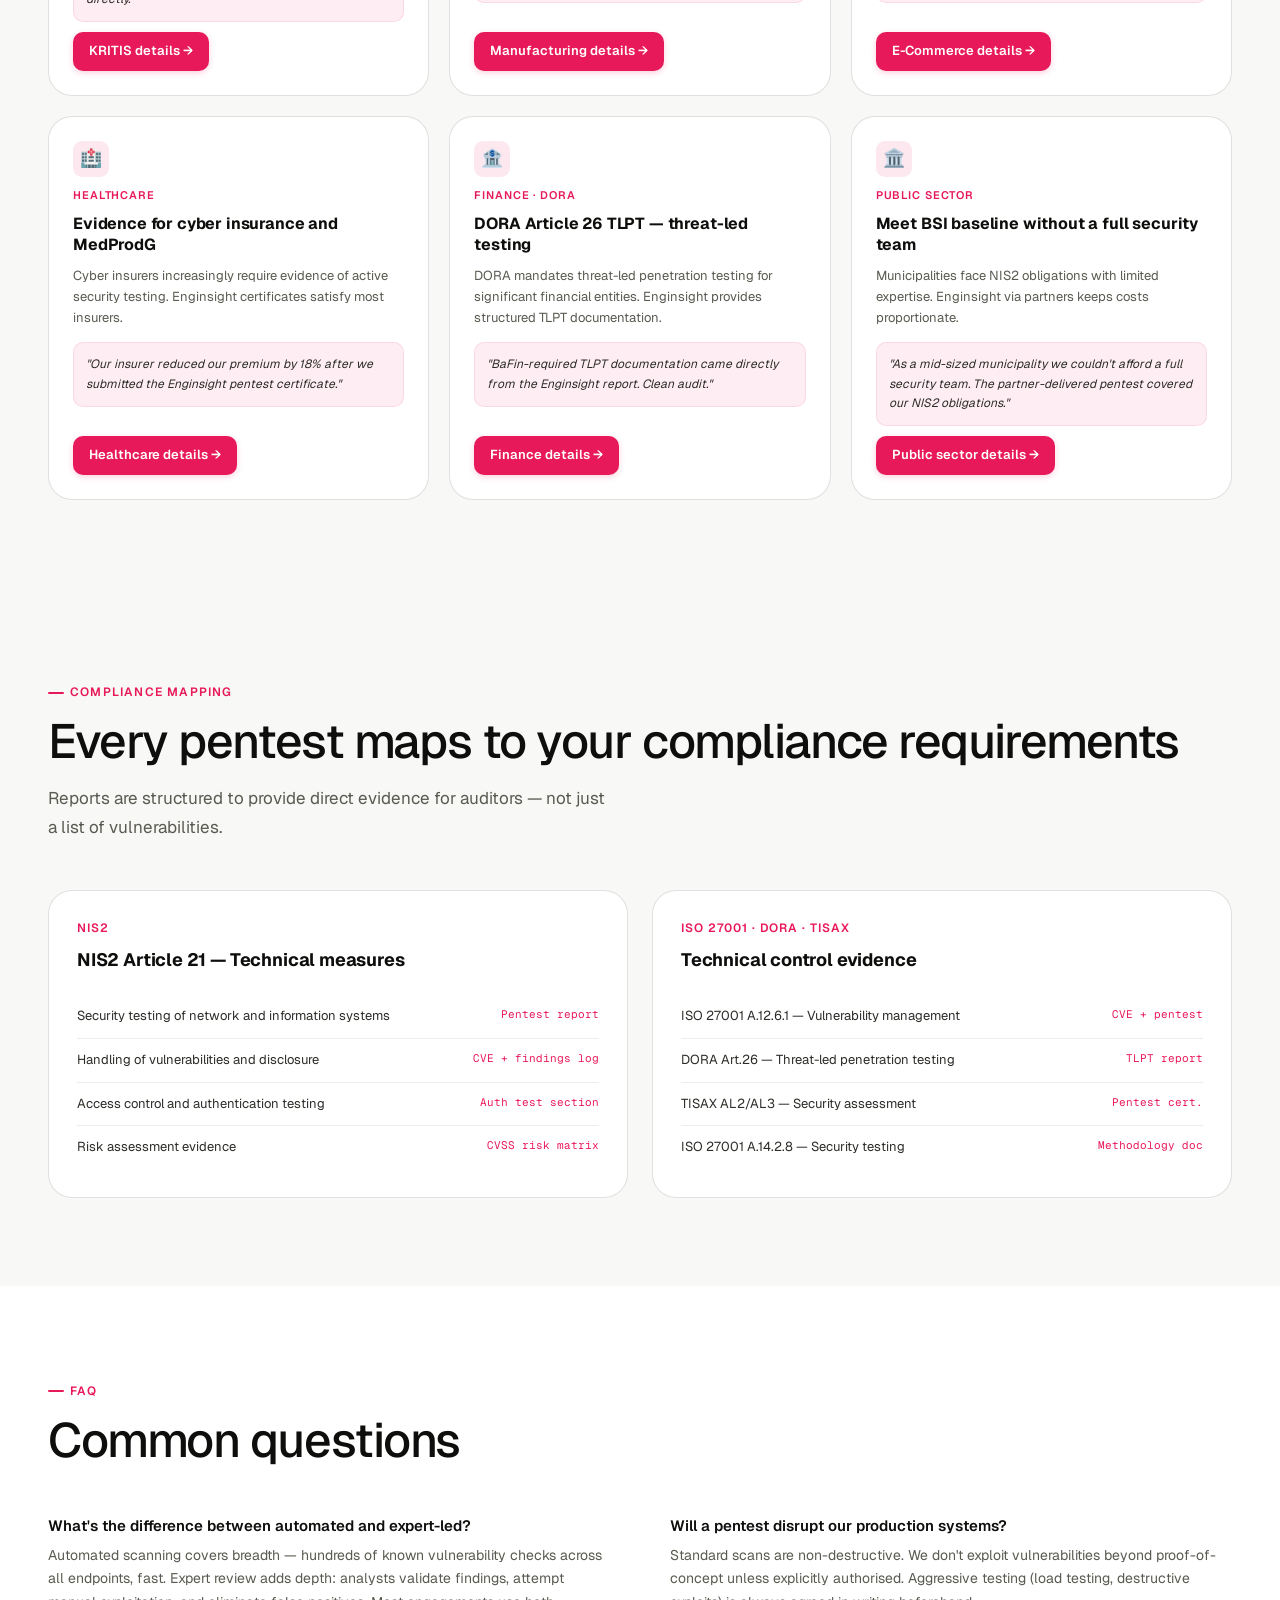
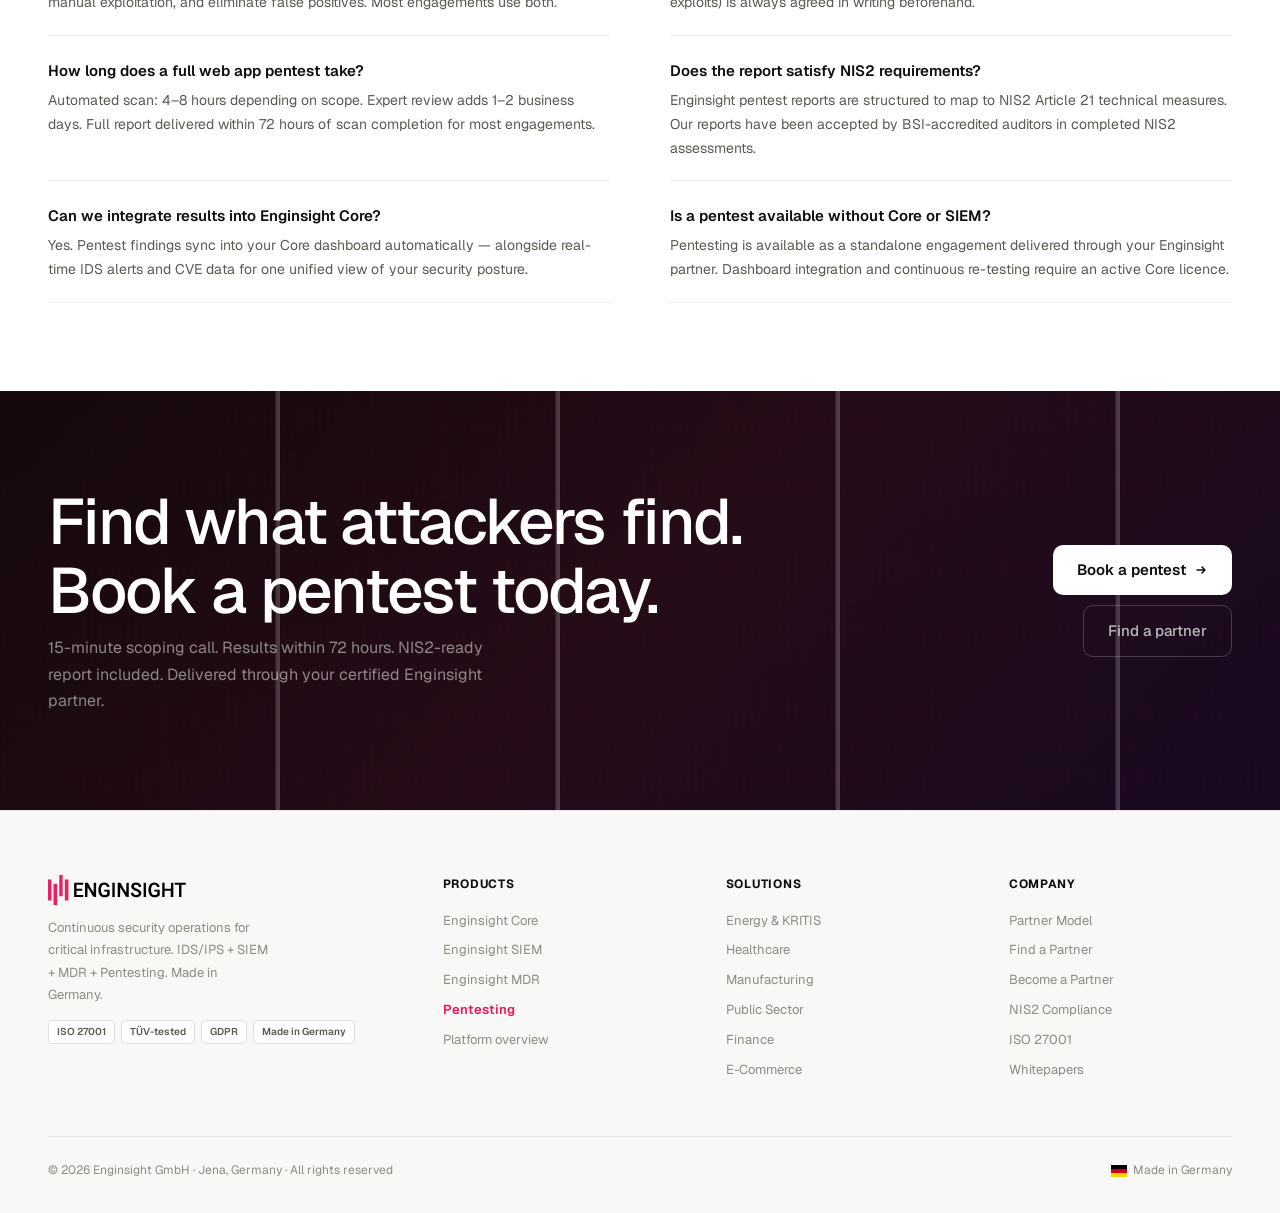
==== commit e91e1c15: "Add Enginsight Core page" ====
--- a/pages/pentesting.html
+++ b/pages/pentesting.html
@@ -27,7 +27,7 @@
       <button class="eng-nav-link active" data-dropdown="dd-products">
         Products <span class="eng-nav-chevron"><svg viewBox="0 0 10 6" fill="none"><path d="M1 1l4 4 4-4" stroke="currentColor" stroke-width="1.5" stroke-linecap="round" stroke-linejoin="round"/></svg></span>
         <div class="eng-dropdown wide" id="dd-products">
-          <a class="eng-dd-item" href="../index.html"><div class="eng-dd-icon pink"><svg viewBox="0 0 16 16" fill="none" stroke="#E8195A" stroke-width="1.4" stroke-linecap="round"><path d="M8 2L13 4.5V8C13 11.5 10.5 13.5 8 14.5c-2.5-1-5-3-5-6.5V4.5L8 2z"/></svg></div><div class="eng-dd-text"><span class="eng-dd-title">Core</span><span class="eng-dd-sub">Continuous threat detection</span></div></a>
+          <a class="eng-dd-item" href="../enginsight-core/"><div class="eng-dd-icon pink"><svg viewBox="0 0 16 16" fill="none" stroke="#E8195A" stroke-width="1.4" stroke-linecap="round"><path d="M8 2L13 4.5V8C13 11.5 10.5 13.5 8 14.5c-2.5-1-5-3-5-6.5V4.5L8 2z"/></svg></div><div class="eng-dd-text"><span class="eng-dd-title">Core</span><span class="eng-dd-sub">Continuous threat detection</span></div></a>
           <a class="eng-dd-item" href="../index.html"><div class="eng-dd-icon blue"><svg viewBox="0 0 16 16" fill="none" stroke="#5B4FE8" stroke-width="1.4" stroke-linecap="round"><path d="M2 5h12M2 8h12M2 11h8"/></svg></div><div class="eng-dd-text"><span class="eng-dd-title">SIEM</span><span class="eng-dd-sub">Event correlation & log retention</span></div></a>
           <a class="eng-dd-item" href="../index.html"><div class="eng-dd-icon green"><svg viewBox="0 0 16 16" fill="none" stroke="#1E7A3C" stroke-width="1.4" stroke-linecap="round"><circle cx="8" cy="6" r="3"/><path d="M3 14c0-2.8 2.2-5 5-5s5 2.2 5 5"/></svg></div><div class="eng-dd-text"><span class="eng-dd-title">MDR</span><span class="eng-dd-sub">24/7 SOC response</span></div></a>
           <hr class="eng-dd-divider">
@@ -549,7 +549,7 @@
         <p class="footer-desc">Continuous security operations for critical infrastructure. IDS/IPS + SIEM + MDR + Pentesting. Made in Germany.</p>
         <div class="footer-badge-row"><span class="footer-badge">ISO 27001</span><span class="footer-badge">TÜV-tested</span><span class="footer-badge">GDPR</span><span class="footer-badge">Made in Germany</span></div>
       </div>
-      <div><div class="footer-col-title">Products</div><div class="footer-links"><a href="../index.html">Enginsight Core</a><a href="../index.html">Enginsight SIEM</a><a href="../index.html">Enginsight MDR</a><a href="#" class="active">Pentesting</a><a href="../index.html">Platform overview</a></div></div>
+      <div><div class="footer-col-title">Products</div><div class="footer-links"><a href="../enginsight-core/">Enginsight Core</a><a href="../index.html">Enginsight SIEM</a><a href="../index.html">Enginsight MDR</a><a href="#" class="active">Pentesting</a><a href="../index.html">Platform overview</a></div></div>
       <div><div class="footer-col-title">Solutions</div><div class="footer-links"><a href="#">Energy & KRITIS</a><a href="#">Healthcare</a><a href="#">Manufacturing</a><a href="#">Public Sector</a><a href="#">Finance</a><a href="#">E-Commerce</a></div></div>
       <div><div class="footer-col-title">Company</div><div class="footer-links"><a href="#">Partner Model</a><a href="#">Find a Partner</a><a href="#">Become a Partner</a><a href="#">NIS2 Compliance</a><a href="#">ISO 27001</a><a href="#">Whitepapers</a></div></div>
     </div>
--- a/assets/css/site.css
+++ b/assets/css/site.css
@@ -88,7 +88,7 @@
 
 .section-h2 {
   font-family: var(--font-display);
-  font-size: 56px;
+  font-size: 48px;
   font-weight: 500;
   line-height: 1.08;
   letter-spacing: -0.03em;
@@ -204,7 +204,6 @@
   background: rgba(255, 255, 255, 0.94);
   backdrop-filter: blur(16px);
   -webkit-backdrop-filter: blur(16px);
-  border-bottom: 1px solid var(--border);
 }
 
 .eng-nav-inner {
@@ -267,18 +266,7 @@
 
 .eng-nav-link.active {
   color: var(--black);
-  font-weight: 600;
-}
-
-.eng-nav-link.active::after {
-  content: "";
-  position: absolute;
-  bottom: -1px;
-  left: 13px;
-  right: 13px;
-  height: 2px;
-  background: var(--pink);
-  border-radius: 1px;
+  font-weight: 500;
 }
 
 .eng-nav-chevron {
